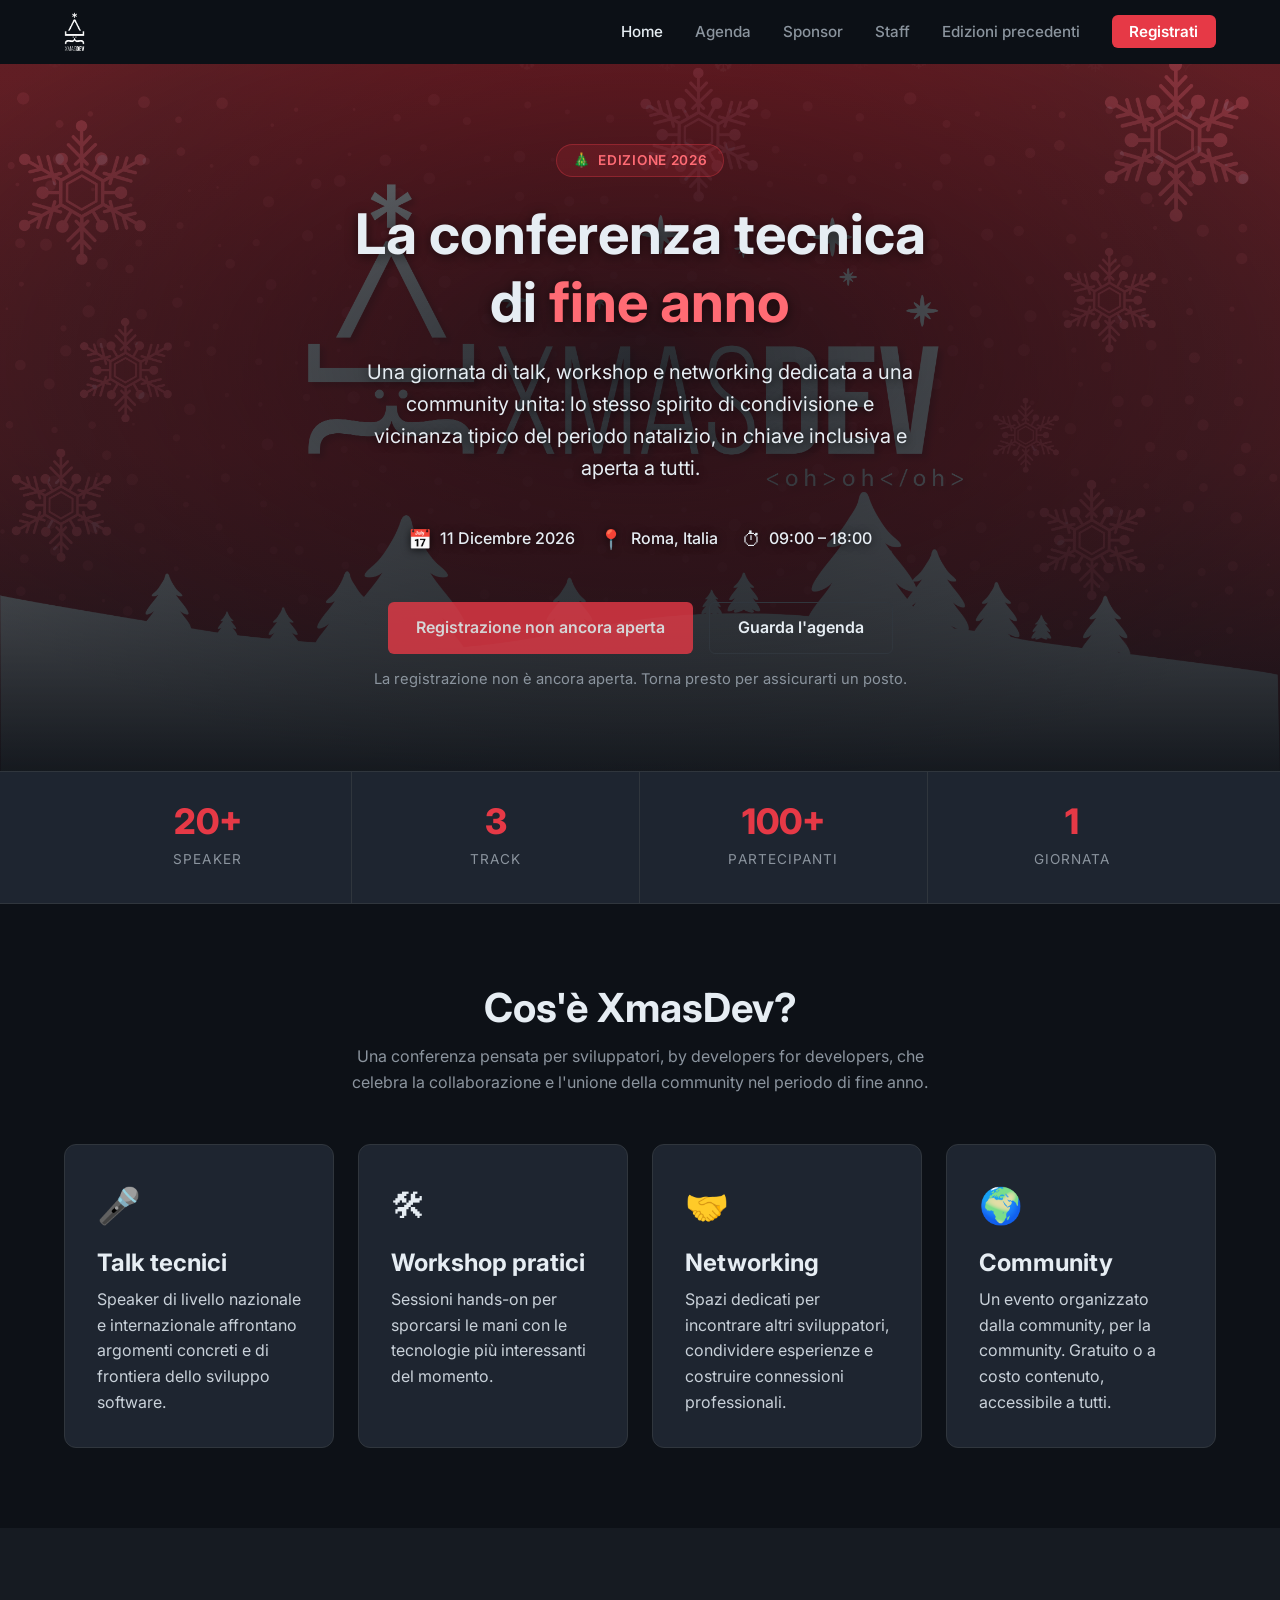
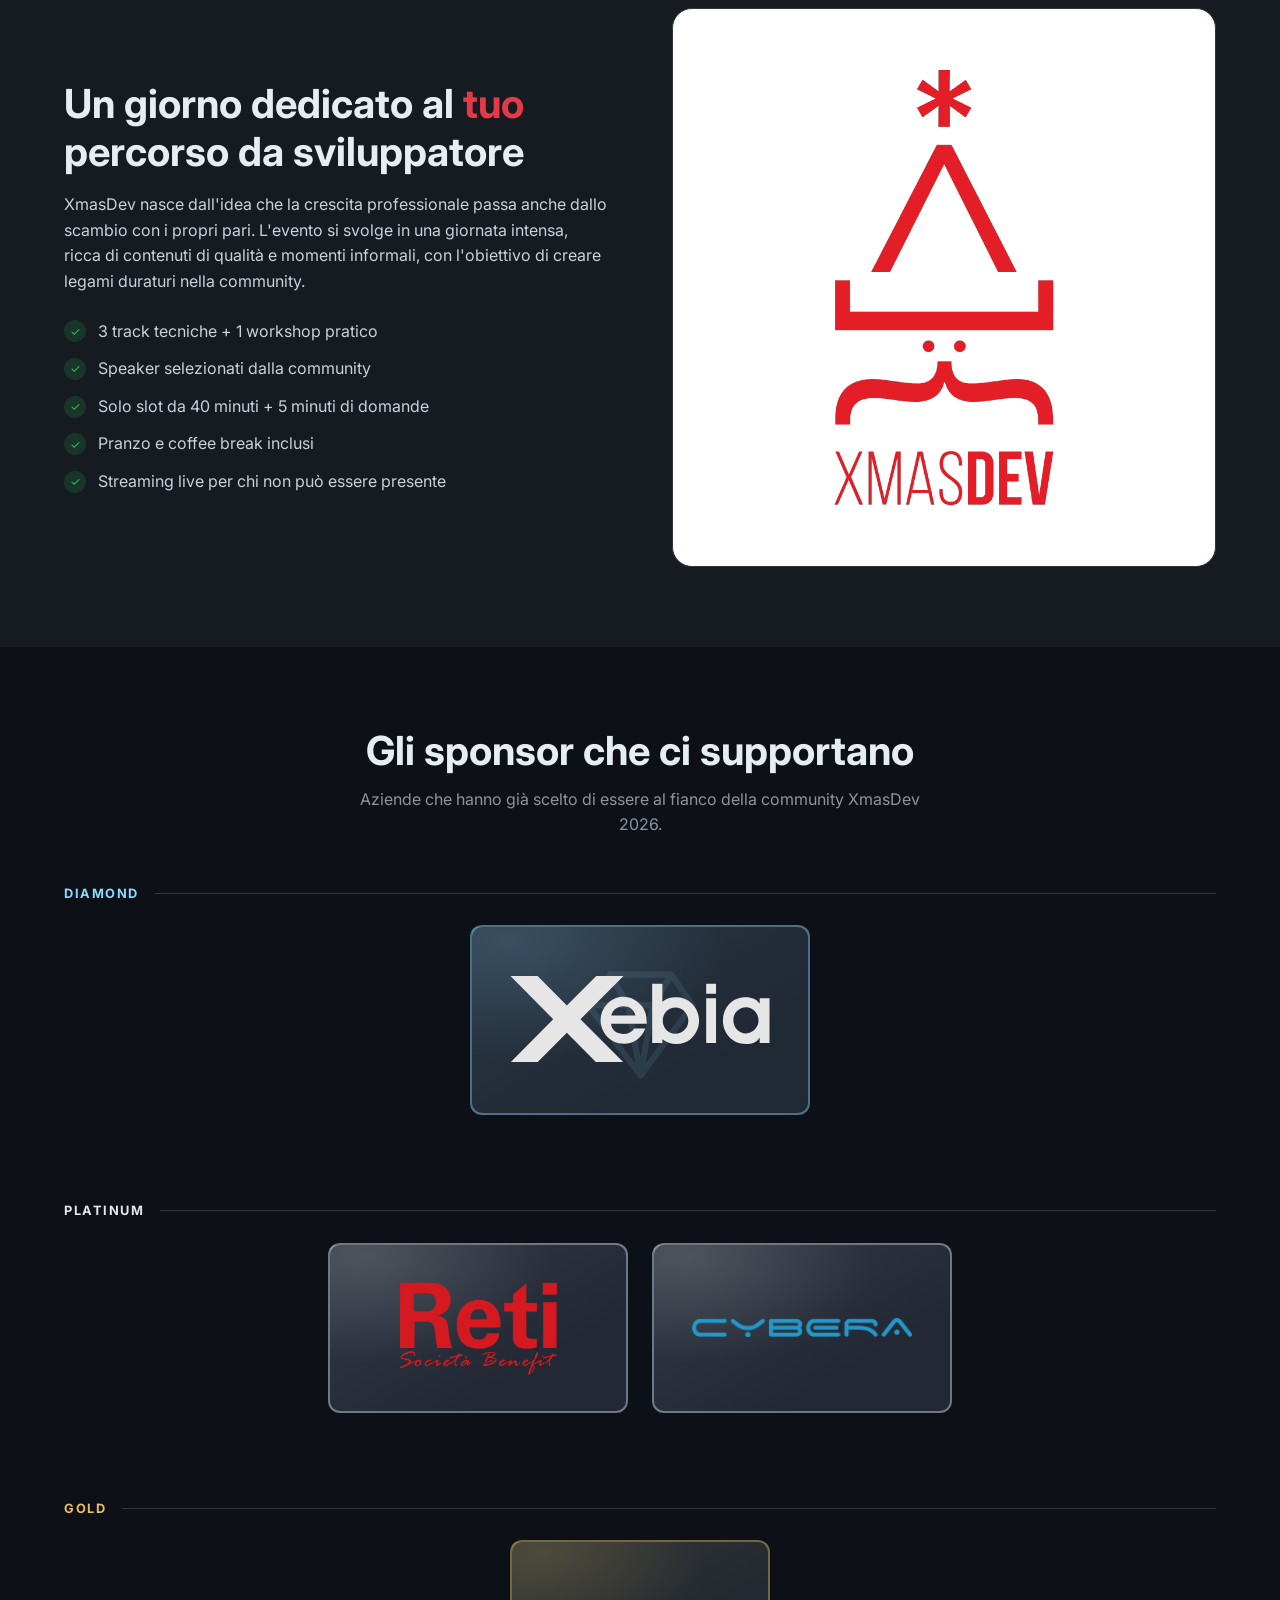
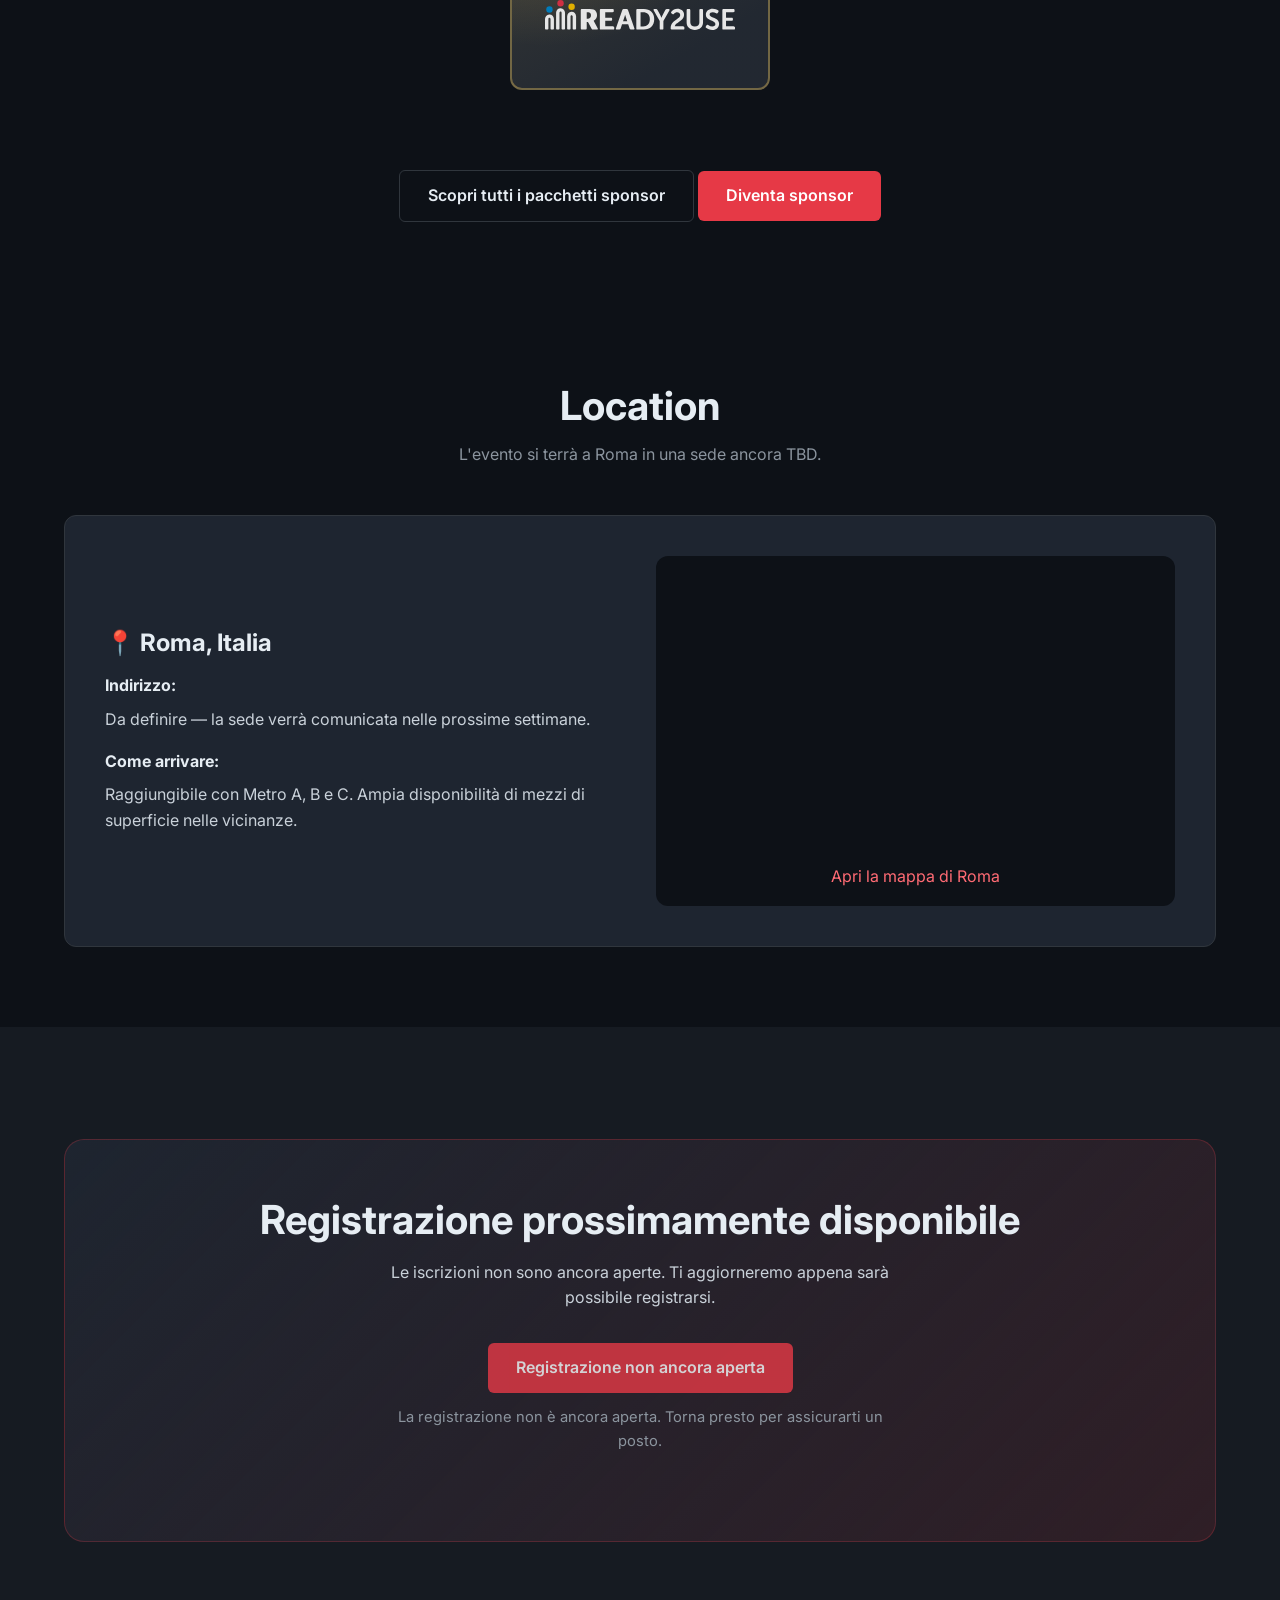
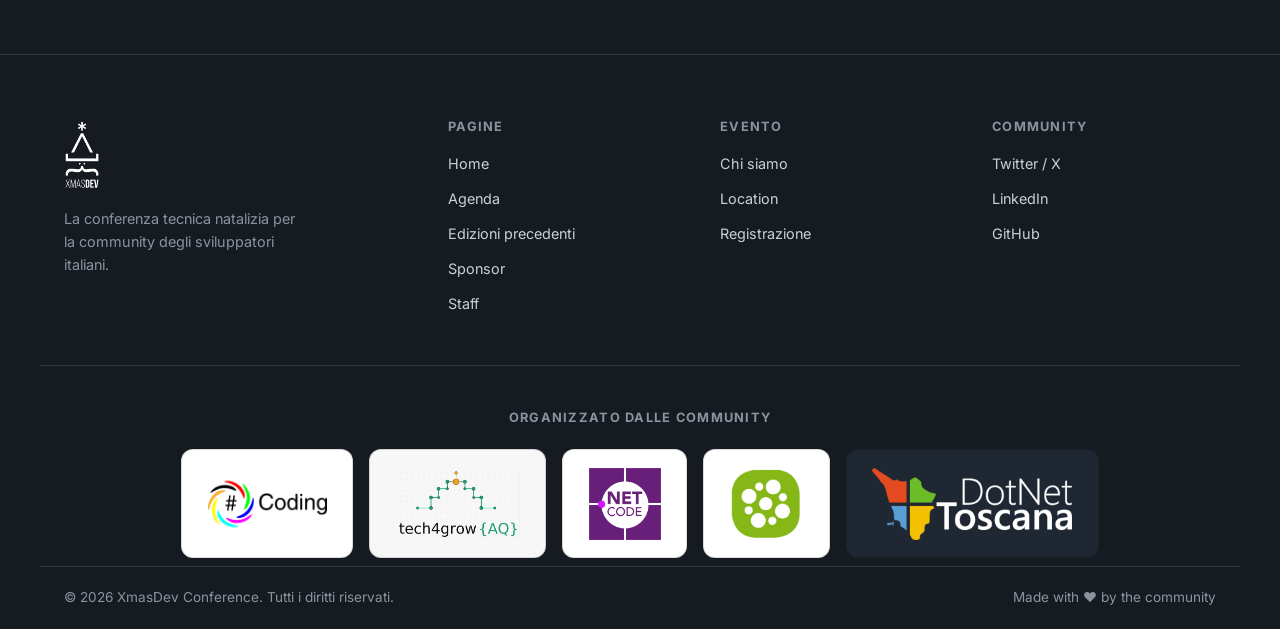
==== index.html @ 65a09128 "feat: implement accessibility improvements and add community logos for 2026 edition" ====
<!DOCTYPE html>
<html lang="it">
<head>
  <meta charset="UTF-8" />
  <meta name="viewport" content="width=device-width, initial-scale=1.0" />
  <meta name="description" content="XmasDev 2026 — la conferenza tecnica di fine anno a Roma: 3 track, workshop e community." />
  <meta property="og:title" content="XmasDev Conference" />
  <meta property="og:description" content="XmasDev 2026 a Roma: 3 track + workshop, 100+ partecipanti e spirito community." />
  <meta property="og:type" content="website" />
  <meta property="og:url" content="https://xmasdev.net" />
  <title>XmasDev — Home</title>
  <link rel="preconnect" href="https://fonts.googleapis.com" />
  <link rel="preconnect" href="https://fonts.gstatic.com" crossorigin />
  <link href="https://fonts.googleapis.com/css2?family=Inter:wght@400;500;600;700;800&family=JetBrains+Mono:wght@400;500&display=swap" rel="stylesheet" />
  <link rel="stylesheet" href="css/style.css" />
  <link rel="icon" href="assets/favicon.ico" sizes="any" />
  <link rel="icon" type="image/png" href="assets/favicon.png" />
  <link rel="apple-touch-icon" href="assets/apple-touch-icon.png" />
</head>
<body>

  <a class="skip-link" href="#main-content">Salta al contenuto principale</a>

  <!-- ========== NAVBAR ========== -->
  <nav class="navbar" aria-label="Navigazione principale">
    <div class="navbar__inner">
      <a href="index.html" class="navbar__logo" aria-label="XmasDev home">
        <img src="assets/logo/logo-xmasdev_white.png" alt="XmasDev" class="navbar__logo-img" />
      </a>

      <ul class="navbar__links" id="navbar-links" role="list">
        <li><a href="index.html" aria-current="page">Home</a></li>
        <li><a href="agenda.html">Agenda</a></li>
        <li><a href="sponsors.html">Sponsor</a></li>
        <li><a href="staff.html">Staff</a></li>
        <li><a href="edizioni-precedenti.html">Edizioni precedenti</a></li>
        <li><a href="#tickets" class="navbar__cta">Registrati</a></li>
      </ul>

      <button class="navbar__hamburger" id="navbar-hamburger" aria-label="Apri o chiudi il menu di navigazione" aria-expanded="false" aria-controls="navbar-links">
        <span></span><span></span><span></span>
      </button>
    </div>
  </nav>

  <main id="main-content" tabindex="-1">

  <!-- ========== HERO ========== -->
  <header class="hero">
    <div class="snowflakes" aria-hidden="true"></div>
    <div class="container" style="position:relative;z-index:1;">
      <div class="hero__eyebrow">
        <span>🎄</span>
        <span>Edizione 2026</span>
      </div>

      <h1>La conferenza tecnica<br>di <span class="highlight">fine anno</span></h1>

      <p class="hero__subtitle">
        Una giornata di talk, workshop e networking dedicata a una community unita: lo stesso spirito di condivisione e vicinanza tipico del periodo natalizio, in chiave inclusiva e aperta a tutti.
      </p>

      <div class="hero__meta">
        <div class="hero__meta-item">
          <span class="icon" aria-hidden="true">📅</span>
          <span>11 Dicembre 2026</span>
        </div>
        <div class="hero__meta-item">
          <span class="icon" aria-hidden="true">📍</span>
          <span>Roma, Italia</span>
        </div>
        <div class="hero__meta-item">
          <span class="icon" aria-hidden="true">⏱</span>
          <span>09:00 – 18:00</span>
        </div>
      </div>

      <div class="hero__actions">
        <a
          id="register-hero-cta"
          href="#tickets"
          class="btn btn--primary"
          data-registration-cta="true"
          data-editions-index="data/editions.json"
          data-edition="2026"
          data-registration-message-target="registration-status-hero"
        >
          <span>Registrati ora</span>
          <span aria-hidden="true">→</span>
        </a>
        <a href="agenda.html" class="btn btn--outline">
          <span>Guarda l'agenda</span>
        </a>
      </div>
      <p id="registration-status-hero" class="registration-status" hidden aria-live="polite"></p>
    </div>
  </header>

  <!-- ========== STATS ========== -->
  <section class="stats" aria-label="Statistiche della conferenza">
    <div class="stats__grid container">
      <div class="stats__item">
        <span class="stats__number">20+</span>
        <span class="stats__label">Speaker</span>
      </div>
      <div class="stats__item">
        <span class="stats__number">3</span>
        <span class="stats__label">Track</span>
      </div>
      <div class="stats__item">
        <span class="stats__number">100+</span>
        <span class="stats__label">Partecipanti</span>
      </div>
      <div class="stats__item">
        <span class="stats__number">1</span>
        <span class="stats__label">Giornata</span>
      </div>
    </div>
  </section>

  <!-- ========== ABOUT ========== -->
  <section class="section" id="about">
    <div class="container">
      <div class="section__header">
        <h2>Cos'è XmasDev?</h2>
        <p>Una conferenza pensata per sviluppatori, by developers for developers, che celebra la collaborazione e l'unione della community nel periodo di fine anno.</p>
      </div>

      <div class="about-grid">
        <div class="about-card">
          <div class="about-card__icon" aria-hidden="true">🎤</div>
          <h3>Talk tecnici</h3>
          <p>Speaker di livello nazionale e internazionale affrontano argomenti concreti e di frontiera dello sviluppo software.</p>
        </div>

        <div class="about-card">
          <div class="about-card__icon" aria-hidden="true">🛠</div>
          <h3>Workshop pratici</h3>
          <p>Sessioni hands-on per sporcarsi le mani con le tecnologie più interessanti del momento.</p>
        </div>

        <div class="about-card">
          <div class="about-card__icon" aria-hidden="true">🤝</div>
          <h3>Networking</h3>
          <p>Spazi dedicati per incontrare altri sviluppatori, condividere esperienze e costruire connessioni professionali.</p>
        </div>

        <div class="about-card">
          <div class="about-card__icon" aria-hidden="true">🌍</div>
          <h3>Community</h3>
          <p>Un evento organizzato dalla community, per la community. Gratuito o a costo contenuto, accessibile a tutti.</p>
        </div>
      </div>
    </div>
  </section>

  <!-- ========== EVENT DETAILS ========== -->
  <section class="section section--alt" id="event">
    <div class="container">
      <div class="feature">
        <div class="feature__content">
          <h2>Un giorno dedicato al <span style="color:var(--color-primary)">tuo</span> percorso da sviluppatore</h2>
          <p>XmasDev nasce dall'idea che la crescita professionale passa anche dallo scambio con i propri pari. L'evento si svolge in una giornata intensa, ricca di contenuti di qualità e momenti informali, con l'obiettivo di creare legami duraturi nella community.</p>
          <ul class="feature__list">
            <li>3 track tecniche + 1 workshop pratico</li>
            <li>Speaker selezionati dalla community</li>
            <li>Solo slot da 40 minuti + 5 minuti di domande</li>
            <li>Pranzo e coffee break inclusi</li>
            <li>Streaming live per chi non può essere presente</li>
          </ul>
        </div>
        <div class="feature__visual" aria-hidden="true">
          <img src="assets/logo/logo-xmasdev.png" alt="" class="feature__visual-img" />
        </div>
      </div>
    </div>
  </section>

  <!-- ========== CURRENT SPONSORS ========== -->
  <section
    class="section"
    id="home-sponsors"
    data-editions-index="data/editions.json"
    data-edition="2026"
    hidden
  >
    <div class="container">
      <div class="section__header">
        <h2 id="home-sponsors-title">Gli sponsor che ci supportano</h2>
        <p id="home-sponsors-description">Aziende che hanno già scelto di essere al fianco della community XmasDev 2026.</p>
      </div>

      <div id="home-sponsors-container" aria-live="polite" aria-label="Sponsor attuali in home page"></div>

      <div class="text-center mt-3">
        <a id="home-sponsors-cta" href="sponsors.html" class="btn btn--outline">Scopri tutti i pacchetti sponsor</a>
        <a href="mailto:info@xmasdev.net?subject=Candidatura%20sponsor" class="btn btn--primary">Diventa sponsor</a>
      </div>
    </div>
  </section>

  <!-- ========== CFP ========== -->
  <section
    class="section"
    id="cfp"
    hidden
    data-cfp-config="data/editions.json"
    data-edition="2026"
  >
    <div class="container">
      <div class="cta-banner cfp-banner">
        <h2 id="cfp-title">Call for Papers aperta</h2>
        <p>
          Condividi la tua esperienza con la community: stiamo cercando talk che ispirino confronto,
          collaborazione e unione tra professionisti con background diversi.
        </p>
        <p class="cfp-banner__deadline"><strong>Chiusura CFP:</strong> <span id="cfp-deadline"></span></p>
        <a id="cfp-link" href="#" class="btn btn--primary" target="_blank" rel="noopener noreferrer">
          Invia la tua proposta →
        </a>
      </div>
    </div>
  </section>

  <!-- ========== LOCATION ========== -->
  <section class="section" id="location" data-editions-index="data/editions.json" data-edition="2026">
    <div class="container">
      <div class="section__header">
        <h2 id="location-title">Location</h2>
        <p id="location-description">L'evento si terrà a Roma in una sede ancora TBD.</p>
      </div>

      <div style="background:var(--color-surface);border:1px solid var(--color-border);border-radius:var(--radius-md);padding:2.5rem;display:grid;grid-template-columns:1fr 1fr;gap:2rem;align-items:center;" role="region" aria-label="Dettagli location">
        <div>
          <h3 id="location-city" style="margin-bottom:1rem;">📍 Roma, Italia</h3>
          <p style="margin-bottom:0.5rem;"><strong id="location-address-label" style="color:var(--color-text);">Indirizzo:</strong></p>
          <p id="location-address" style="margin-bottom:1rem;">Da definire — la sede verrà comunicata nelle prossime settimane.</p>
          <p style="margin-bottom:0.5rem;"><strong id="location-transport-label" style="color:var(--color-text);">Come arrivare:</strong></p>
          <p id="location-transport">Raggiungibile con Metro A, B e C. Ampia disponibilità di mezzi di superficie nelle vicinanze.</p>
        </div>
        <div id="location-map-container" style="background:var(--color-bg);border-radius:var(--radius-md);padding:1rem;min-height:280px;display:flex;align-items:center;justify-content:center;flex-direction:column;gap:0.75rem;">
          <iframe
            id="location-map-embed"
            title="Mappa location"
            loading="lazy"
            referrerpolicy="no-referrer-when-downgrade"
            style="width:100%;height:280px;border:0;border-radius:8px;display:none;"
          ></iframe>
          <div id="location-map-fallback" style="text-align:center;font-size:4rem;line-height:1;">🗺</div>
          <a id="location-map-link" href="#" target="_blank" rel="noopener noreferrer" style="display:none;">Apri la mappa</a>
        </div>
      </div>
    </div>
  </section>

  <!-- ========== CTA / TICKETS ========== -->
  <section class="section section--alt" id="tickets">
    <div class="container">
      <div class="cta-banner">
        <h2 id="tickets-title">Prenota il tuo posto 🎁</h2>
        <p id="tickets-description">I posti sono limitati. Registrati ora per assicurarti un posto alla conferenza più cool dell'anno!</p>
        <a
          id="register-tickets-cta"
          href="#"
          class="btn btn--primary"
          aria-label="Registrati a XmasDev 2026"
          data-registration-cta="true"
          data-editions-index="data/editions.json"
          data-edition="2026"
          data-registration-message-target="registration-status-tickets"
        >
          Registrati gratuitamente →
        </a>
        <p id="registration-status-tickets" class="registration-status" hidden aria-live="polite"></p>
      </div>
    </div>
  </section>

  </main>

  <!-- ========== FOOTER ========== -->
  <footer class="footer" role="contentinfo">
    <div class="footer__inner">
      <div class="footer__brand">
        <a href="index.html" class="navbar__logo" aria-label="XmasDev home">
          <img src="assets/logo/logo-xmasdev_white.png" alt="XmasDev" class="navbar__logo-img" />
        </a>
        <p>La conferenza tecnica natalizia per la community degli sviluppatori italiani.</p>
      </div>

      <div class="footer__col">
        <h4>Pagine</h4>
        <ul>
          <li><a href="index.html">Home</a></li>
          <li><a href="agenda.html">Agenda</a></li>
          <li><a href="edizioni-precedenti.html">Edizioni precedenti</a></li>
          <li><a href="sponsors.html">Sponsor</a></li>
          <li><a href="staff.html">Staff</a></li>
        </ul>
      </div>

      <div class="footer__col">
        <h4>Evento</h4>
        <ul>
          <li><a href="#about">Chi siamo</a></li>
          <li><a href="#location">Location</a></li>
          <li><a href="#tickets">Registrazione</a></li>
        </ul>
      </div>

      <div class="footer__col">
        <h4>Community</h4>
        <ul>
          <li><a href="https://twitter.com/xmasdevconf" target="_blank" rel="noopener noreferrer">Twitter / X</a></li>
          <li><a href="https://linkedin.com/company/xmasdev" target="_blank" rel="noopener noreferrer">LinkedIn</a></li>
          <li><a href="https://github.com/xmasdev-conf" target="_blank" rel="noopener noreferrer">GitHub</a></li>
        </ul>
      </div>
    </div>

    <div class="footer__bottom">
      <p>© 2026 XmasDev Conference. Tutti i diritti riservati.</p>
      <p>Made with ❤️ by the community</p>
    </div>
  </footer>

  <script src="js/main.js"></script>
</body>
</html>
---- css/style.css ----
/* ============================================================
   XmasDev Conference — Main Stylesheet
   ============================================================ */

/* ---- CSS Custom Properties --------------------------------- */
:root {
  --color-bg: #0d1117;
  --color-bg-alt: #161b22;
  --color-surface: #1e2530;
  --color-surface-hover: #252d3a;
  --color-border: #30363d;

  --color-primary: #e63946;
  --color-primary-light: #ff6b74;
  --color-secondary: #2dc653;
  --color-accent: #f4d03f;

  --color-text: #e6edf3;
  --color-text-muted: #8b949e;
  --color-text-light: #c9d1d9;

  --font-sans: 'Inter', system-ui, -apple-system, sans-serif;
  --font-mono: 'JetBrains Mono', 'Fira Code', monospace;

  --radius-sm: 6px;
  --radius-md: 12px;
  --radius-lg: 20px;

  --shadow-sm: 0 1px 3px rgba(0, 0, 0, 0.4);
  --shadow-md: 0 4px 16px rgba(0, 0, 0, 0.5);
  --shadow-lg: 0 8px 32px rgba(0, 0, 0, 0.6);

  --transition: 0.2s ease;
  --max-width: 1200px;
}

/* ---- Reset & Base ------------------------------------------ */
*, *::before, *::after {
  box-sizing: border-box;
  margin: 0;
  padding: 0;
}

html {
  scroll-behavior: smooth;
}

body {
  font-family: var(--font-sans);
  background-color: var(--color-bg);
  color: var(--color-text);
  line-height: 1.6;
  min-height: 100vh;
  display: flex;
  flex-direction: column;
}

img {
  max-width: 100%;
  height: auto;
  display: block;
}

a {
  color: var(--color-primary-light);
  text-decoration: none;
  transition: color var(--transition);
}

a:hover {
  color: var(--color-primary);
}

ul {
  list-style: none;
}

/* ---- Accessibility ----------------------------------------- */
/* Skip link: visibile solo quando riceve il focus da tastiera */
.skip-link {
  position: absolute;
  top: -200px;
  left: 1rem;
  z-index: 2000;
  background: var(--color-primary);
  color: #fff;
  padding: 0.75rem 1.25rem;
  border-radius: var(--radius-sm);
  font-weight: 600;
  box-shadow: var(--shadow-md);
  transition: top var(--transition);
}

.skip-link:focus {
  top: 1rem;
}

/* Focus visibile per la navigazione da tastiera */
a:focus-visible,
button:focus-visible,
input:focus-visible,
select:focus-visible,
textarea:focus-visible,
iframe:focus-visible,
[tabindex]:focus-visible {
  outline: 3px solid var(--color-accent);
  outline-offset: 2px;
  border-radius: 2px;
}

/* Il contenitore principale non mostra outline quando raggiunto dallo skip link */
#main-content:focus {
  outline: none;
}

/* Rispetta la preferenza di movimento ridotto */
@media (prefers-reduced-motion: reduce) {
  html {
    scroll-behavior: auto;
  }

  *,
  *::before,
  *::after {
    animation-duration: 0.01ms !important;
    animation-iteration-count: 1 !important;
    transition-duration: 0.01ms !important;
  }
}

/* ---- Typography -------------------------------------------- */
h1, h2, h3, h4 {
  line-height: 1.2;
  font-weight: 700;
}

h1 { font-size: clamp(2rem, 5vw, 3.5rem); }
h2 { font-size: clamp(1.5rem, 3.5vw, 2.5rem); }
h3 { font-size: clamp(1.1rem, 2.5vw, 1.5rem); }
h4 { font-size: 1.1rem; }

p {
  color: var(--color-text-light);
}

/* ---- Layout helpers --------------------------------------- */
.container {
  max-width: var(--max-width);
  margin: 0 auto;
  padding: 0 1.5rem;
}

.section {
  padding: 5rem 0;
}

.section--alt {
  background-color: var(--color-bg-alt);
}

.section__header {
  text-align: center;
  margin-bottom: 3rem;
}

.section__header h2 {
  margin-bottom: 0.75rem;
}

.section__header p {
  max-width: 600px;
  margin: 0 auto;
  color: var(--color-text-muted);
}

/* ---- Navigation ------------------------------------------- */
.navbar {
  position: sticky;
  top: 0;
  z-index: 100;
  background: rgba(13, 17, 23, 0.9);
  backdrop-filter: blur(12px);
}

.navbar__inner {
  display: flex;
  align-items: center;
  justify-content: space-between;
  height: 64px;
  max-width: var(--max-width);
  margin: 0 auto;
  padding: 0 1.5rem;
}

.navbar__logo {
  display: flex;
  align-items: center;
  gap: 0.5rem;
  font-weight: 800;
  font-size: 1.3rem;
  color: var(--color-text);
  text-decoration: none;
}

.navbar__logo .logo-icon {
  font-size: 1.6rem;
}

.navbar__logo .logo-accent {
  color: var(--color-primary);
}

.navbar__logo-img {
  height: 42px;
  width: auto;
  display: block;
}

.navbar__links {
  display: flex;
  align-items: center;
  gap: 2rem;
}

.navbar__links a {
  color: var(--color-text-muted);
  font-weight: 500;
  font-size: 0.95rem;
  transition: color var(--transition);
}

.navbar__links a:hover,
.navbar__links a.active {
  color: var(--color-text);
}

.navbar__cta {
  background: var(--color-primary);
  color: #fff !important;
  padding: 0.45rem 1.1rem;
  border-radius: var(--radius-sm);
  font-weight: 600 !important;
}

.navbar__cta:hover {
  background: var(--color-primary-light);
  color: #fff !important;
}

/* Hamburger */
.navbar__hamburger {
  display: none;
  flex-direction: column;
  gap: 5px;
  cursor: pointer;
  background: none;
  border: none;
  padding: 4px;
}

.navbar__hamburger span {
  display: block;
  width: 24px;
  height: 2px;
  background: var(--color-text);
  border-radius: 2px;
  transition: var(--transition);
}

/* ---- Hero -------------------------------------------------- */
.hero {
  position: relative;
  overflow: hidden;
  padding: 5rem 0 5rem;
  text-align: center;
  background-image: url('../assets/xmasdev-hero.png');
  background-size: cover;
  background-position: center 35%;
  background-repeat: no-repeat;
}

.hero::before {
  content: '';
  position: absolute;
  inset: 0;
  background:
    radial-gradient(ellipse 65% 60% at 50% 42%,
              rgba(13, 17, 23, 0.82) 0%,
              rgba(13, 17, 23, 0.35) 100%),
    linear-gradient(180deg,
              rgba(13, 17, 23, 0.2) 0%,
              rgba(13, 17, 23, 0.45) 55%,
              rgba(13, 17, 23, 0.95) 100%);
  pointer-events: none;
}

.hero__eyebrow {
  display: inline-flex;
  align-items: center;
  gap: 0.5rem;
  background: rgba(230, 57, 70, 0.15);
  border: 1px solid rgba(230, 57, 70, 0.35);
  color: var(--color-primary-light);
  padding: 0.3rem 1rem;
  border-radius: 999px;
  font-size: 0.85rem;
  font-weight: 600;
  letter-spacing: 0.05em;
  text-transform: uppercase;
  margin-bottom: 1.5rem;
}

.hero h1 {
  margin-bottom: 1.25rem;
  text-shadow: 0 2px 12px rgba(0, 0, 0, 0.6);
}

.hero h1 .highlight {
  color: var(--color-primary-light);
}

.hero__subtitle {
  font-size: clamp(1rem, 2vw, 1.25rem);
  color: var(--color-text);
  max-width: 560px;
  margin: 0 auto 2.5rem;
  text-shadow: 0 1px 8px rgba(0, 0, 0, 0.7);
}

.hero__meta {
  display: flex;
  flex-wrap: wrap;
  justify-content: center;
  gap: 1.5rem;
  margin-bottom: 3rem;
}

.hero__meta-item {
  display: flex;
  align-items: center;
  gap: 0.5rem;
  color: var(--color-text);
  font-weight: 500;
  text-shadow: 0 1px 8px rgba(0, 0, 0, 0.7);
}

.hero__meta-item .icon {
  font-size: 1.2rem;
}

.hero__actions {
  display: flex;
  flex-wrap: wrap;
  justify-content: center;
  gap: 1rem;
}

/* ---- Buttons ----------------------------------------------- */
.btn {
  display: inline-flex;
  align-items: center;
  gap: 0.5rem;
  padding: 0.75rem 1.75rem;
  border-radius: var(--radius-sm);
  font-weight: 600;
  font-size: 1rem;
  cursor: pointer;
  transition: all var(--transition);
  border: none;
  text-decoration: none;
}

.btn--primary {
  background: var(--color-primary);
  color: #fff;
}

.btn--primary:hover {
  background: var(--color-primary-light);
  color: #fff;
  transform: translateY(-1px);
  box-shadow: 0 4px 16px rgba(230, 57, 70, 0.4);
}

.btn--outline {
  background: transparent;
  color: var(--color-text);
  border: 1px solid var(--color-border);
}

.btn--outline:hover {
  background: var(--color-surface);
  color: var(--color-text);
  border-color: var(--color-text-muted);
}

.btn[aria-disabled='true'] {
  opacity: 0.8;
}

.btn.btn--disabled,
.btn[aria-disabled='true'] {
  pointer-events: none;
  cursor: not-allowed;
}

.registration-status {
  margin-top: 0.85rem;
  color: var(--color-text-muted);
  font-size: 0.92rem;
}

/* ---- Stats bar --------------------------------------------- */
.stats {
  background: var(--color-surface);
  border-top: 1px solid var(--color-border);
  border-bottom: 1px solid var(--color-border);
}

.stats__grid {
  display: grid;
  grid-template-columns: repeat(auto-fit, minmax(140px, 1fr));
  text-align: center;
}

.stats__item {
  padding: 2rem 1rem;
  border-right: 1px solid var(--color-border);
}

.stats__item:last-child {
  border-right: none;
}

.stats__number {
  display: block;
  font-size: 2.2rem;
  font-weight: 800;
  color: var(--color-primary);
  line-height: 1;
  margin-bottom: 0.4rem;
}

.stats__label {
  font-size: 0.85rem;
  color: var(--color-text-muted);
  text-transform: uppercase;
  letter-spacing: 0.08em;
}

/* ---- About cards ------------------------------------------- */
.about-grid {
  display: grid;
  grid-template-columns: repeat(auto-fit, minmax(260px, 1fr));
  gap: 1.5rem;
}

.about-card {
  background: var(--color-surface);
  border: 1px solid var(--color-border);
  border-radius: var(--radius-md);
  padding: 2rem;
  transition: border-color var(--transition), transform var(--transition);
}

.about-card:hover {
  border-color: var(--color-primary);
  transform: translateY(-3px);
}

.about-card__icon {
  font-size: 2.2rem;
  margin-bottom: 1rem;
}

.about-card h3 {
  margin-bottom: 0.6rem;
}

/* ---- Feature section --------------------------------------- */
.feature {
  display: grid;
  grid-template-columns: 1fr 1fr;
  gap: 4rem;
  align-items: center;
}

.feature--reverse {
  direction: rtl;
}

.feature--reverse > * {
  direction: ltr;
}

.feature__content h2 {
  margin-bottom: 1rem;
}

.feature__content p {
  margin-bottom: 1.5rem;
}

.feature__list {
  display: flex;
  flex-direction: column;
  gap: 0.75rem;
}

.feature__list li {
  display: flex;
  align-items: center;
  gap: 0.75rem;
  color: var(--color-text-light);
}

.feature__list li::before {
  content: '✓';
  display: inline-flex;
  align-items: center;
  justify-content: center;
  width: 22px;
  height: 22px;
  background: rgba(45, 198, 83, 0.15);
  color: var(--color-secondary);
  border-radius: 50%;
  font-size: 0.75rem;
  flex-shrink: 0;
}

.feature__visual {
  background: #fff;
  border: 1px solid var(--color-border);
  border-radius: var(--radius-lg);
  padding: 2.5rem;
  text-align: center;
  display: flex;
  align-items: center;
  justify-content: center;
}

.feature__visual-img {
  width: 100%;
  max-width: 240px;
  height: auto;
}

/* ---- CTA banner -------------------------------------------- */
.cta-banner {
  background: linear-gradient(135deg, var(--color-surface) 0%, rgba(230, 57, 70, 0.12) 100%);
  border: 1px solid rgba(230, 57, 70, 0.25);
  border-radius: var(--radius-lg);
  padding: 3.5rem 2rem;
  text-align: center;
  margin: 2rem 0;
}

.cta-banner h2 {
  margin-bottom: 1rem;
}

.cta-banner p {
  margin-bottom: 2rem;
  max-width: 500px;
  margin-left: auto;
  margin-right: auto;
}

.cfp-banner__deadline {
  color: var(--color-text);
  margin-bottom: 1.5rem;
}

/* ---- Page hero (inner pages) ------------------------------- */
.page-hero {
  position: relative;
  overflow: hidden;
  background-image: url('../assets/xmasdev-hero.png');
  background-size: cover;
  background-position: center 40%;
  background-repeat: no-repeat;
  padding: 5rem 0 3.5rem;
  text-align: center;
}

.page-hero::before {
  content: '';
  position: absolute;
  inset: 0;
  background:
    radial-gradient(ellipse 70% 85% at 50% 45%,
              rgba(13, 17, 23, 0.78) 0%,
              rgba(13, 17, 23, 0.4) 100%),
    linear-gradient(180deg,
              rgba(13, 17, 23, 0.25) 0%,
              rgba(13, 17, 23, 0.55) 60%,
              rgba(13, 17, 23, 0.95) 100%);
  pointer-events: none;
}

.page-hero > .container {
  position: relative;
  z-index: 1;
}

.page-hero h1 {
  margin-bottom: 0.75rem;
  text-shadow: 0 2px 12px rgba(0, 0, 0, 0.6);
}

.page-hero p {
  color: var(--color-text);
  max-width: 550px;
  margin: 0 auto;
  text-shadow: 0 1px 8px rgba(0, 0, 0, 0.7);
}

/* ---- Agenda ----------------------------------------------- */
.agenda-filter {
  display: flex;
  flex-wrap: wrap;
  gap: 0.75rem;
  justify-content: center;
  margin-bottom: 2.5rem;
}

.filter-btn {
  padding: 0.4rem 1.1rem;
  border-radius: 999px;
  border: 1px solid var(--color-border);
  background: transparent;
  color: var(--color-text-muted);
  font-size: 0.9rem;
  cursor: pointer;
  transition: all var(--transition);
  font-family: var(--font-sans);
}

.filter-btn:hover,
.filter-btn.active {
  background: var(--color-primary);
  border-color: var(--color-primary);
  color: #fff;
}

.agenda-grid {
  display: flex;
  flex-direction: column;
  gap: 1rem;
}

.timeslot {
  display: grid;
  grid-template-columns: 90px 1fr;
  gap: 1rem;
  align-items: start;
}

.timeslot__time {
  padding-top: 1.2rem;
  font-family: var(--font-mono);
  font-size: 0.85rem;
  color: var(--color-text-muted);
  text-align: right;
  white-space: nowrap;
}

.timeslot__sessions {
  display: flex;
  flex-direction: column;
  gap: 0.75rem;
}

.session-card {
  background: var(--color-surface);
  border: 1px solid var(--color-border);
  border-left: 3px solid var(--color-primary);
  border-radius: var(--radius-md);
  padding: 1.25rem 1.5rem;
  transition: border-color var(--transition), box-shadow var(--transition);
}

.session-card:hover {
  border-color: var(--color-primary);
  box-shadow: var(--shadow-md);
}

.session-card--break {
  border-left-color: var(--color-text-muted);
  background: rgba(139, 148, 158, 0.05);
}

.session-card__track {
  display: inline-block;
  font-size: 0.75rem;
  font-weight: 600;
  text-transform: uppercase;
  letter-spacing: 0.08em;
  padding: 0.15rem 0.6rem;
  border-radius: 4px;
  margin-bottom: 0.5rem;
}

.session-card__title {
  font-size: 1rem;
  font-weight: 600;
  color: var(--color-text);
  margin-bottom: 0.5rem;
}

.session-card__speakers {
  display: flex;
  flex-wrap: wrap;
  gap: 0.75rem;
  margin-top: 0.75rem;
}

.session-card__speaker {
  display: flex;
  align-items: center;
  gap: 0.5rem;
  font-size: 0.85rem;
  color: var(--color-text-muted);
}

.session-card__speaker img {
  width: 28px;
  height: 28px;
  border-radius: 50%;
  object-fit: cover;
}

.session-card__description {
  margin-top: 0.5rem;
  font-size: 0.9rem;
  color: var(--color-text-muted);
  display: -webkit-box;
  -webkit-line-clamp: 2;
  -webkit-box-orient: vertical;
  overflow: hidden;
}

.agenda-tabs {
  display: flex;
  gap: 0;
  border-bottom: 1px solid var(--color-border);
  margin-bottom: 2rem;
  overflow-x: auto;
  scrollbar-width: none;
}

.agenda-tabs::-webkit-scrollbar { display: none; }

.agenda-tab {
  padding: 0.75rem 1.5rem;
  font-weight: 500;
  color: var(--color-text-muted);
  cursor: pointer;
  border-bottom: 2px solid transparent;
  white-space: nowrap;
  transition: all var(--transition);
  background: none;
  border-top: none;
  border-left: none;
  border-right: none;
  font-family: var(--font-sans);
  font-size: 0.95rem;
}

.agenda-tab:hover,
.agenda-tab.active {
  color: var(--color-text);
  border-bottom-color: var(--color-primary);
}

.agenda-tracks-header {
  margin-bottom: 0;
}

.agenda-tracks-header__cell {
  background: rgba(56, 139, 253, 0.08);
  border: 1px solid var(--color-border);
  border-radius: var(--radius-sm);
  padding: 0.65rem 0.9rem;
  font-size: 0.82rem;
  font-weight: 600;
  color: var(--color-text-muted);
  text-align: center;
}

.timeslot__sessions--tracks {
  display: grid;
  grid-template-columns: repeat(var(--tracks-count, 2), minmax(0, 1fr));
  gap: 0.75rem;
  align-items: start;
}

.timeslot--tracks-header {
  margin-bottom: 0.1rem;
}

.timeslot__time--spacer {
  padding-top: 0;
}

.timeslot__track-col {
  display: flex;
  flex-direction: column;
  gap: 0.75rem;
}

.timeslot__track-col--full {
  grid-column: 1 / -1;
}

.timeslot__track-empty {
  min-height: 76px;
  border: 1px dashed var(--color-border);
  border-radius: var(--radius-md);
  color: var(--color-text-muted);
  display: flex;
  align-items: center;
  justify-content: center;
  font-size: 0.9rem;
}

/* Loading / error states */
.state-loading,
.state-error,
.state-empty {
  text-align: center;
  padding: 4rem 2rem;
  color: var(--color-text-muted);
}

.state-loading .spinner {
  width: 40px;
  height: 40px;
  border: 3px solid var(--color-border);
  border-top-color: var(--color-primary);
  border-radius: 50%;
  animation: spin 0.8s linear infinite;
  margin: 0 auto 1rem;
}

.state-error {
  color: var(--color-primary-light);
}

@keyframes spin {
  to { transform: rotate(360deg); }
}

/* ---- Staff ------------------------------------------------- */
.staff-grid {
  display: grid;
  grid-template-columns: repeat(auto-fill, minmax(260px, 1fr));
  gap: 1.5rem;
}

.staff-card {
  background: var(--color-surface);
  border: 1px solid var(--color-border);
  border-radius: var(--radius-md);
  padding: 2rem 1.5rem;
  text-align: center;
  transition: transform var(--transition), border-color var(--transition);
}

.staff-card:hover {
  transform: translateY(-4px);
  border-color: rgba(230, 57, 70, 0.4);
}

.staff-card__photo {
  width: 100px;
  height: 100px;
  border-radius: 50%;
  object-fit: cover;
  margin: 0 auto 1rem;
  border: 3px solid var(--color-border);
}

.staff-card__name {
  font-size: 1.1rem;
  font-weight: 700;
  margin-bottom: 0.25rem;
}

.staff-card__role {
  font-size: 0.85rem;
  color: var(--color-primary-light);
  font-weight: 500;
  margin-bottom: 0.75rem;
}

.staff-card__bio {
  font-size: 0.875rem;
  color: var(--color-text-muted);
  line-height: 1.5;
  margin-bottom: 1rem;
}

.staff-card__socials {
  display: flex;
  justify-content: center;
  gap: 0.75rem;
}

.staff-card__socials a {
  display: inline-flex;
  align-items: center;
  justify-content: center;
  width: 34px;
  height: 34px;
  border-radius: 50%;
  background: var(--color-bg-alt);
  border: 1px solid var(--color-border);
  color: var(--color-text-muted);
  font-size: 0.9rem;
  transition: all var(--transition);
}

.staff-card__socials a:hover {
  background: var(--color-primary);
  border-color: var(--color-primary);
  color: #fff;
}

/* ---- Sponsors ---------------------------------------------- */
.sponsors-current__header {
  margin-top: 4rem;
}

.sponsor-pack {
  margin-bottom: 2rem;
}

.sponsor-pack__header {
  margin-bottom: 2rem;
}

.sponsor-pack__subtitle {
  color: var(--color-text);
  font-weight: 600;
  text-transform: uppercase;
  letter-spacing: 0.08em;
  font-size: 0.82rem;
  margin-bottom: 0.65rem;
}

.sponsor-pack__grid {
  display: grid;
  grid-template-columns: repeat(auto-fit, minmax(240px, 1fr));
  gap: 1rem;
}

.sponsor-pack__card {
  background: var(--color-surface);
  border: 1px solid var(--color-border);
  border-radius: var(--radius-md);
  padding: 1.4rem;
  transition: border-color var(--transition), transform var(--transition);
}

.sponsor-pack__card:hover {
  transform: translateY(-2px);
}

.sponsor-pack__price {
  color: var(--color-text);
  font-size: 1.35rem;
  font-weight: 800;
  margin-top: 0.35rem;
  margin-bottom: 0.25rem;
}

.sponsor-pack__card ul {
  list-style: disc;
  padding-left: 1rem;
  display: flex;
  flex-direction: column;
  gap: 0.45rem;
}

.sponsor-pack__card li {
  color: var(--color-text-light);
  font-size: 0.92rem;
}

.sponsor-pack__card--diamond  { --tier-accent: 141, 216, 255; }
.sponsor-pack__card--platinum { --tier-accent: 226, 232, 240; }
.sponsor-pack__card--gold     { --tier-accent: 232, 194, 96; }
.sponsor-pack__card--silver   { --tier-accent: 184, 196, 208; }

.sponsor-pack__card--diamond,
.sponsor-pack__card--platinum,
.sponsor-pack__card--gold,
.sponsor-pack__card--silver {
  border-color: rgba(var(--tier-accent), 0.4);
  background:
    radial-gradient(130% 90% at 100% 0%, rgba(var(--tier-accent), 0.10), transparent 55%),
    linear-gradient(160deg, rgba(var(--tier-accent), 0.06), rgba(var(--tier-accent), 0.015) 60%),
    var(--color-surface);
}

#home-sponsors-container {
  display: flex;
  flex-direction: column;
  gap: 2rem;
}

.home-sponsor-tier {
  margin-bottom: 0;
}

.sponsor-tier {
  margin-bottom: 3.5rem;
  --tier-card-w: 220px;
  --tier-card-h: 130px;
  --tier-logo-w: 150px;
  --tier-logo-h: 64px;
  --tier-accent: 148, 158, 170;
}

/* Colore accento per livello (le dimensioni delle card sono definite più sotto) */
.sponsor-tier--diamond  { --tier-accent: 141, 216, 255; }
.sponsor-tier--platinum { --tier-accent: 226, 232, 240; }
.sponsor-tier--gold     { --tier-accent: 232, 194, 96; }
.sponsor-tier--silver   { --tier-accent: 184, 196, 208; }

.sponsor-tier__label {
  display: flex;
  align-items: center;
  gap: 1rem;
  margin-bottom: 1.5rem;
}

.sponsor-tier__label h3 {
  white-space: nowrap;
  font-size: 0.8rem;
  text-transform: uppercase;
  letter-spacing: 0.12em;
  color: rgb(var(--tier-accent, 139, 148, 158));
}

.sponsor-tier__label::after {
  content: '';
  flex: 1;
  height: 1px;
  background: var(--color-border);
}

.sponsor-tier__grid {
  display: flex;
  flex-wrap: wrap;
  gap: 1.5rem;
  align-items: center;
  justify-content: center;
}

.sponsor-card {
  position: relative;
  background:
    radial-gradient(115% 115% at 12% 8%, rgba(var(--tier-accent, 148, 158, 170), 0.16), transparent 55%) no-repeat,
    linear-gradient(150deg, rgba(var(--tier-accent, 148, 158, 170), 0.10), rgba(var(--tier-accent, 148, 158, 170), 0.02) 72%) no-repeat,
    var(--color-surface);
  border: 2px solid rgba(var(--tier-accent, 48, 54, 61), 0.42);
  border-radius: var(--radius-md);
  box-sizing: border-box;
  width: var(--tier-card-w);
  height: var(--tier-card-h);
  max-width: 100%;
  padding: 1.25rem 1.5rem;
  display: flex;
  align-items: center;
  justify-content: center;
  text-align: center;
  transition: border-color var(--transition), transform var(--transition), box-shadow var(--transition);
}

/* Filigrana a diamante: solo per il livello Diamond */
.sponsor-tier--diamond .sponsor-card::before {
  content: '';
  position: absolute;
  inset: 0;
  background-color: rgb(var(--tier-accent, 148, 158, 170));
  -webkit-mask: url("data:image/svg+xml,%3Csvg xmlns='http://www.w3.org/2000/svg' viewBox='0 0 100 100'%3E%3Cg fill='none' stroke='%23fff' stroke-width='4' stroke-linejoin='round' stroke-linecap='round'%3E%3Cpath d='M30 20 H70 L84 40 L50 86 L16 40 Z'/%3E%3Cpath d='M16 40 H84'/%3E%3Cpath d='M30 20 L42 40 L50 86 M70 20 L58 40 L50 86 M42 40 H58'/%3E%3C/g%3E%3C/svg%3E") no-repeat center / auto 82%;
          mask: url("data:image/svg+xml,%3Csvg xmlns='http://www.w3.org/2000/svg' viewBox='0 0 100 100'%3E%3Cg fill='none' stroke='%23fff' stroke-width='4' stroke-linejoin='round' stroke-linecap='round'%3E%3Cpath d='M30 20 H70 L84 40 L50 86 L16 40 Z'/%3E%3Cpath d='M16 40 H84'/%3E%3Cpath d='M30 20 L42 40 L50 86 M70 20 L58 40 L50 86 M42 40 H58'/%3E%3C/g%3E%3C/svg%3E") no-repeat center / auto 82%;
  opacity: 0.1;
  pointer-events: none;
}

.sponsor-card:hover {
  border-color: rgba(var(--tier-accent, 244, 208, 63), 0.85);
  box-shadow: 0 10px 26px rgba(var(--tier-accent, 0, 0, 0), 0.22);
  transform: translateY(-3px);
}

.sponsor-card img {
  position: relative;
  z-index: 1;
  width: 100%;
  height: 100%;
  max-width: var(--tier-logo-w);
  max-height: var(--tier-logo-h);
  object-fit: contain;
  filter: brightness(0.9);
  transition: filter var(--transition);
}

.sponsor-card:hover img {
  filter: brightness(1);
}

.sponsor-card__name {
  position: relative;
  z-index: 1;
  font-weight: 600;
  color: var(--color-text);
}

.sponsor-card__desc {
  position: relative;
  z-index: 1;
  font-size: 0.85rem;
  color: var(--color-text-muted);
}

/* Staircase sizing by tier: Diamond > Platinum > Gold > Silver.
   Every card in a tier is an identical fixed box, and every logo is
   fit into it via object-fit: contain (no distortion). Logos with an
   unusually wide/flat native aspect ratio (e.g. a flat wordmark) will
   naturally occupy less of the box height than a squarer logo — that
   is an intrinsic property of the source file's shape, not something
   CSS sizing can equalize without stretching the logo. */
.sponsor-tier--diamond {
  --tier-card-w: 340px;
  --tier-card-h: 190px;
  --tier-logo-w: 260px;
  --tier-logo-h: 110px;
}

.sponsor-tier--platinum {
  --tier-card-w: 300px;
  --tier-card-h: 170px;
  --tier-logo-w: 220px;
  --tier-logo-h: 94px;
}

.sponsor-tier--gold {
  --tier-card-w: 260px;
  --tier-card-h: 150px;
  --tier-logo-w: 190px;
  --tier-logo-h: 80px;
}

.sponsor-tier--silver {
  --tier-card-w: 220px;
  --tier-card-h: 130px;
  --tier-logo-w: 150px;
  --tier-logo-h: 64px;
}

.become-sponsor {
  background: var(--color-surface);
  border: 2px dashed var(--color-border);
  border-radius: var(--radius-lg);
  padding: 3rem 2rem;
  text-align: center;
}

.become-sponsor h3 {
  margin-bottom: 0.75rem;
}

.become-sponsor p {
  margin-bottom: 1.5rem;
  max-width: 480px;
  margin-left: auto;
  margin-right: auto;
  color: var(--color-text-muted);
}

/* ---- Footer ------------------------------------------------ */
.footer {
  margin-top: auto;
  background: var(--color-bg-alt);
  border-top: 1px solid var(--color-border);
}

.footer__inner {
  display: grid;
  grid-template-columns: 1.5fr repeat(3, 1fr);
  gap: 3rem;
  padding: 4rem 1.5rem 3rem;
  max-width: var(--max-width);
  margin: 0 auto;
}

.footer__brand .navbar__logo {
  margin-bottom: 1rem;
}

.footer__brand .navbar__logo-img {
  height: 72px;
}

.footer__brand p {
  font-size: 0.9rem;
  color: var(--color-text-muted);
  max-width: 240px;
}

.footer__col h4 {
  font-size: 0.8rem;
  text-transform: uppercase;
  letter-spacing: 0.1em;
  color: var(--color-text-muted);
  margin-bottom: 1rem;
}

.footer__col ul {
  display: flex;
  flex-direction: column;
  gap: 0.6rem;
}

.footer__col ul li a {
  color: var(--color-text-light);
  font-size: 0.9rem;
  transition: color var(--transition);
}

.footer__col ul li a:hover {
  color: var(--color-text);
}

.footer__bottom {
  border-top: 1px solid var(--color-border);
  padding: 1.25rem 1.5rem;
  max-width: var(--max-width);
  margin: 0 auto;
  display: flex;
  justify-content: space-between;
  align-items: center;
  flex-wrap: wrap;
  gap: 0.5rem;
}

.footer__bottom p {
  font-size: 0.85rem;
  color: var(--color-text-muted);
}

/* ---- Footer communities ------------------------------------ */
.footer__communities {
  max-width: var(--max-width);
  margin: 0 auto;
  padding: 2.75rem 1.5rem 0.5rem;
  border-top: 1px solid var(--color-border);
}

.footer__communities h4 {
  font-size: 0.8rem;
  text-transform: uppercase;
  letter-spacing: 0.1em;
  color: var(--color-text-muted);
  margin-bottom: 1.5rem;
  text-align: center;
}

.footer__communities-list {
  display: flex;
  flex-wrap: wrap;
  justify-content: center;
  align-items: center;
  gap: 1rem;
}

.footer__community {
  display: inline-flex;
  align-items: center;
  justify-content: center;
  padding: 1.1rem 1.6rem;
  background: #c4c4cc;
  border: 1px solid rgba(0, 0, 0, 0.15);
  border-radius: var(--radius-md);
  transition: transform var(--transition), box-shadow var(--transition);
}

.footer__community:hover {
  transform: translateY(-2px);
  box-shadow: 0 6px 16px rgba(0, 0, 0, 0.25);
}

.footer__community img {
  height: 72px;
  width: auto;
  max-width: 220px;
  object-fit: contain;
}

.footer__community-name {
  font-size: 0.85rem;
  color: var(--color-bg);
}


/* ---- Snowflakes decoration --------------------------------- */
.snowflakes {
  position: absolute;
  top: 0;
  left: 0;
  width: 100%;
  height: 100%;
  pointer-events: none;
  overflow: hidden;
  z-index: 0;
}

.snowflake {
  position: absolute;
  top: -20px;
  color: rgba(255, 255, 255, 0.15);
  font-size: 1.2rem;
  animation: snowfall linear infinite;
  user-select: none;
}

@keyframes snowfall {
  0%   { transform: translateY(0) rotate(0deg);   opacity: 0.8; }
  100% { transform: translateY(110vh) rotate(360deg); opacity: 0; }
}

/* ---- Utilities --------------------------------------------- */
.text-center { text-align: center; }
.mt-1 { margin-top: 0.5rem; }
.mt-2 { margin-top: 1rem; }
.mt-3 { margin-top: 1.5rem; }
.mb-1 { margin-bottom: 0.5rem; }
.mb-2 { margin-bottom: 1rem; }
.mb-3 { margin-bottom: 1.5rem; }

.badge {
  display: inline-flex;
  align-items: center;
  padding: 0.2rem 0.7rem;
  border-radius: 999px;
  font-size: 0.75rem;
  font-weight: 600;
}

.badge--red    { background: rgba(230, 57, 70, 0.15); color: var(--color-primary-light); }
.badge--green  { background: rgba(45, 198, 83, 0.15); color: var(--color-secondary); }
.badge--yellow { background: rgba(244, 208, 63, 0.15); color: var(--color-accent); }
.badge--blue   { background: rgba(56, 139, 253, 0.15); color: #79c0ff; }

/* ---- Responsive -------------------------------------------- */
@media (max-width: 900px) {
  .feature {
    grid-template-columns: 1fr;
    gap: 2rem;
  }

  .feature--reverse { direction: ltr; }

  .footer__inner {
    grid-template-columns: 1fr 1fr;
    gap: 2rem;
  }
}

@media (max-width: 640px) {
  .navbar__links {
    display: none;
    flex-direction: column;
    position: absolute;
    top: 64px;
    left: 0;
    right: 0;
    background: var(--color-bg);
    border-bottom: 1px solid var(--color-border);
    padding: 1.5rem;
    gap: 1.25rem;
  }

  .navbar__links.open {
    display: flex;
  }

  .navbar__hamburger {
    display: flex;
  }

  .navbar {
    position: sticky;
  }

  .timeslot {
    grid-template-columns: 70px 1fr;
  }

  .footer__inner {
    grid-template-columns: 1fr;
    gap: 2rem;
  }

  .stats__grid {
    grid-template-columns: 1fr 1fr;
  }

  .stats__item:nth-child(2) {
    border-right: none;
  }

  .hero__actions {
    flex-direction: column;
    align-items: center;
  }
}

@media (max-width: 480px) {
  .section { padding: 3rem 0; }
  .hero { padding: 4rem 0 3rem; }

  .timeslot {
    grid-template-columns: 1fr;
  }

  .timeslot__time {
    text-align: left;
    padding-top: 0;
    padding-bottom: 0.25rem;
    font-size: 0.8rem;
  }

  .agenda-tracks-header {
    display: none;
  }

  .sponsor-tier--diamond,
  .sponsor-tier--platinum {
    --tier-card-w: 260px;
    --tier-card-h: 150px;
    --tier-logo-w: 190px;
    --tier-logo-h: 80px;
  }
}
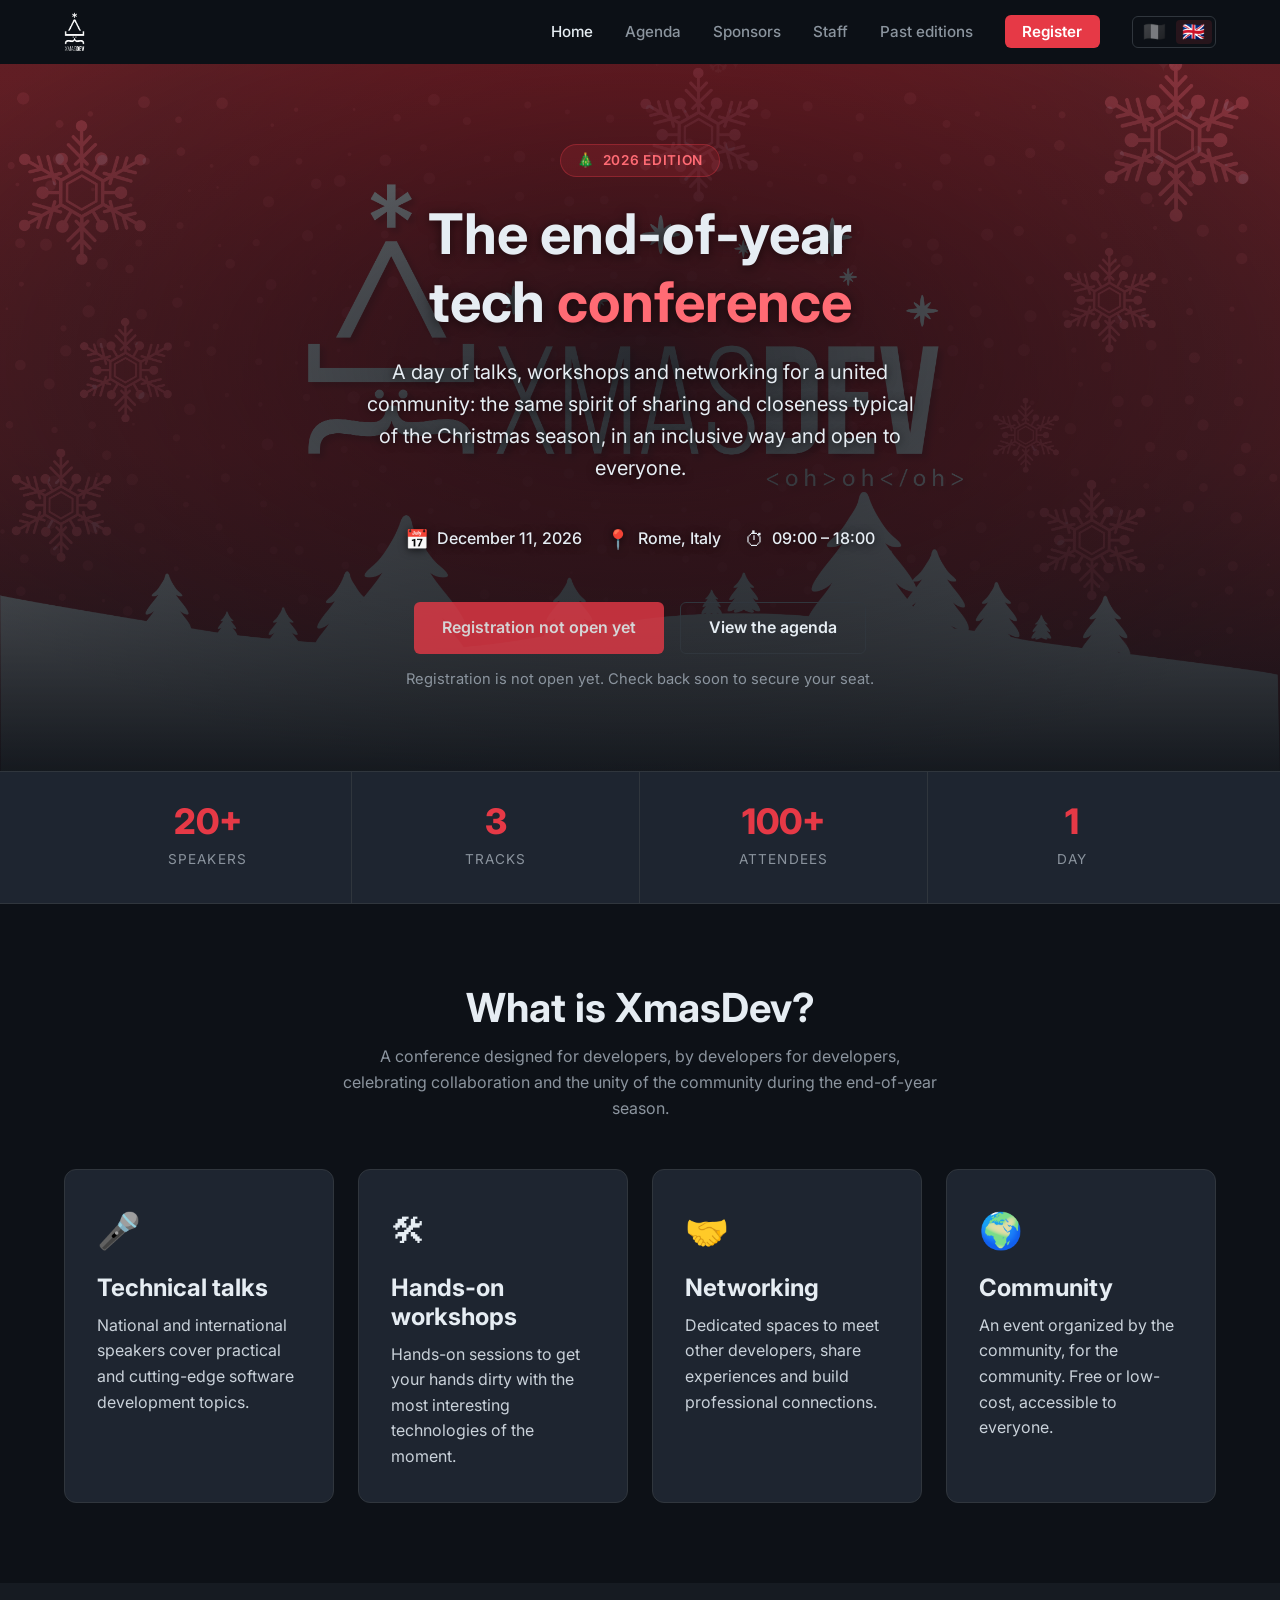
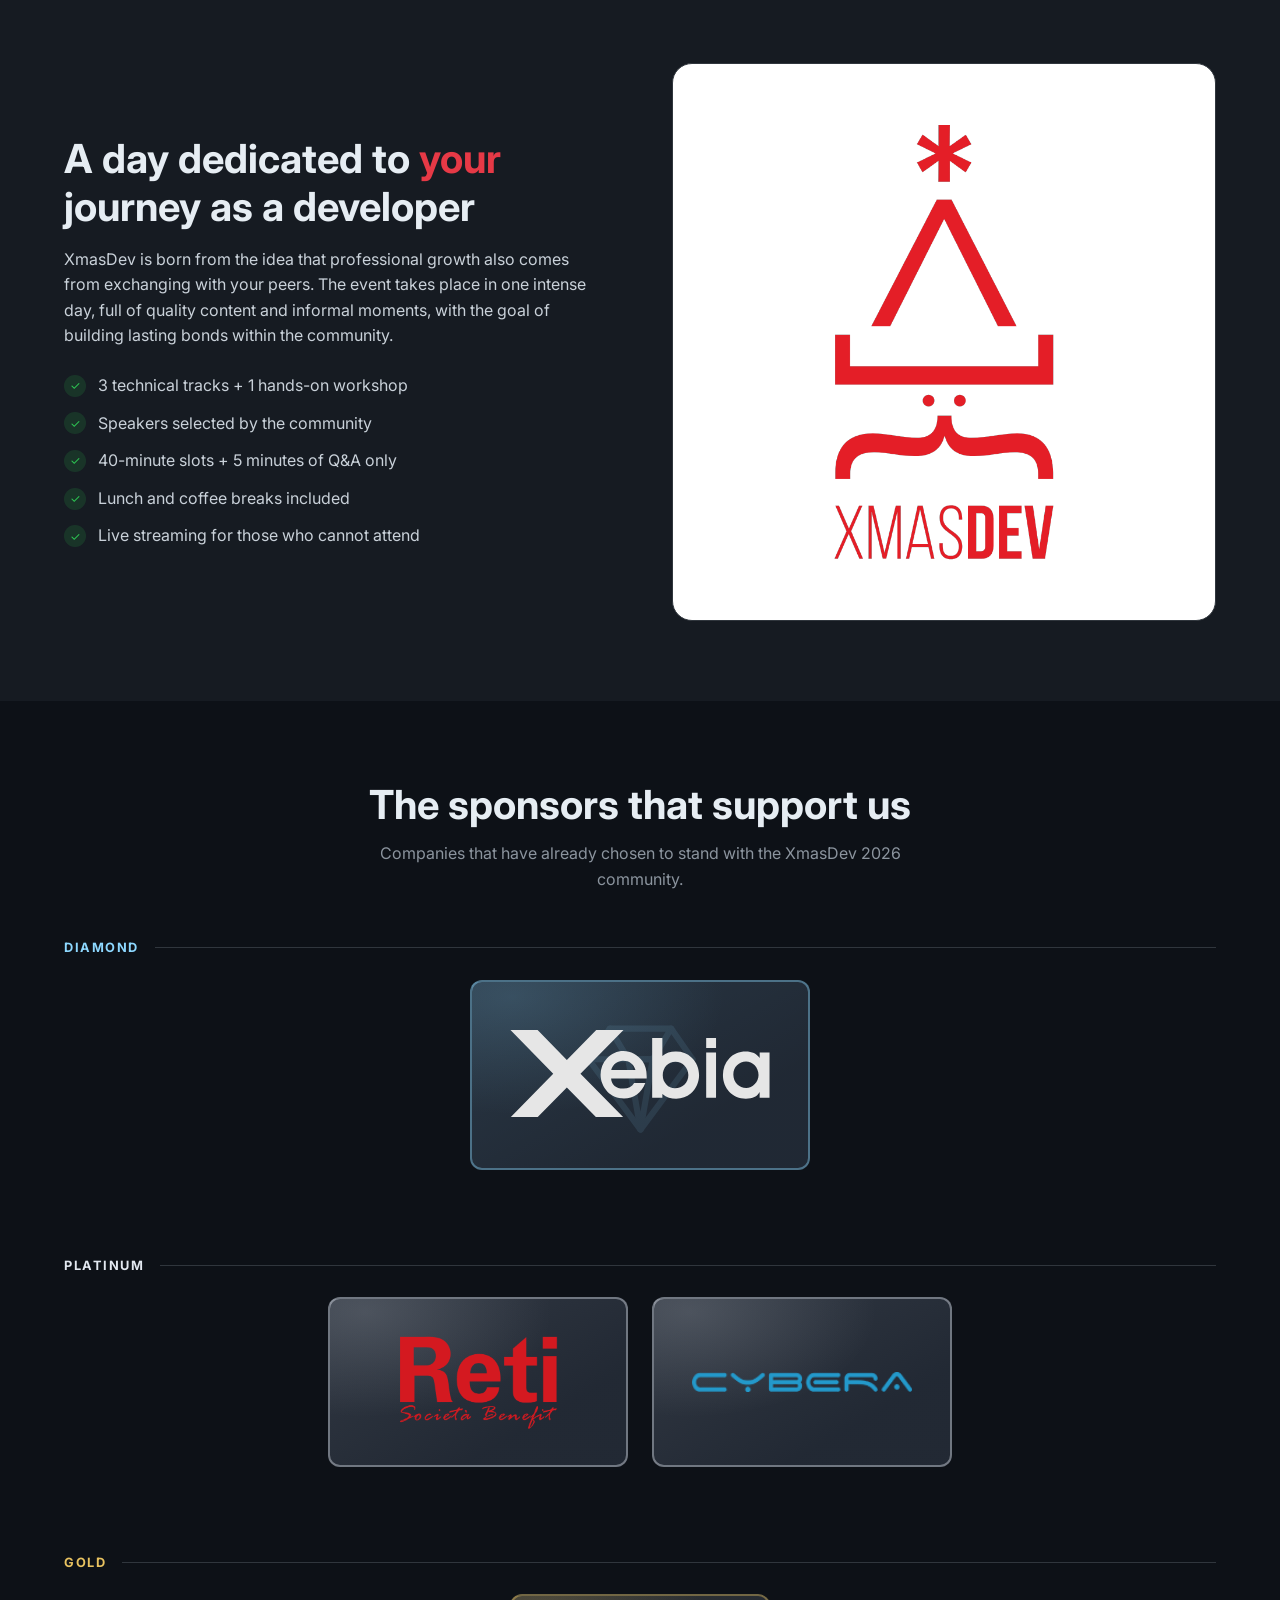
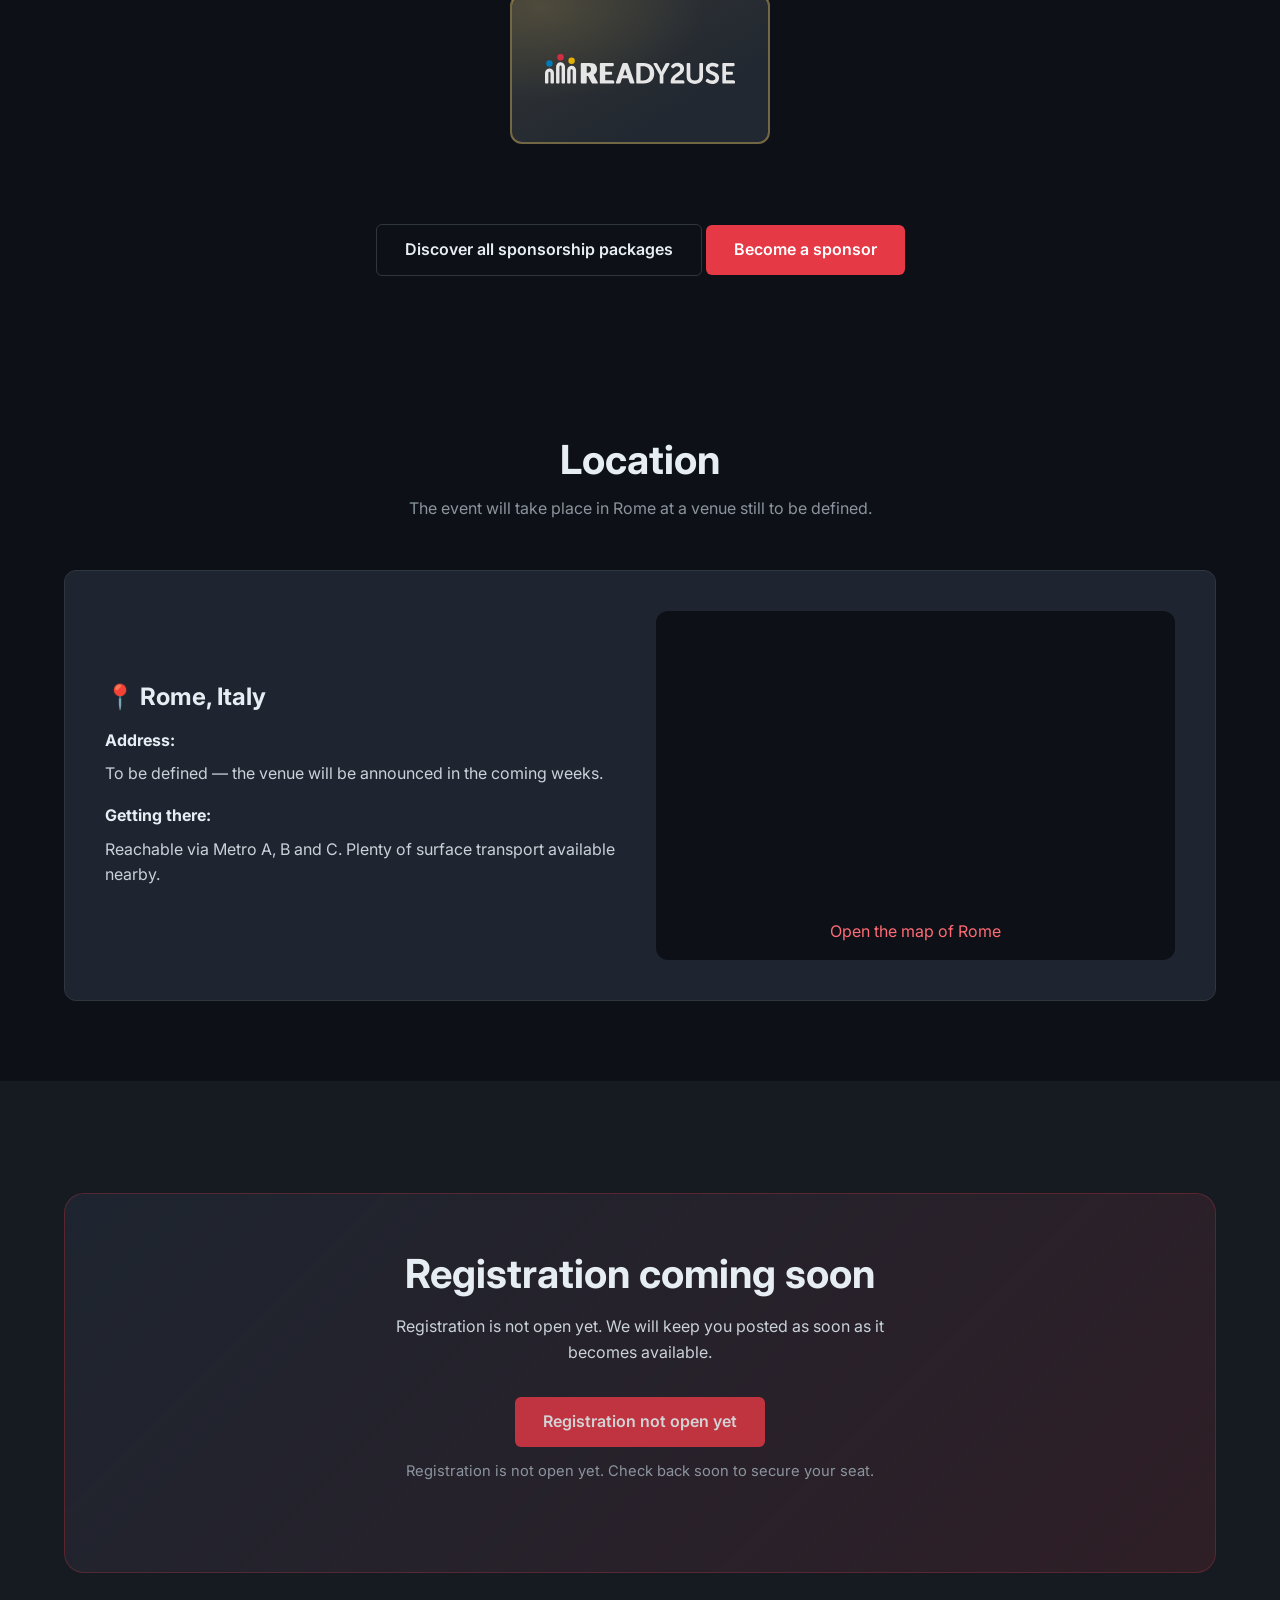
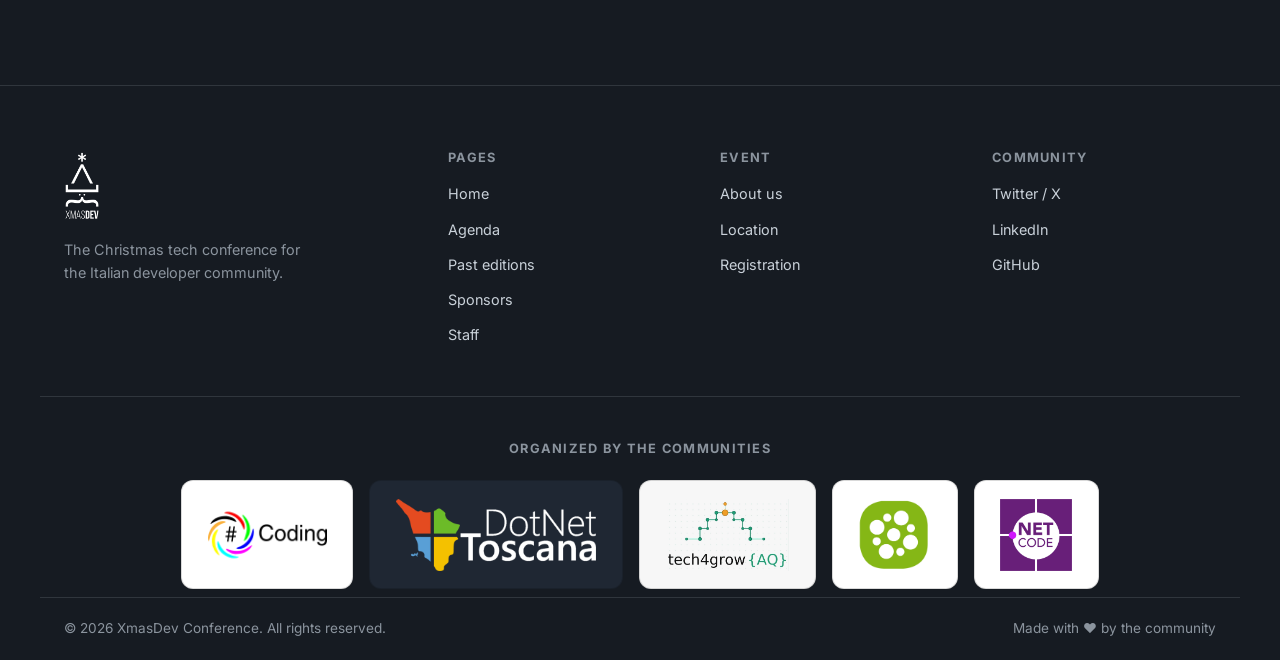
==== commit 884c57e1: "feat(i18n): implement internationalization support across main, sponsors, and staff pages - Added i1" ====
--- a/index.html
+++ b/index.html
@@ -9,6 +9,7 @@
   <meta property="og:type" content="website" />
   <meta property="og:url" content="https://xmasdev.net" />
   <title>XmasDev — Home</title>
+  <script src="js/i18n.js"></script>
   <link rel="preconnect" href="https://fonts.googleapis.com" />
   <link rel="preconnect" href="https://fonts.gstatic.com" crossorigin />
   <link href="https://fonts.googleapis.com/css2?family=Inter:wght@400;500;600;700;800&family=JetBrains+Mono:wght@400;500&display=swap" rel="stylesheet" />
@@ -17,27 +18,27 @@
   <link rel="icon" type="image/png" href="assets/favicon.png" />
   <link rel="apple-touch-icon" href="assets/apple-touch-icon.png" />
 </head>
-<body>
-
-  <a class="skip-link" href="#main-content">Salta al contenuto principale</a>
+<body data-page-title-key="meta.homeTitle">
+
+  <a class="skip-link" href="#main-content" data-i18n="skip">Salta al contenuto principale</a>
 
   <!-- ========== NAVBAR ========== -->
-  <nav class="navbar" aria-label="Navigazione principale">
+  <nav class="navbar" data-i18n-attr="aria-label:nav.aria" aria-label="Navigazione principale">
     <div class="navbar__inner">
       <a href="index.html" class="navbar__logo" aria-label="XmasDev home">
         <img src="assets/logo/logo-xmasdev_white.png" alt="XmasDev" class="navbar__logo-img" />
       </a>
 
       <ul class="navbar__links" id="navbar-links" role="list">
-        <li><a href="index.html" aria-current="page">Home</a></li>
-        <li><a href="agenda.html">Agenda</a></li>
-        <li><a href="sponsors.html">Sponsor</a></li>
-        <li><a href="staff.html">Staff</a></li>
-        <li><a href="edizioni-precedenti.html">Edizioni precedenti</a></li>
-        <li><a href="#tickets" class="navbar__cta">Registrati</a></li>
+        <li><a href="index.html" aria-current="page" data-i18n="nav.home">Home</a></li>
+        <li><a href="agenda.html" data-i18n="nav.agenda">Agenda</a></li>
+        <li><a href="sponsors.html" data-i18n="nav.sponsors">Sponsor</a></li>
+        <li><a href="staff.html" data-i18n="nav.staff">Staff</a></li>
+        <li><a href="edizioni-precedenti.html" data-i18n="nav.editions">Edizioni precedenti</a></li>
+        <li><a href="#tickets" class="navbar__cta" data-i18n="nav.register">Registrati</a></li>
       </ul>
 
-      <button class="navbar__hamburger" id="navbar-hamburger" aria-label="Apri o chiudi il menu di navigazione" aria-expanded="false" aria-controls="navbar-links">
+      <button class="navbar__hamburger" id="navbar-hamburger" data-i18n-attr="aria-label:nav.menuToggle" aria-label="Apri o chiudi il menu di navigazione" aria-expanded="false" aria-controls="navbar-links">
         <span></span><span></span><span></span>
       </button>
     </div>
@@ -51,27 +52,27 @@
     <div class="container" style="position:relative;z-index:1;">
       <div class="hero__eyebrow">
         <span>🎄</span>
-        <span>Edizione 2026</span>
-      </div>
-
-      <h1>La conferenza tecnica<br>di <span class="highlight">fine anno</span></h1>
-
-      <p class="hero__subtitle">
+        <span data-i18n="hero.eyebrow">Edizione 2026</span>
+      </div>
+
+      <h1 data-i18n-html="hero.title">La conferenza tecnica<br>di <span class="highlight">fine anno</span></h1>
+
+      <p class="hero__subtitle" data-i18n="hero.subtitle">
         Una giornata di talk, workshop e networking dedicata a una community unita: lo stesso spirito di condivisione e vicinanza tipico del periodo natalizio, in chiave inclusiva e aperta a tutti.
       </p>
 
       <div class="hero__meta">
         <div class="hero__meta-item">
           <span class="icon" aria-hidden="true">📅</span>
-          <span>11 Dicembre 2026</span>
+          <span data-i18n="hero.date">11 Dicembre 2026</span>
         </div>
         <div class="hero__meta-item">
           <span class="icon" aria-hidden="true">📍</span>
-          <span>Roma, Italia</span>
+          <span data-i18n="hero.place">Roma, Italia</span>
         </div>
         <div class="hero__meta-item">
           <span class="icon" aria-hidden="true">⏱</span>
-          <span>09:00 – 18:00</span>
+          <span data-i18n="hero.time">09:00 – 18:00</span>
         </div>
       </div>
 
@@ -85,11 +86,11 @@
           data-edition="2026"
           data-registration-message-target="registration-status-hero"
         >
-          <span>Registrati ora</span>
+          <span data-i18n="hero.registerNow">Registrati ora</span>
           <span aria-hidden="true">→</span>
         </a>
         <a href="agenda.html" class="btn btn--outline">
-          <span>Guarda l'agenda</span>
+          <span data-i18n="hero.viewAgenda">Guarda l'agenda</span>
         </a>
       </div>
       <p id="registration-status-hero" class="registration-status" hidden aria-live="polite"></p>
@@ -101,19 +102,19 @@
     <div class="stats__grid container">
       <div class="stats__item">
         <span class="stats__number">20+</span>
-        <span class="stats__label">Speaker</span>
+        <span class="stats__label" data-i18n="stats.speakers">Speaker</span>
       </div>
       <div class="stats__item">
         <span class="stats__number">3</span>
-        <span class="stats__label">Track</span>
+        <span class="stats__label" data-i18n="stats.tracks">Track</span>
       </div>
       <div class="stats__item">
         <span class="stats__number">100+</span>
-        <span class="stats__label">Partecipanti</span>
+        <span class="stats__label" data-i18n="stats.participants">Partecipanti</span>
       </div>
       <div class="stats__item">
         <span class="stats__number">1</span>
-        <span class="stats__label">Giornata</span>
+        <span class="stats__label" data-i18n="stats.day">Giornata</span>
       </div>
     </div>
   </section>
@@ -122,33 +123,33 @@
   <section class="section" id="about">
     <div class="container">
       <div class="section__header">
-        <h2>Cos'è XmasDev?</h2>
-        <p>Una conferenza pensata per sviluppatori, by developers for developers, che celebra la collaborazione e l'unione della community nel periodo di fine anno.</p>
+        <h2 data-i18n="about.title">Cos'è XmasDev?</h2>
+        <p data-i18n="about.desc">Una conferenza pensata per sviluppatori, by developers for developers, che celebra la collaborazione e l'unione della community nel periodo di fine anno.</p>
       </div>
 
       <div class="about-grid">
         <div class="about-card">
           <div class="about-card__icon" aria-hidden="true">🎤</div>
-          <h3>Talk tecnici</h3>
-          <p>Speaker di livello nazionale e internazionale affrontano argomenti concreti e di frontiera dello sviluppo software.</p>
+          <h3 data-i18n="about.talksTitle">Talk tecnici</h3>
+          <p data-i18n="about.talksDesc">Speaker di livello nazionale e internazionale affrontano argomenti concreti e di frontiera dello sviluppo software.</p>
         </div>
 
         <div class="about-card">
           <div class="about-card__icon" aria-hidden="true">🛠</div>
-          <h3>Workshop pratici</h3>
-          <p>Sessioni hands-on per sporcarsi le mani con le tecnologie più interessanti del momento.</p>
+          <h3 data-i18n="about.workshopTitle">Workshop pratici</h3>
+          <p data-i18n="about.workshopDesc">Sessioni hands-on per sporcarsi le mani con le tecnologie più interessanti del momento.</p>
         </div>
 
         <div class="about-card">
           <div class="about-card__icon" aria-hidden="true">🤝</div>
-          <h3>Networking</h3>
-          <p>Spazi dedicati per incontrare altri sviluppatori, condividere esperienze e costruire connessioni professionali.</p>
+          <h3 data-i18n="about.networkingTitle">Networking</h3>
+          <p data-i18n="about.networkingDesc">Spazi dedicati per incontrare altri sviluppatori, condividere esperienze e costruire connessioni professionali.</p>
         </div>
 
         <div class="about-card">
           <div class="about-card__icon" aria-hidden="true">🌍</div>
-          <h3>Community</h3>
-          <p>Un evento organizzato dalla community, per la community. Gratuito o a costo contenuto, accessibile a tutti.</p>
+          <h3 data-i18n="about.communityTitle">Community</h3>
+          <p data-i18n="about.communityDesc">Un evento organizzato dalla community, per la community. Gratuito o a costo contenuto, accessibile a tutti.</p>
         </div>
       </div>
     </div>
@@ -159,14 +160,14 @@
     <div class="container">
       <div class="feature">
         <div class="feature__content">
-          <h2>Un giorno dedicato al <span style="color:var(--color-primary)">tuo</span> percorso da sviluppatore</h2>
-          <p>XmasDev nasce dall'idea che la crescita professionale passa anche dallo scambio con i propri pari. L'evento si svolge in una giornata intensa, ricca di contenuti di qualità e momenti informali, con l'obiettivo di creare legami duraturi nella community.</p>
+          <h2 data-i18n-html="event.title">Un giorno dedicato al <span style="color:var(--color-primary)">tuo</span> percorso da sviluppatore</h2>
+          <p data-i18n="event.desc">XmasDev nasce dall'idea che la crescita professionale passa anche dallo scambio con i propri pari. L'evento si svolge in una giornata intensa, ricca di contenuti di qualità e momenti informali, con l'obiettivo di creare legami duraturi nella community.</p>
           <ul class="feature__list">
-            <li>3 track tecniche + 1 workshop pratico</li>
-            <li>Speaker selezionati dalla community</li>
-            <li>Solo slot da 40 minuti + 5 minuti di domande</li>
-            <li>Pranzo e coffee break inclusi</li>
-            <li>Streaming live per chi non può essere presente</li>
+            <li data-i18n="event.li1">3 track tecniche + 1 workshop pratico</li>
+            <li data-i18n="event.li2">Speaker selezionati dalla community</li>
+            <li data-i18n="event.li3">Solo slot da 40 minuti + 5 minuti di domande</li>
+            <li data-i18n="event.li4">Pranzo e coffee break inclusi</li>
+            <li data-i18n="event.li5">Streaming live per chi non può essere presente</li>
           </ul>
         </div>
         <div class="feature__visual" aria-hidden="true">
@@ -194,7 +195,7 @@
 
       <div class="text-center mt-3">
         <a id="home-sponsors-cta" href="sponsors.html" class="btn btn--outline">Scopri tutti i pacchetti sponsor</a>
-        <a href="mailto:info@xmasdev.net?subject=Candidatura%20sponsor" class="btn btn--primary">Diventa sponsor</a>
+        <a href="mailto:info@xmasdev.net?subject=Candidatura%20sponsor" class="btn btn--primary" data-i18n="homeSponsors.becomeSponsor">Diventa sponsor</a>
       </div>
     </div>
   </section>
@@ -210,12 +211,12 @@
     <div class="container">
       <div class="cta-banner cfp-banner">
         <h2 id="cfp-title">Call for Papers aperta</h2>
-        <p>
+        <p data-i18n="cfp.body">
           Condividi la tua esperienza con la community: stiamo cercando talk che ispirino confronto,
           collaborazione e unione tra professionisti con background diversi.
         </p>
-        <p class="cfp-banner__deadline"><strong>Chiusura CFP:</strong> <span id="cfp-deadline"></span></p>
-        <a id="cfp-link" href="#" class="btn btn--primary" target="_blank" rel="noopener noreferrer">
+        <p class="cfp-banner__deadline"><strong data-i18n="cfp.deadlineLabel">Chiusura CFP:</strong> <span id="cfp-deadline"></span></p>
+        <a id="cfp-link" href="#" class="btn btn--primary" target="_blank" rel="noopener noreferrer" data-i18n="cfp.submit">
           Invia la tua proposta →
         </a>
       </div>
@@ -285,31 +286,31 @@
         <a href="index.html" class="navbar__logo" aria-label="XmasDev home">
           <img src="assets/logo/logo-xmasdev_white.png" alt="XmasDev" class="navbar__logo-img" />
         </a>
-        <p>La conferenza tecnica natalizia per la community degli sviluppatori italiani.</p>
+        <p data-i18n="footer.brandDesc">La conferenza tecnica natalizia per la community degli sviluppatori italiani.</p>
       </div>
 
       <div class="footer__col">
-        <h4>Pagine</h4>
+        <h4 data-i18n="footer.pages">Pagine</h4>
         <ul>
-          <li><a href="index.html">Home</a></li>
-          <li><a href="agenda.html">Agenda</a></li>
-          <li><a href="edizioni-precedenti.html">Edizioni precedenti</a></li>
-          <li><a href="sponsors.html">Sponsor</a></li>
-          <li><a href="staff.html">Staff</a></li>
+          <li><a href="index.html" data-i18n="nav.home">Home</a></li>
+          <li><a href="agenda.html" data-i18n="nav.agenda">Agenda</a></li>
+          <li><a href="edizioni-precedenti.html" data-i18n="nav.editions">Edizioni precedenti</a></li>
+          <li><a href="sponsors.html" data-i18n="nav.sponsors">Sponsor</a></li>
+          <li><a href="staff.html" data-i18n="nav.staff">Staff</a></li>
         </ul>
       </div>
 
       <div class="footer__col">
-        <h4>Evento</h4>
+        <h4 data-i18n="footer.event">Evento</h4>
         <ul>
-          <li><a href="#about">Chi siamo</a></li>
-          <li><a href="#location">Location</a></li>
-          <li><a href="#tickets">Registrazione</a></li>
+          <li><a href="#about" data-i18n="footer.about">Chi siamo</a></li>
+          <li><a href="#location" data-i18n="footer.location">Location</a></li>
+          <li><a href="#tickets" data-i18n="footer.registration">Registrazione</a></li>
         </ul>
       </div>
 
       <div class="footer__col">
-        <h4>Community</h4>
+        <h4 data-i18n="footer.community">Community</h4>
         <ul>
           <li><a href="https://twitter.com/xmasdevconf" target="_blank" rel="noopener noreferrer">Twitter / X</a></li>
           <li><a href="https://linkedin.com/company/xmasdev" target="_blank" rel="noopener noreferrer">LinkedIn</a></li>
@@ -319,8 +320,8 @@
     </div>
 
     <div class="footer__bottom">
-      <p>© 2026 XmasDev Conference. Tutti i diritti riservati.</p>
-      <p>Made with ❤️ by the community</p>
+      <p data-i18n="footer.rights">© 2026 XmasDev Conference. Tutti i diritti riservati.</p>
+      <p data-i18n="footer.madeWith">Made with ❤️ by the community</p>
     </div>
   </footer>
 
--- a/css/style.css
+++ b/css/style.css
@@ -247,6 +247,46 @@
   color: #fff !important;
 }
 
+/* Language toggle */
+.navbar__lang {
+  display: flex;
+  align-items: center;
+}
+
+.navbar__lang-group {
+  display: inline-flex;
+  align-items: center;
+  gap: 0.25rem;
+  padding: 0.2rem;
+  border: 1px solid var(--color-border);
+  border-radius: var(--radius-sm);
+}
+
+.navbar__lang-flag {
+  background: transparent;
+  border: none;
+  border-radius: calc(var(--radius-sm) - 2px);
+  padding: 0.15rem 0.4rem;
+  font-size: 1.15rem;
+  line-height: 1;
+  cursor: pointer;
+  opacity: 0.45;
+  filter: grayscale(1);
+  transition: opacity var(--transition), filter var(--transition), background var(--transition);
+}
+
+.navbar__lang-flag:hover,
+.navbar__lang-flag:focus-visible {
+  opacity: 0.85;
+  filter: grayscale(0);
+}
+
+.navbar__lang-flag.is-active {
+  opacity: 1;
+  filter: grayscale(0);
+  background: rgba(230, 57, 70, 0.12);
+}
+
 /* Hamburger */
 .navbar__hamburger {
   display: none;
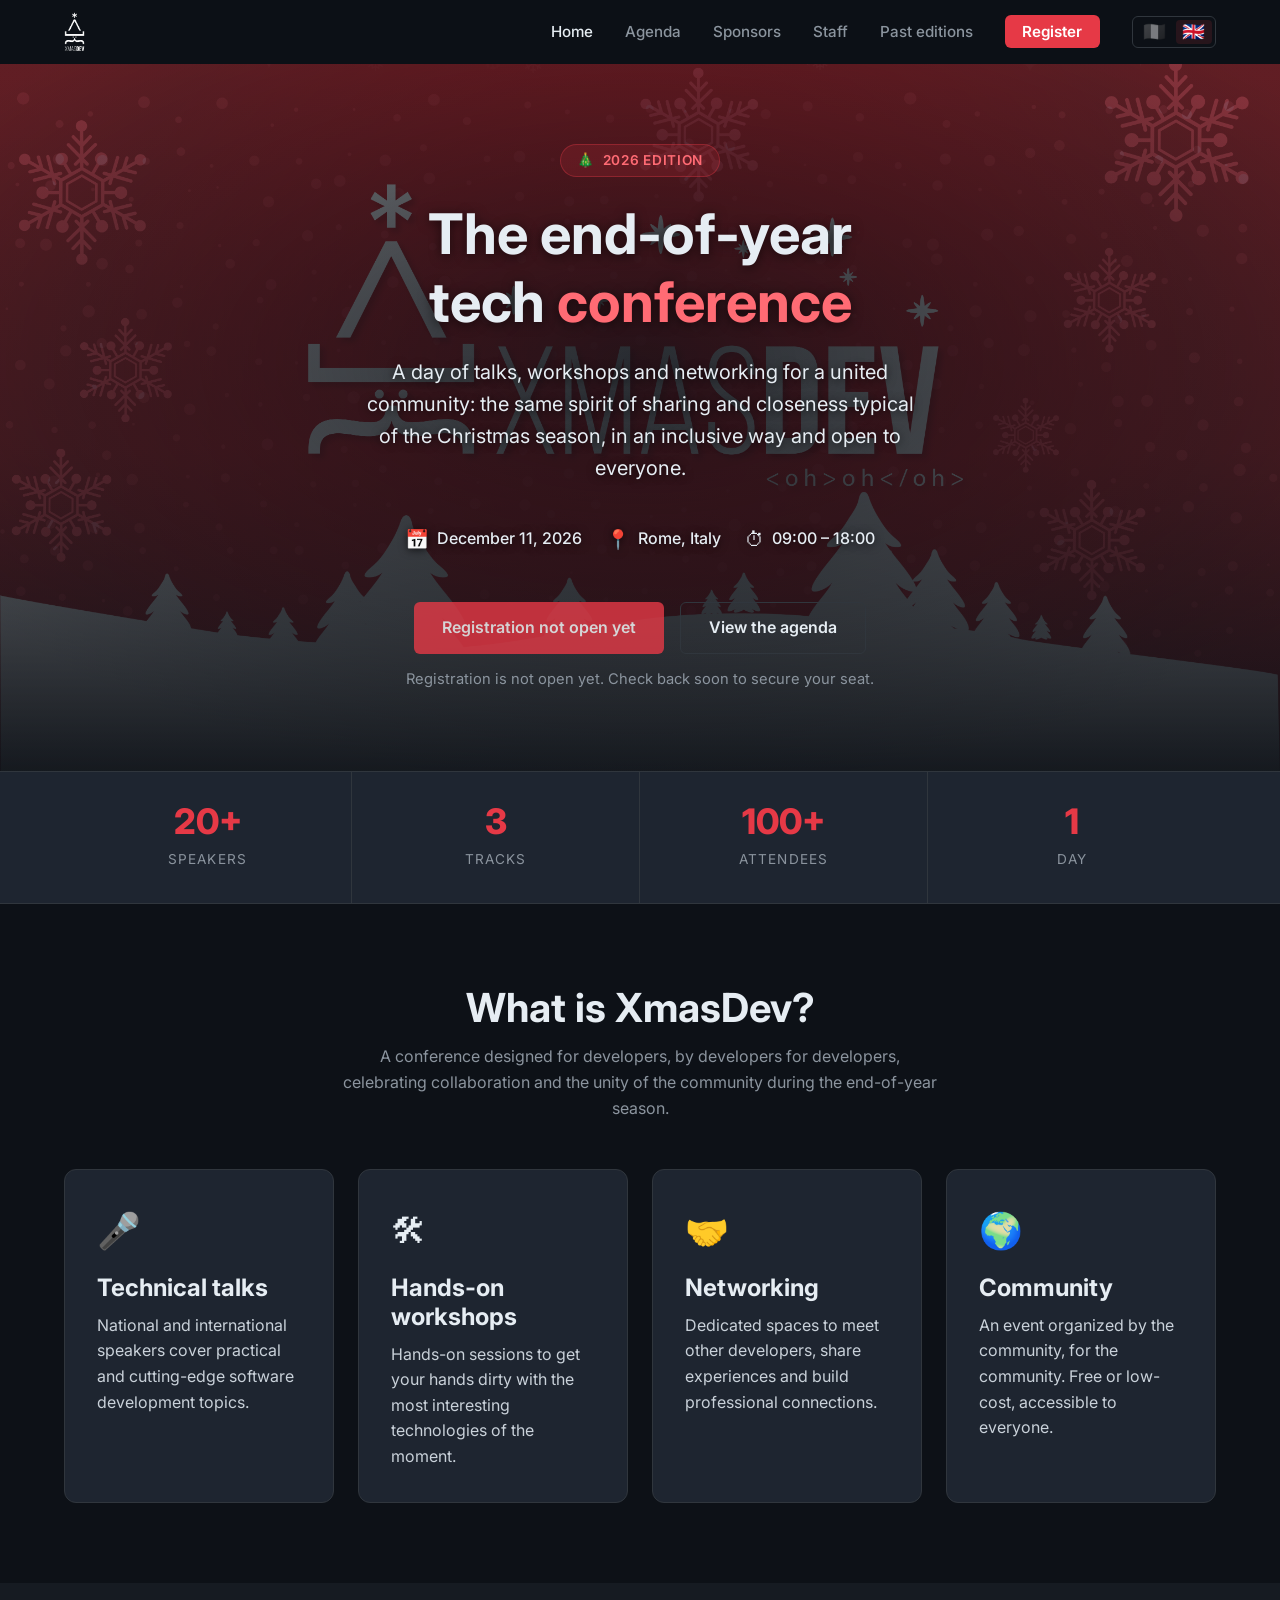
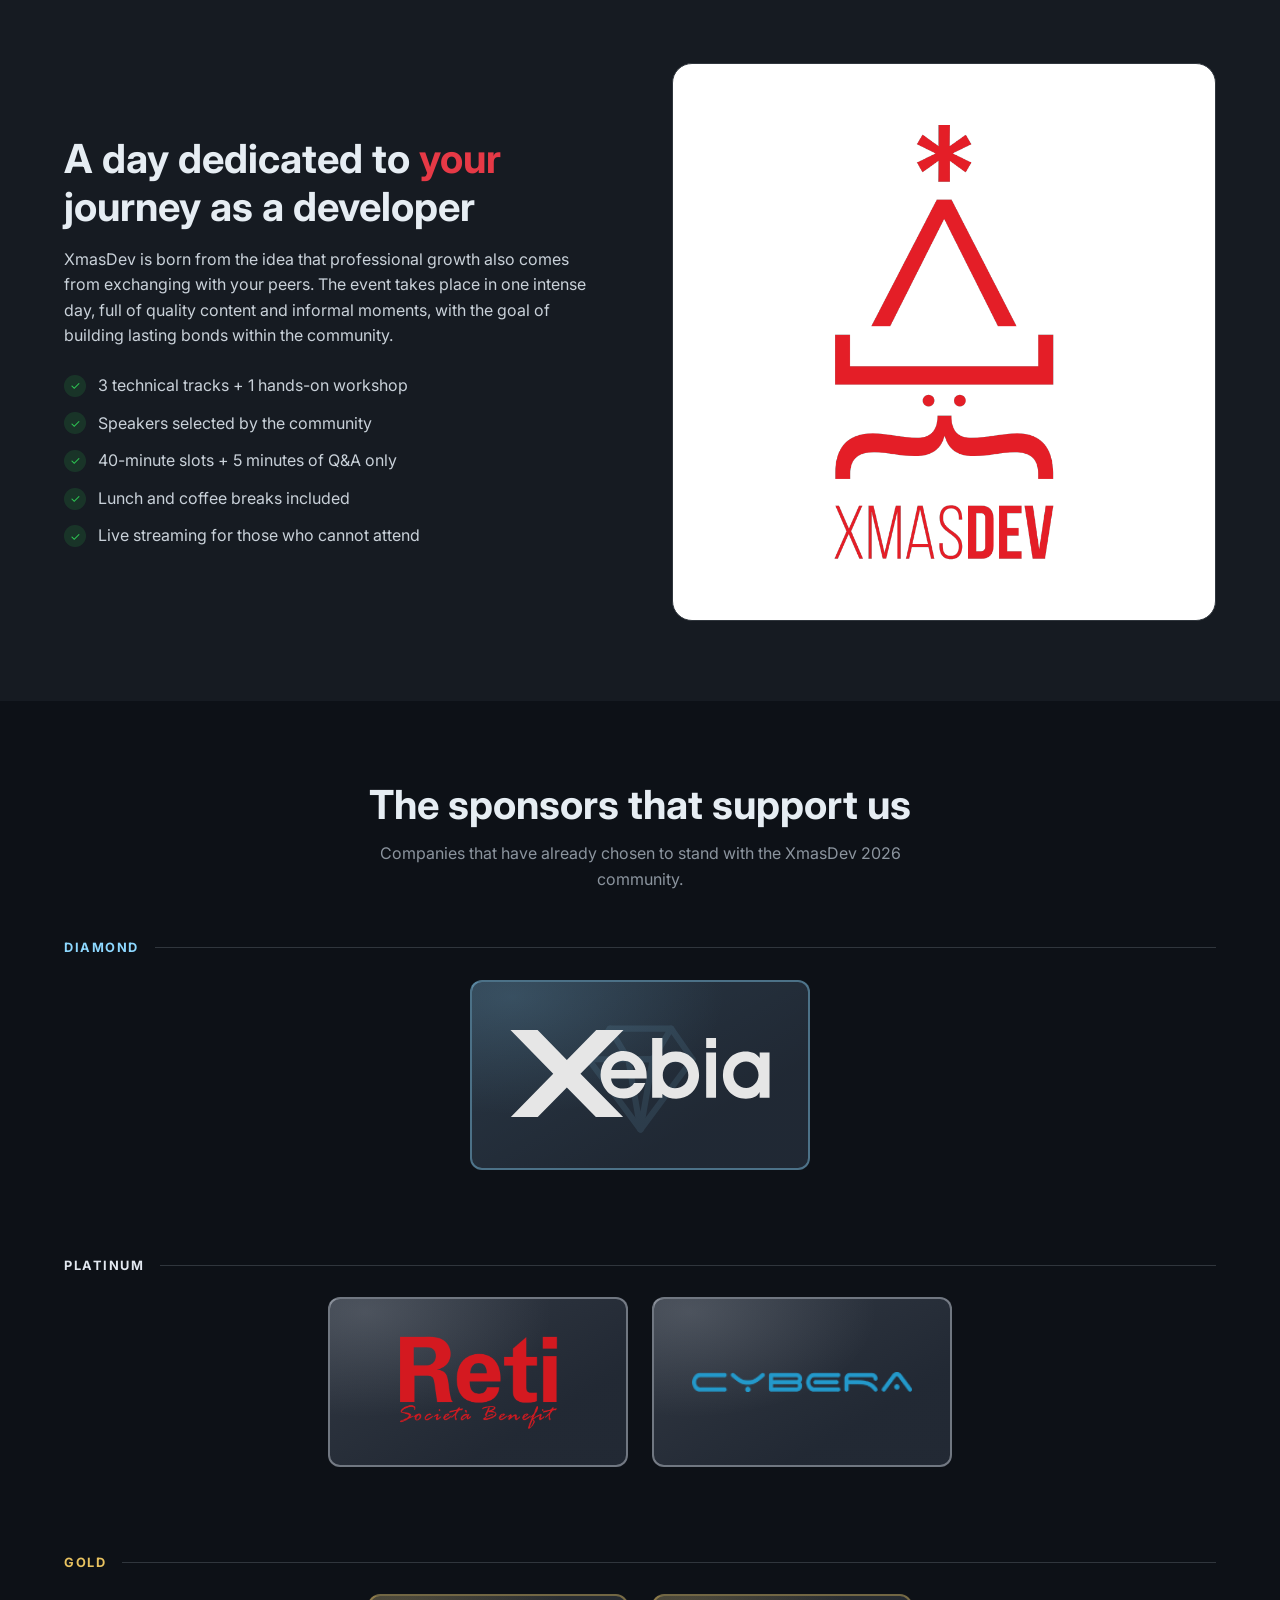
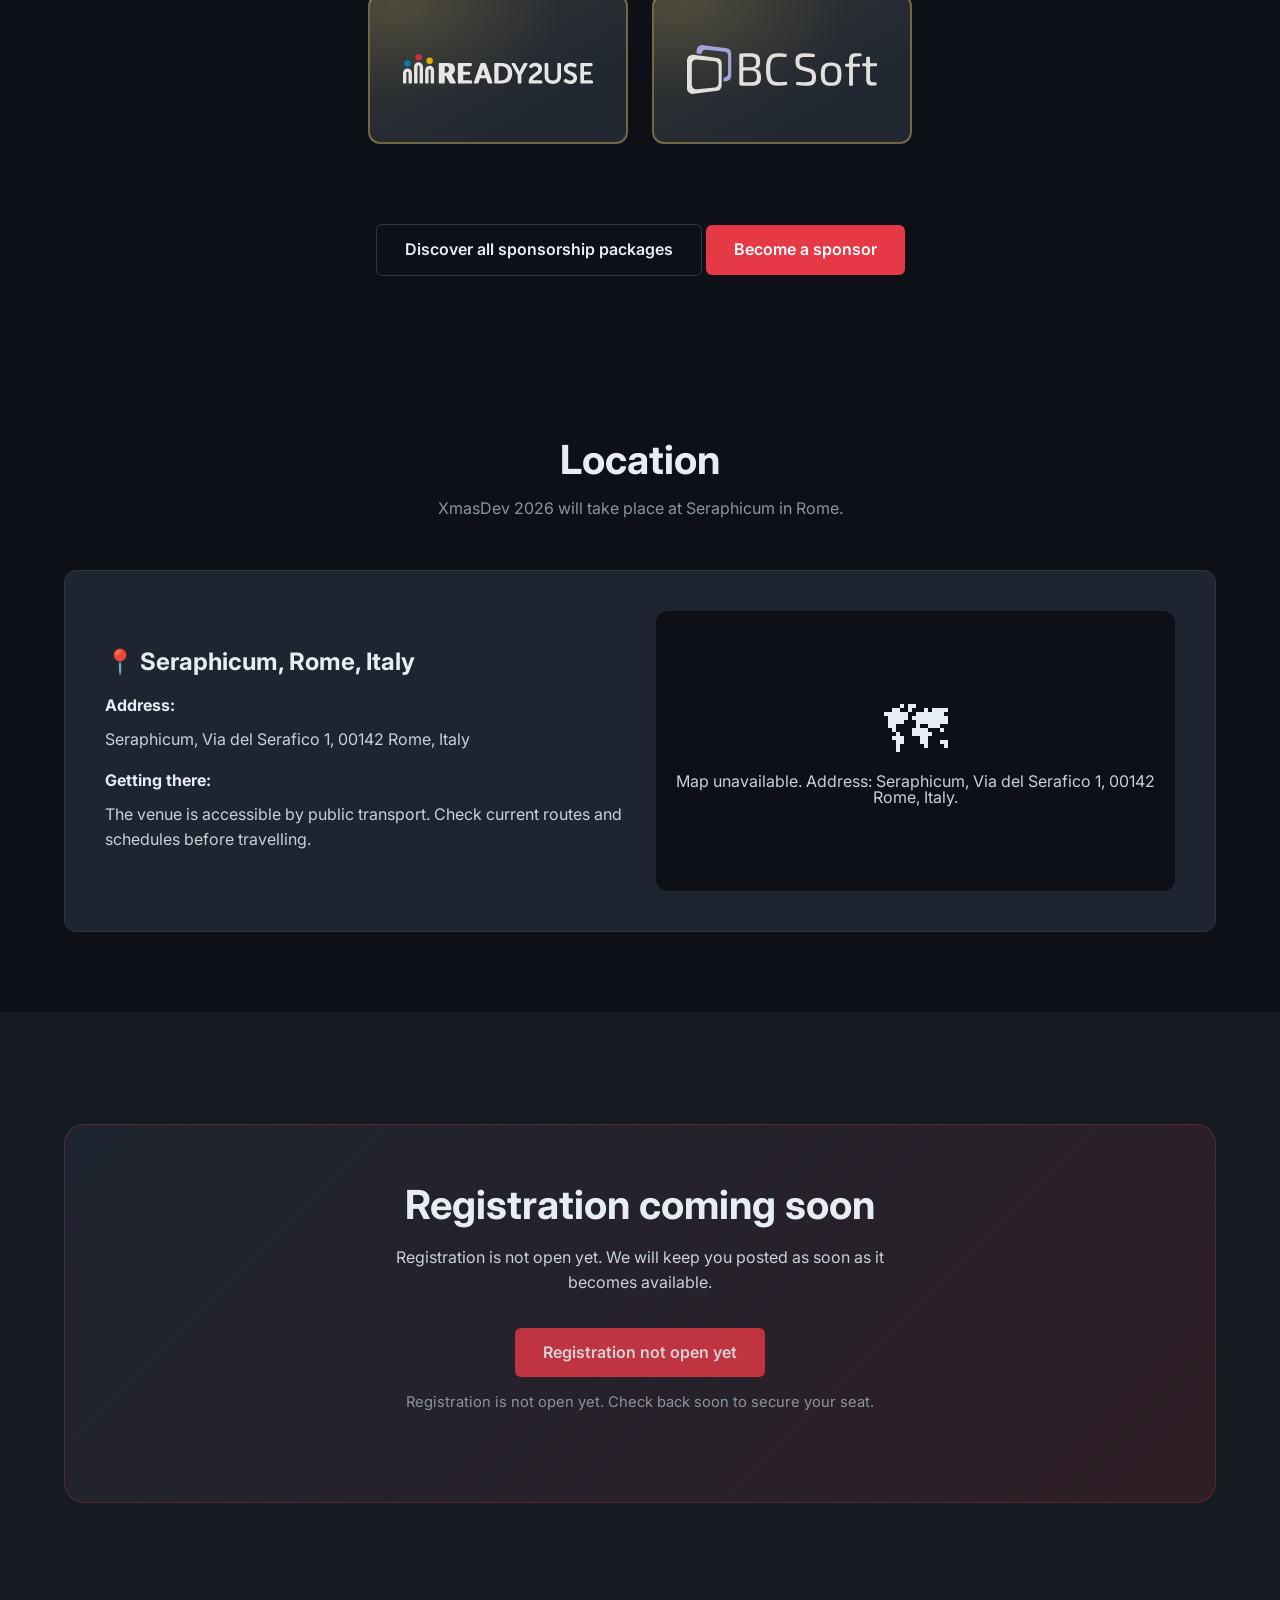
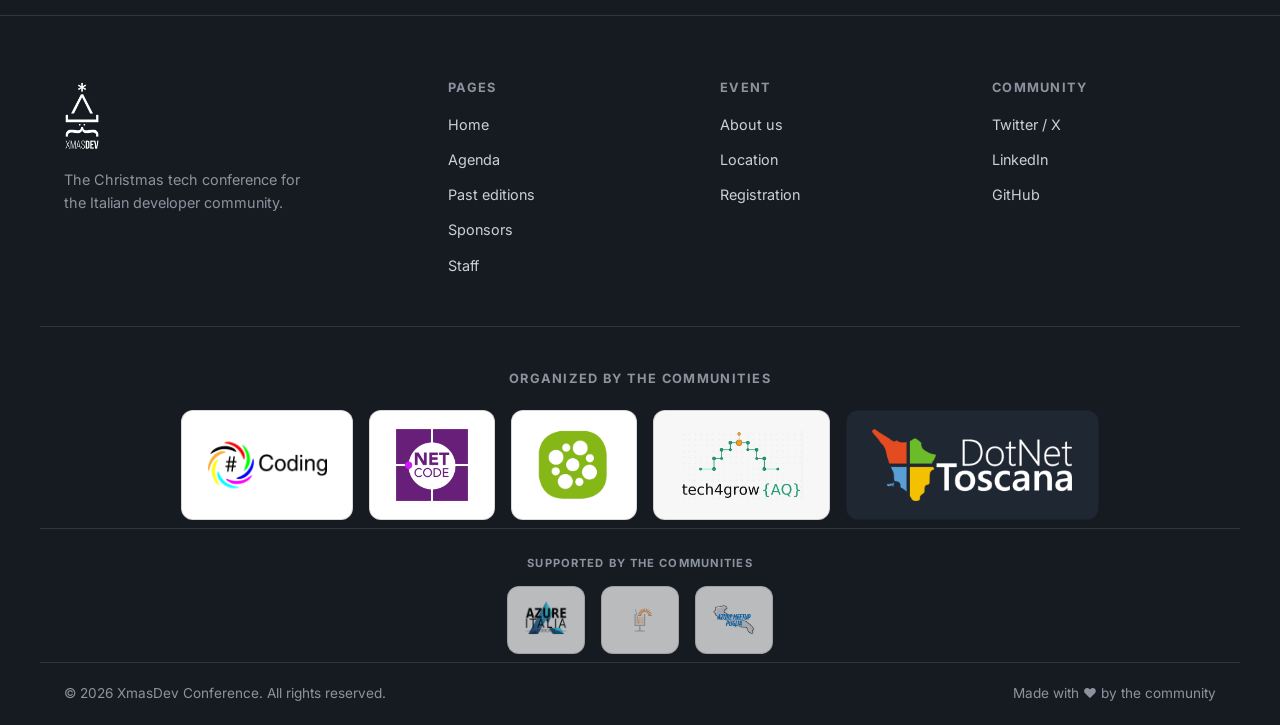
==== commit d34314be: "Implement Azure Maps location Co-authored-by: dpcons <1767160+dpcons@users.noreply.github.com>" ====
--- a/index.html
+++ b/index.html
@@ -14,6 +14,7 @@
   <link rel="preconnect" href="https://fonts.gstatic.com" crossorigin />
   <link href="https://fonts.googleapis.com/css2?family=Inter:wght@400;500;600;700;800&family=JetBrains+Mono:wght@400;500&display=swap" rel="stylesheet" />
   <link rel="stylesheet" href="css/style.css" />
+  <link rel="stylesheet" href="https://atlas.microsoft.com/sdk/javascript/mapcontrol/3/atlas.min.css" />
   <link rel="icon" href="assets/favicon.ico" sizes="any" />
   <link rel="icon" type="image/png" href="assets/favicon.png" />
   <link rel="apple-touch-icon" href="assets/apple-touch-icon.png" />
@@ -240,14 +241,11 @@
           <p id="location-transport">Raggiungibile con Metro A, B e C. Ampia disponibilità di mezzi di superficie nelle vicinanze.</p>
         </div>
         <div id="location-map-container" style="background:var(--color-bg);border-radius:var(--radius-md);padding:1rem;min-height:280px;display:flex;align-items:center;justify-content:center;flex-direction:column;gap:0.75rem;">
-          <iframe
-            id="location-map-embed"
-            title="Mappa location"
-            loading="lazy"
-            referrerpolicy="no-referrer-when-downgrade"
-            style="width:100%;height:280px;border:0;border-radius:8px;display:none;"
-          ></iframe>
-          <div id="location-map-fallback" style="text-align:center;font-size:4rem;line-height:1;">🗺</div>
+          <div id="location-map-embed" role="application" aria-label="Mappa location" style="width:100%;height:280px;border:0;border-radius:8px;display:none;"></div>
+          <div id="location-map-fallback" style="text-align:center;line-height:1;">
+            <div aria-hidden="true" style="font-size:4rem;">🗺</div>
+            <p id="location-map-fallback-text" style="margin:0.75rem 0 0;">Mappa non disponibile. Consulta l'indirizzo della sede.</p>
+          </div>
           <a id="location-map-link" href="#" target="_blank" rel="noopener noreferrer" style="display:none;">Apri la mappa</a>
         </div>
       </div>
@@ -325,6 +323,7 @@
     </div>
   </footer>
 
+  <script src="https://atlas.microsoft.com/sdk/javascript/mapcontrol/3/atlas.min.js"></script>
   <script src="js/main.js"></script>
 </body>
 </html>
--- a/css/style.css
+++ b/css/style.css
@@ -1346,6 +1346,31 @@
   color: var(--color-bg);
 }
 
+/* Supporting communities: less prominent than organizers */
+.footer__communities--supporting {
+  padding-top: 1.75rem;
+}
+
+.footer__communities--supporting h4 {
+  font-size: 0.7rem;
+  margin-bottom: 1rem;
+}
+
+.footer__communities--supporting .footer__community {
+  padding: 0.7rem 1rem;
+  opacity: 0.7;
+  transition: transform var(--transition), box-shadow var(--transition), opacity var(--transition);
+}
+
+.footer__communities--supporting .footer__community:hover {
+  opacity: 1;
+}
+
+.footer__communities--supporting .footer__community img {
+  height: 44px;
+  max-width: 140px;
+}
+
 
 /* ---- Snowflakes decoration --------------------------------- */
 .snowflakes {
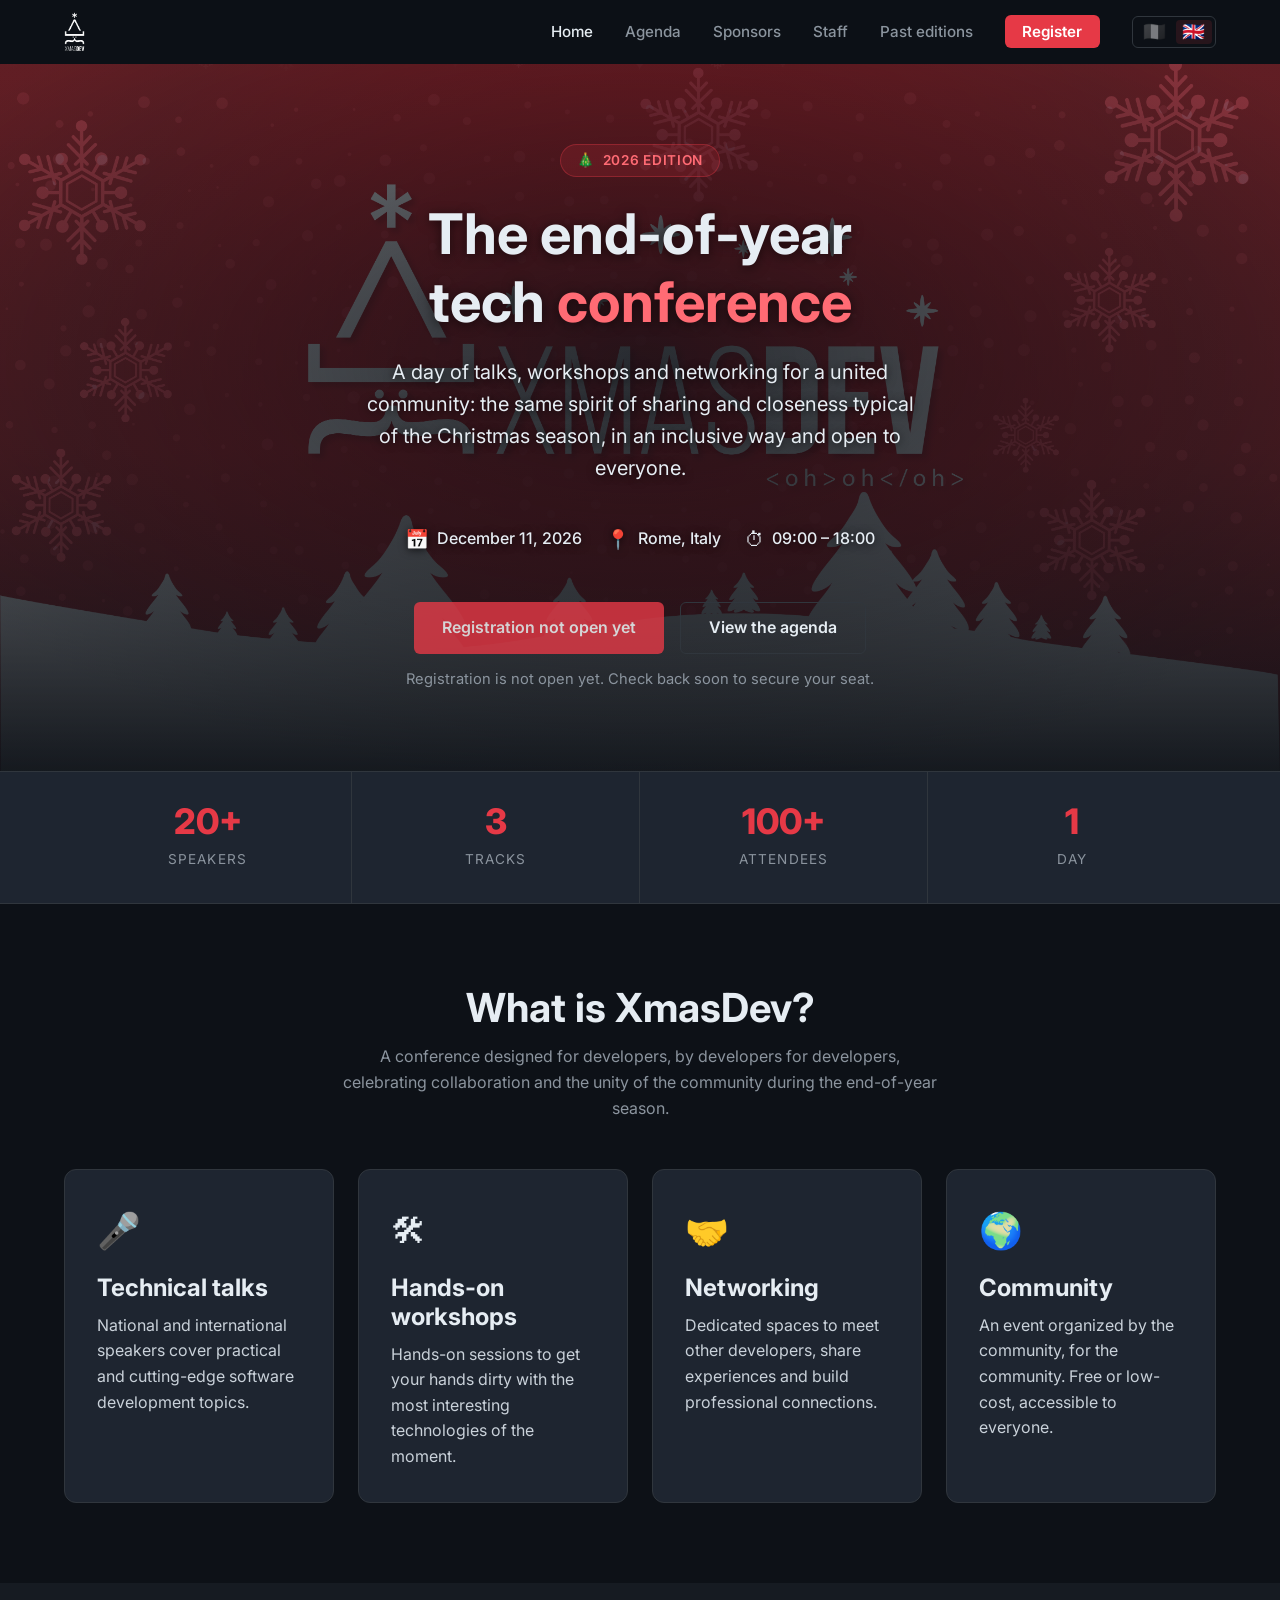
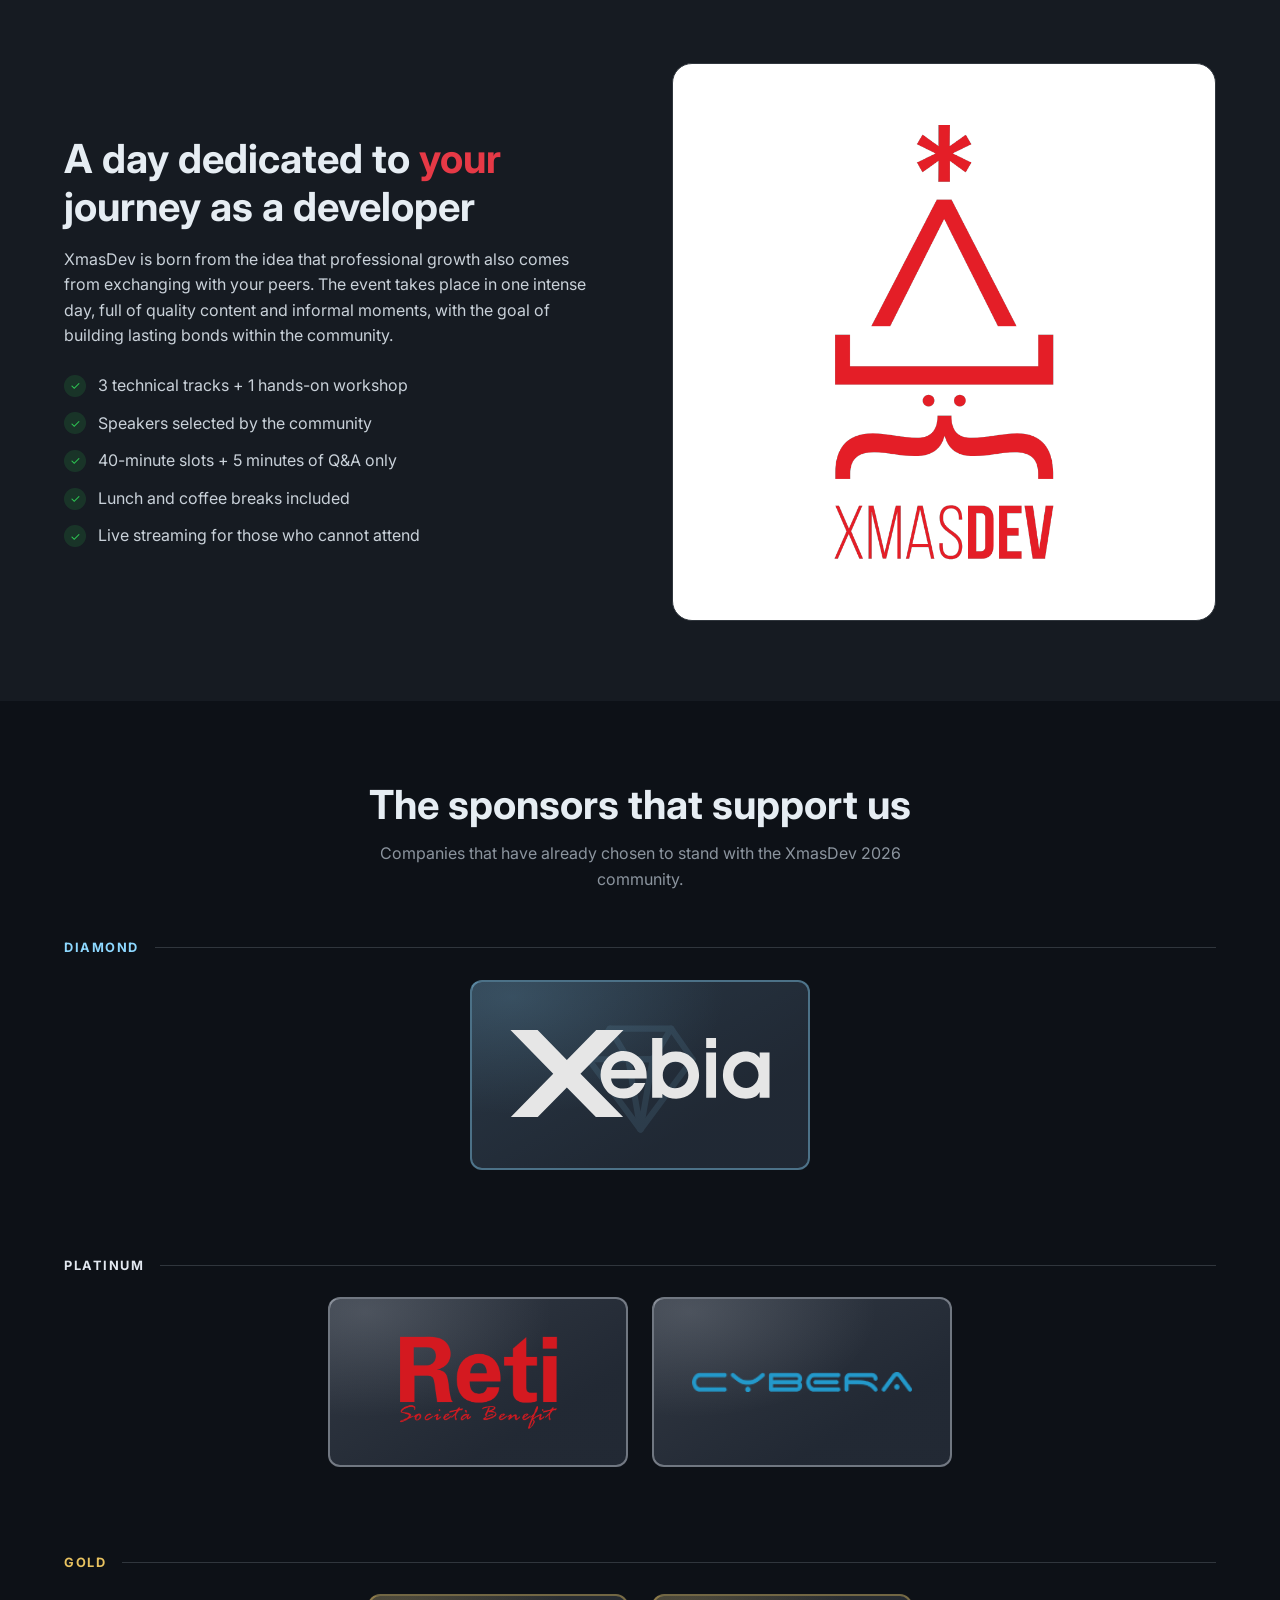
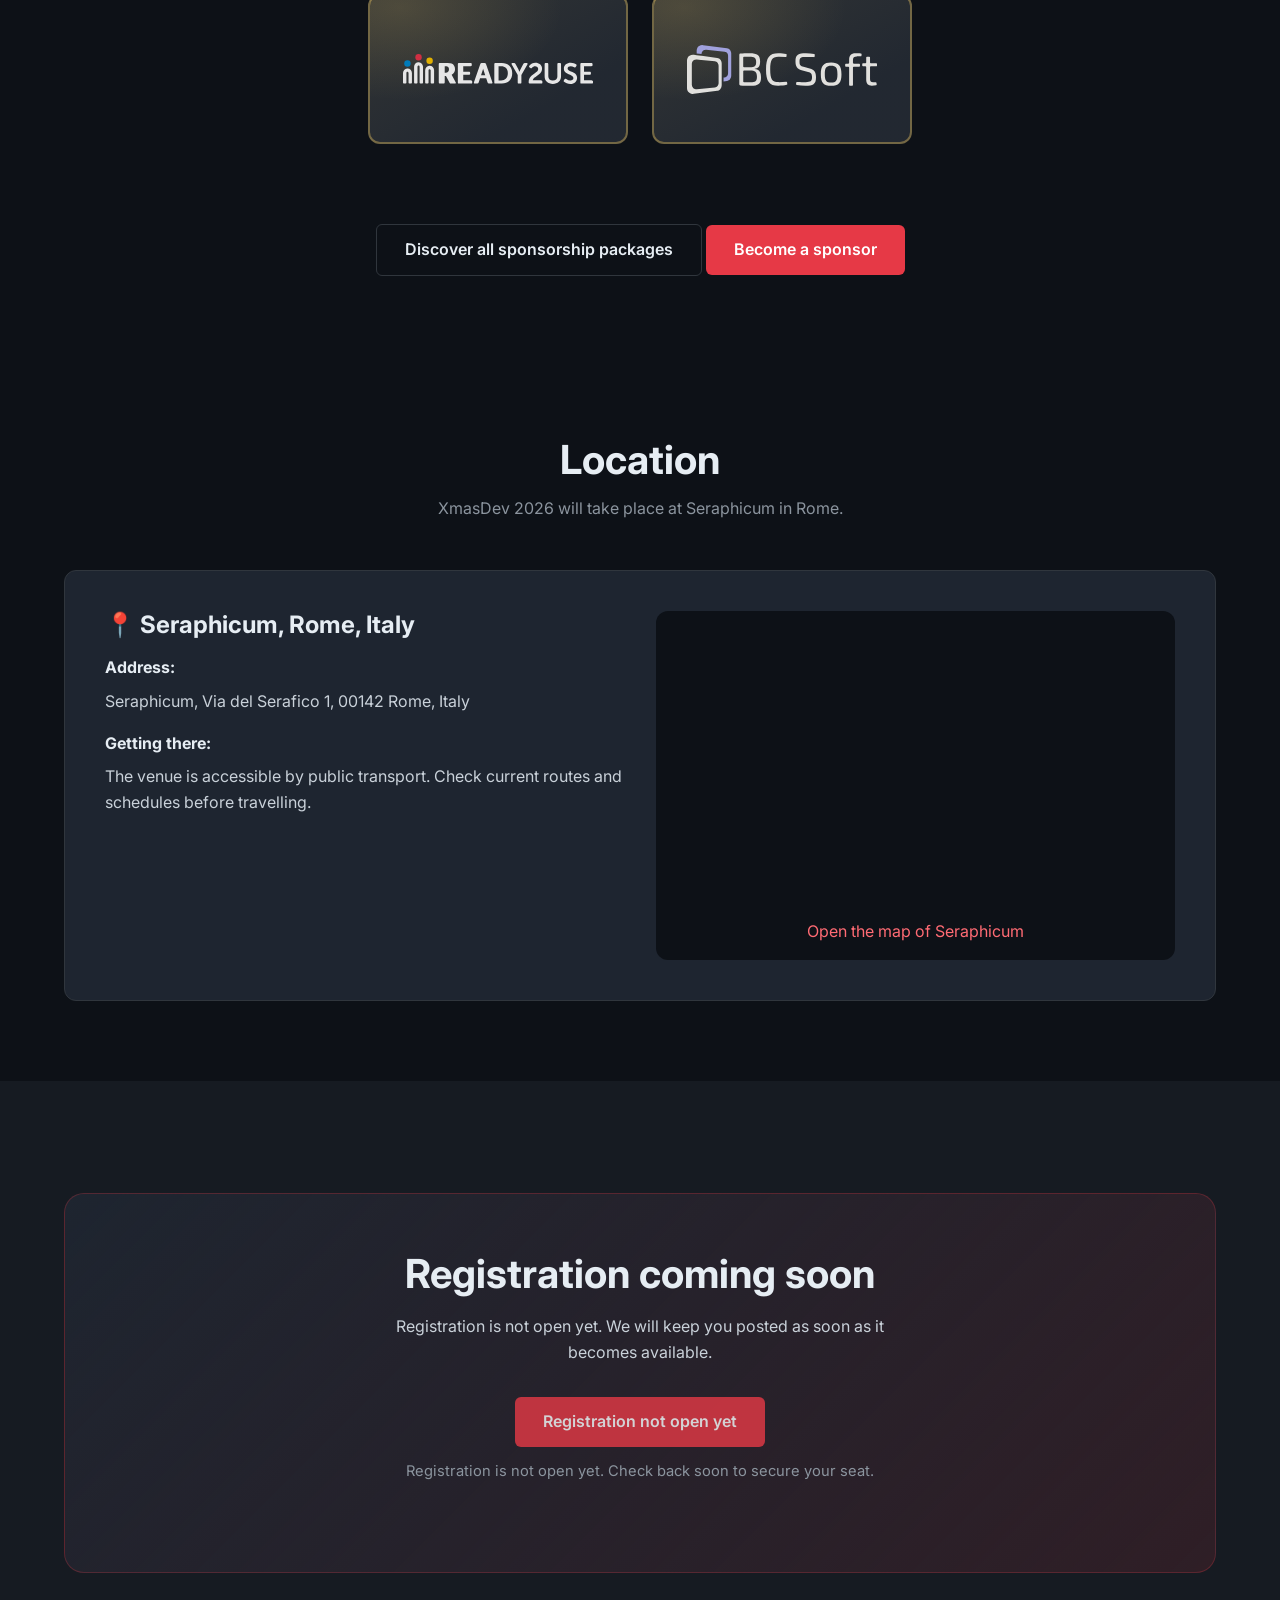
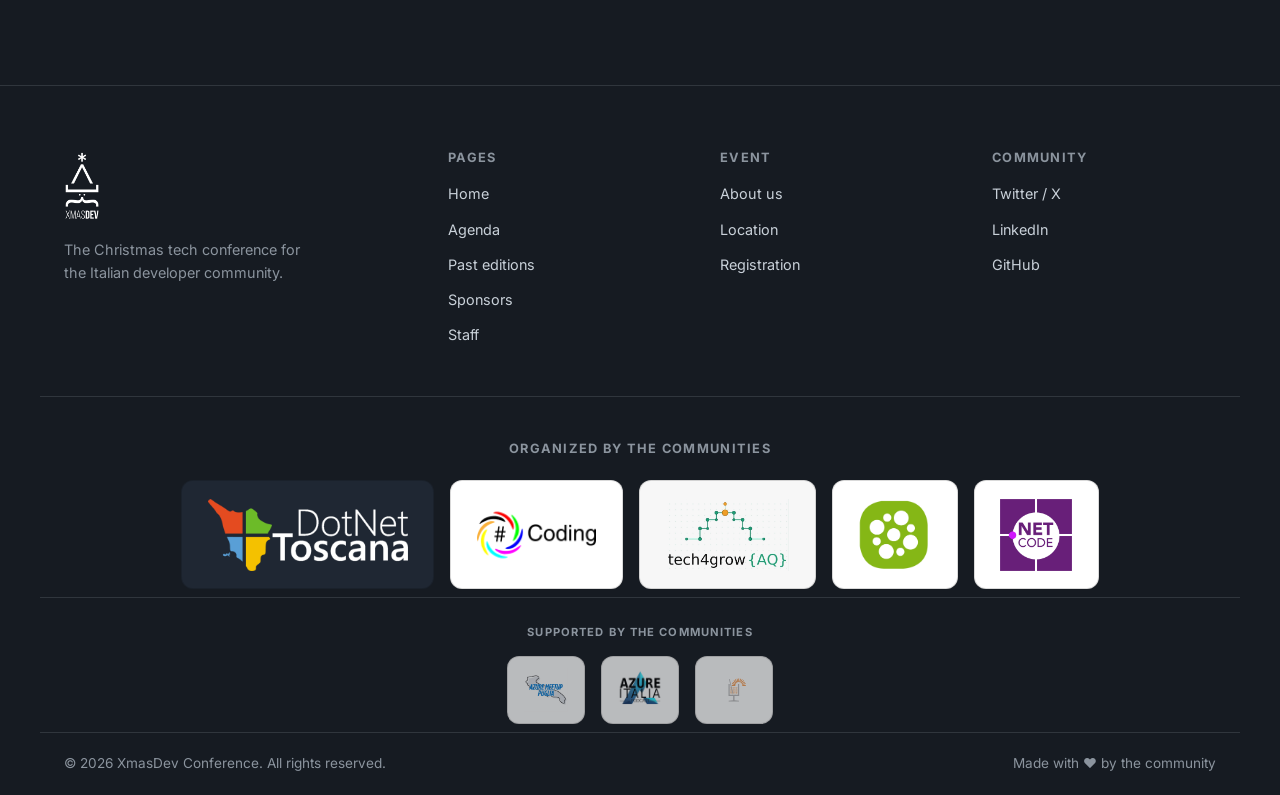
==== commit 846e7314: "Replace Azure Maps with OpenStreetMap embed and remove API-key requirements from event location." ====
--- a/index.html
+++ b/index.html
@@ -14,7 +14,6 @@
   <link rel="preconnect" href="https://fonts.gstatic.com" crossorigin />
   <link href="https://fonts.googleapis.com/css2?family=Inter:wght@400;500;600;700;800&family=JetBrains+Mono:wght@400;500&display=swap" rel="stylesheet" />
   <link rel="stylesheet" href="css/style.css" />
-  <link rel="stylesheet" href="https://atlas.microsoft.com/sdk/javascript/mapcontrol/3/atlas.min.css" />
   <link rel="icon" href="assets/favicon.ico" sizes="any" />
   <link rel="icon" type="image/png" href="assets/favicon.png" />
   <link rel="apple-touch-icon" href="assets/apple-touch-icon.png" />
@@ -162,7 +161,7 @@
       <div class="feature">
         <div class="feature__content">
           <h2 data-i18n-html="event.title">Un giorno dedicato al <span style="color:var(--color-primary)">tuo</span> percorso da sviluppatore</h2>
-          <p data-i18n="event.desc">XmasDev nasce dall'idea che la crescita professionale passa anche dallo scambio con i propri pari. L'evento si svolge in una giornata intensa, ricca di contenuti di qualità e momenti informali, con l'obiettivo di creare legami duraturi nella community.</p>
+          <p data-i18n="event.desc">XmasDev nasce dall'idea che la crescita professionale passa anche dallo scambio con i propri pari. L'evento si svolge in una giornata intensa, ricca di contenuti e momenti di confronto.</p>
           <ul class="feature__list">
             <li data-i18n="event.li1">3 track tecniche + 1 workshop pratico</li>
             <li data-i18n="event.li2">Speaker selezionati dalla community</li>
@@ -232,7 +231,7 @@
         <p id="location-description">L'evento si terrà a Roma in una sede ancora TBD.</p>
       </div>
 
-      <div style="background:var(--color-surface);border:1px solid var(--color-border);border-radius:var(--radius-md);padding:2.5rem;display:grid;grid-template-columns:1fr 1fr;gap:2rem;align-items:center;" role="region" aria-label="Dettagli location">
+      <div style="background:var(--color-surface);border:1px solid var(--color-border);border-radius:var(--radius-md);padding:2.5rem;display:grid;grid-template-columns:1fr 1fr;gap:2rem;align-items:stretch;">
         <div>
           <h3 id="location-city" style="margin-bottom:1rem;">📍 Roma, Italia</h3>
           <p style="margin-bottom:0.5rem;"><strong id="location-address-label" style="color:var(--color-text);">Indirizzo:</strong></p>
@@ -241,8 +240,14 @@
           <p id="location-transport">Raggiungibile con Metro A, B e C. Ampia disponibilità di mezzi di superficie nelle vicinanze.</p>
         </div>
         <div id="location-map-container" style="background:var(--color-bg);border-radius:var(--radius-md);padding:1rem;min-height:280px;display:flex;align-items:center;justify-content:center;flex-direction:column;gap:0.75rem;">
-          <div id="location-map-embed" role="application" aria-label="Mappa location" style="width:100%;height:280px;border:0;border-radius:8px;display:none;"></div>
-          <div id="location-map-fallback" style="text-align:center;line-height:1;">
+          <iframe
+            id="location-map-embed"
+            title="Mappa location"
+            loading="lazy"
+            referrerpolicy="no-referrer-when-downgrade"
+            style="width:100%;height:280px;border:0;border-radius:8px;display:none;"
+          ></iframe>
+          <div id="location-map-fallback" style="text-align:center;line-height:1;display:block;">
             <div aria-hidden="true" style="font-size:4rem;">🗺</div>
             <p id="location-map-fallback-text" style="margin:0.75rem 0 0;">Mappa non disponibile. Consulta l'indirizzo della sede.</p>
           </div>
@@ -323,7 +328,6 @@
     </div>
   </footer>
 
-  <script src="https://atlas.microsoft.com/sdk/javascript/mapcontrol/3/atlas.min.js"></script>
   <script src="js/main.js"></script>
 </body>
 </html>
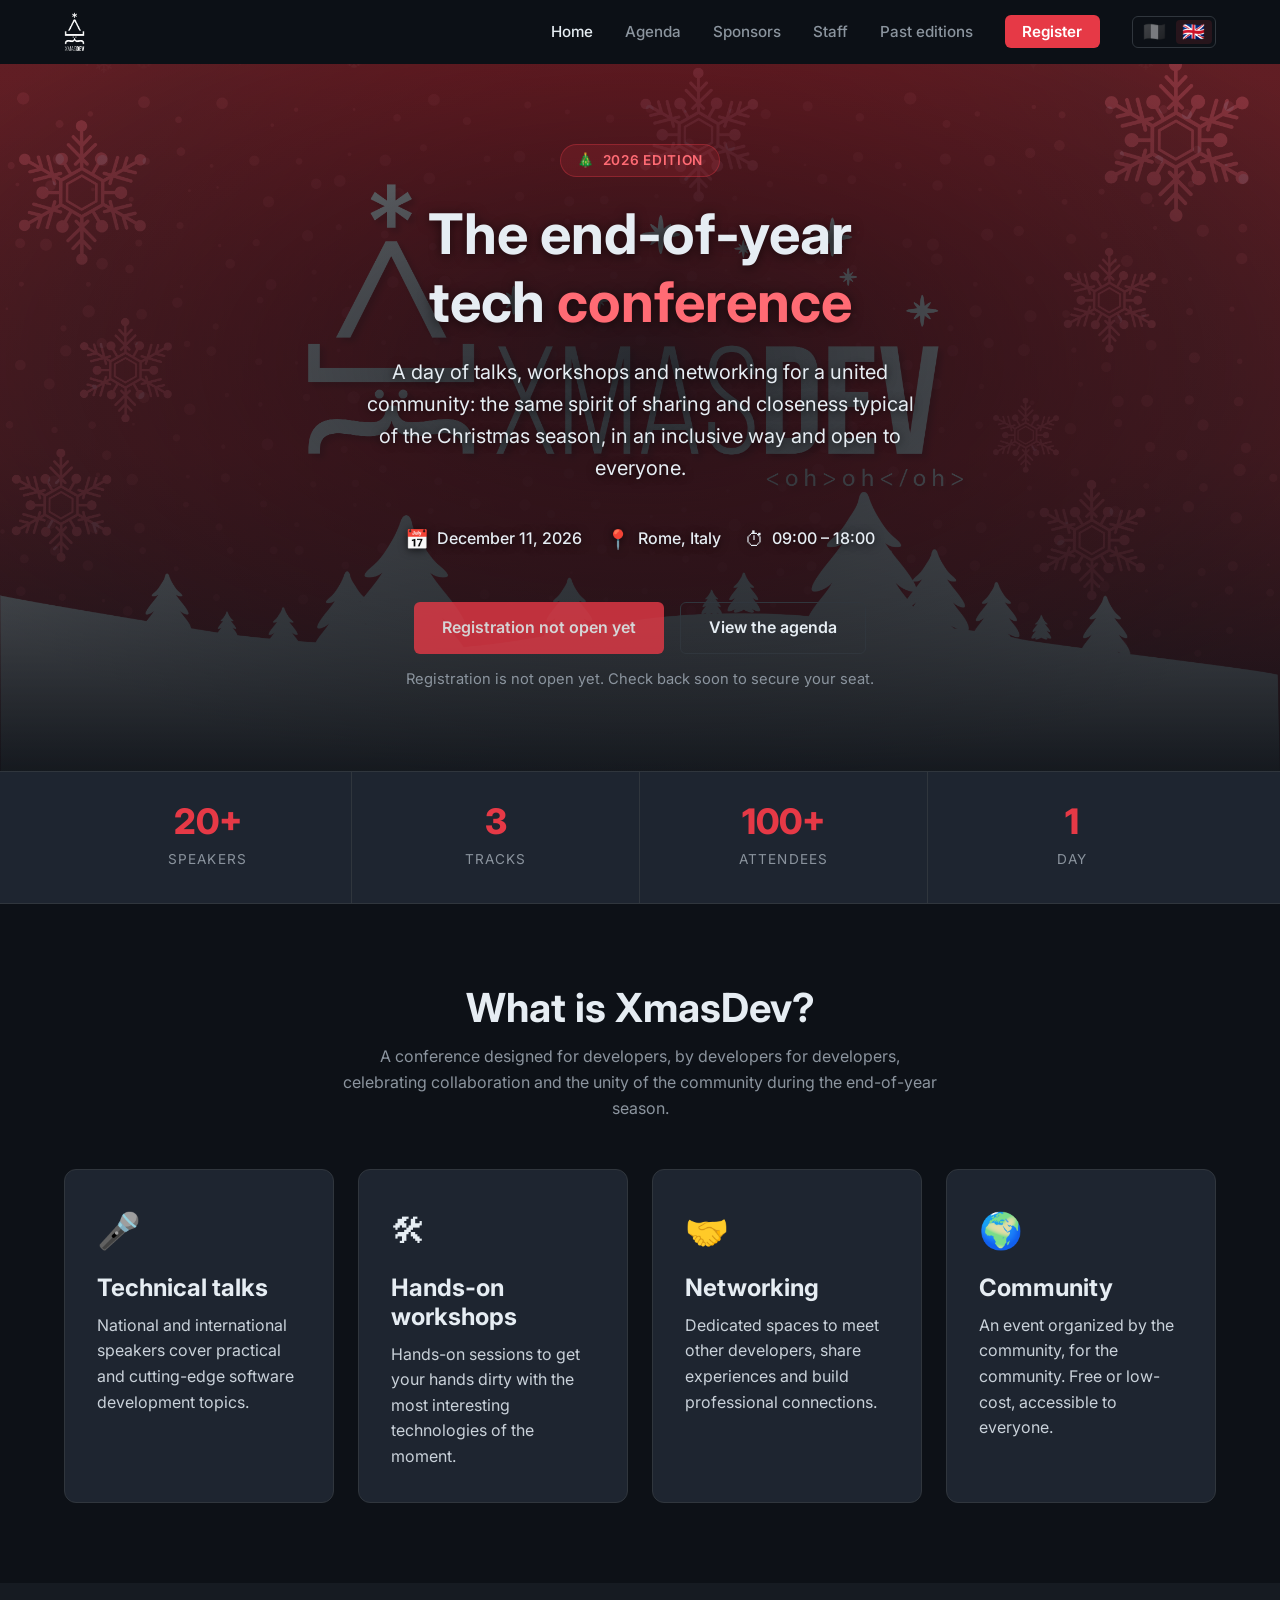
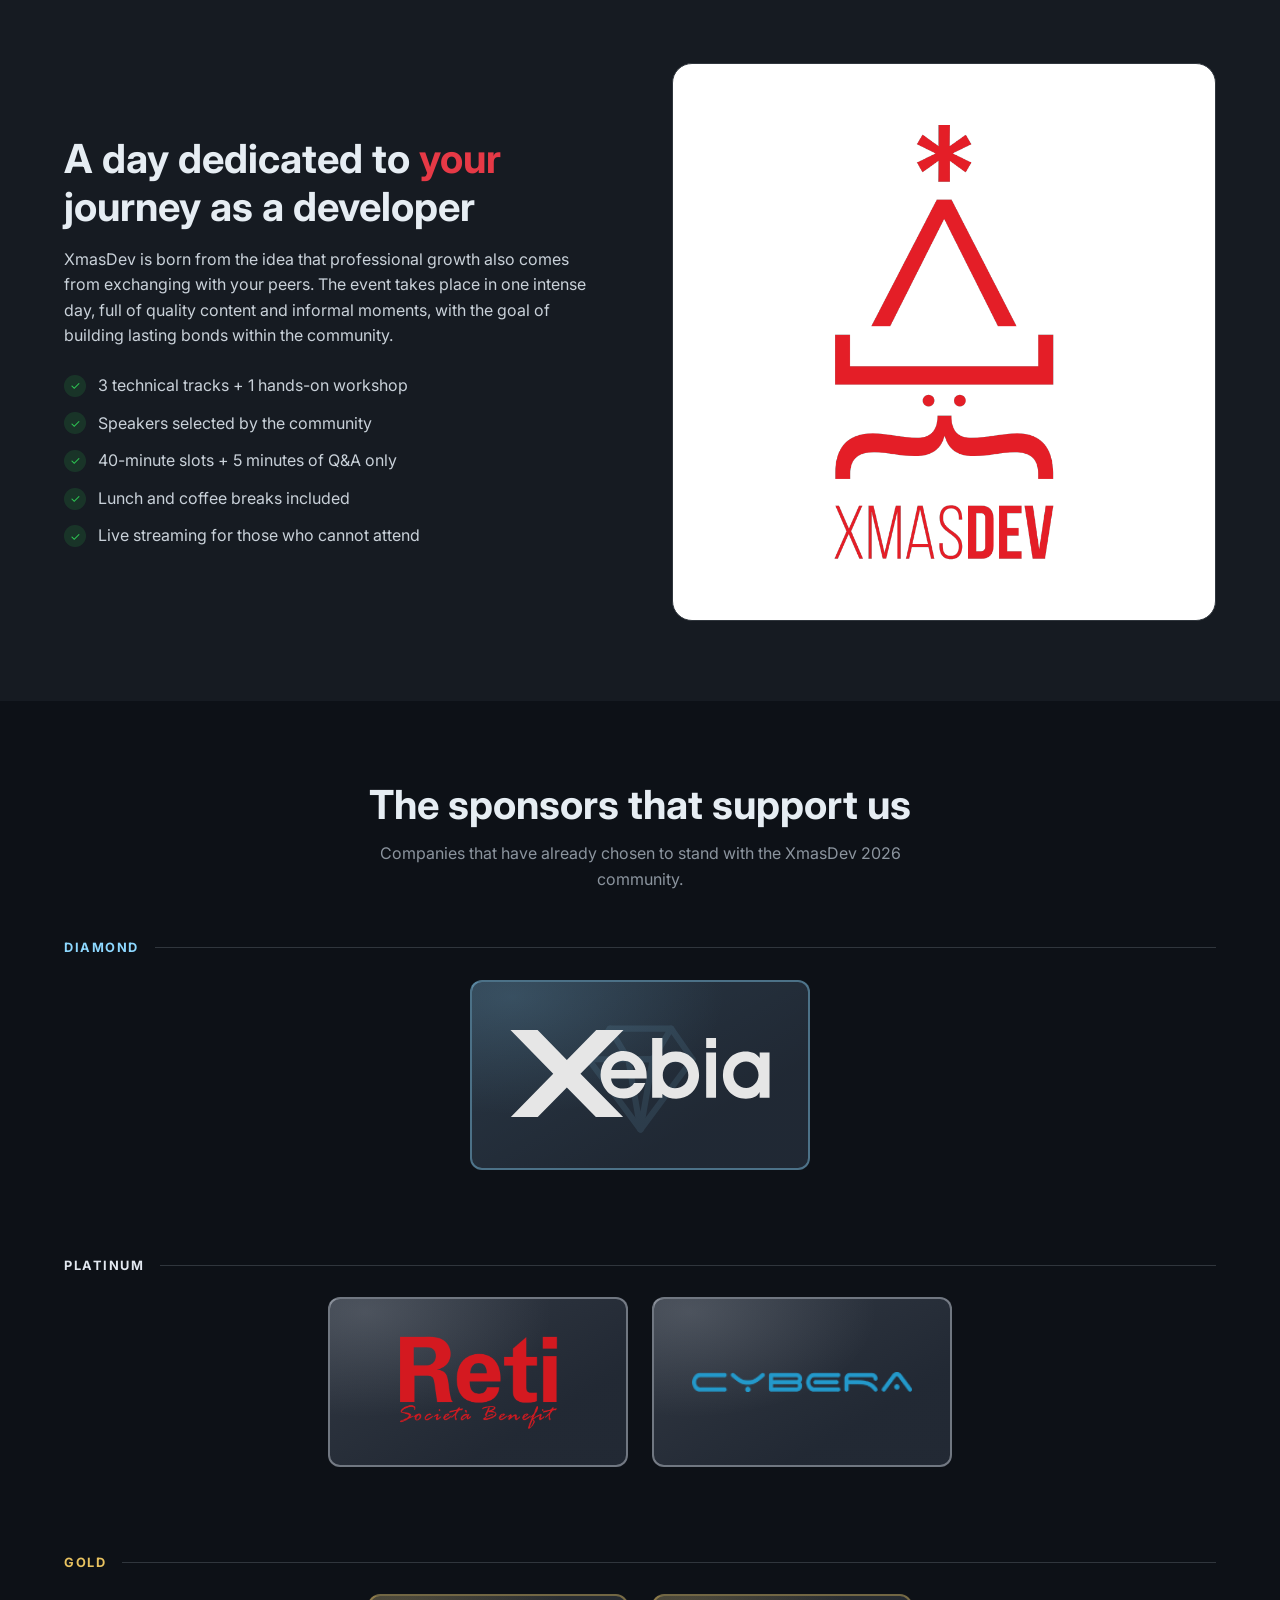
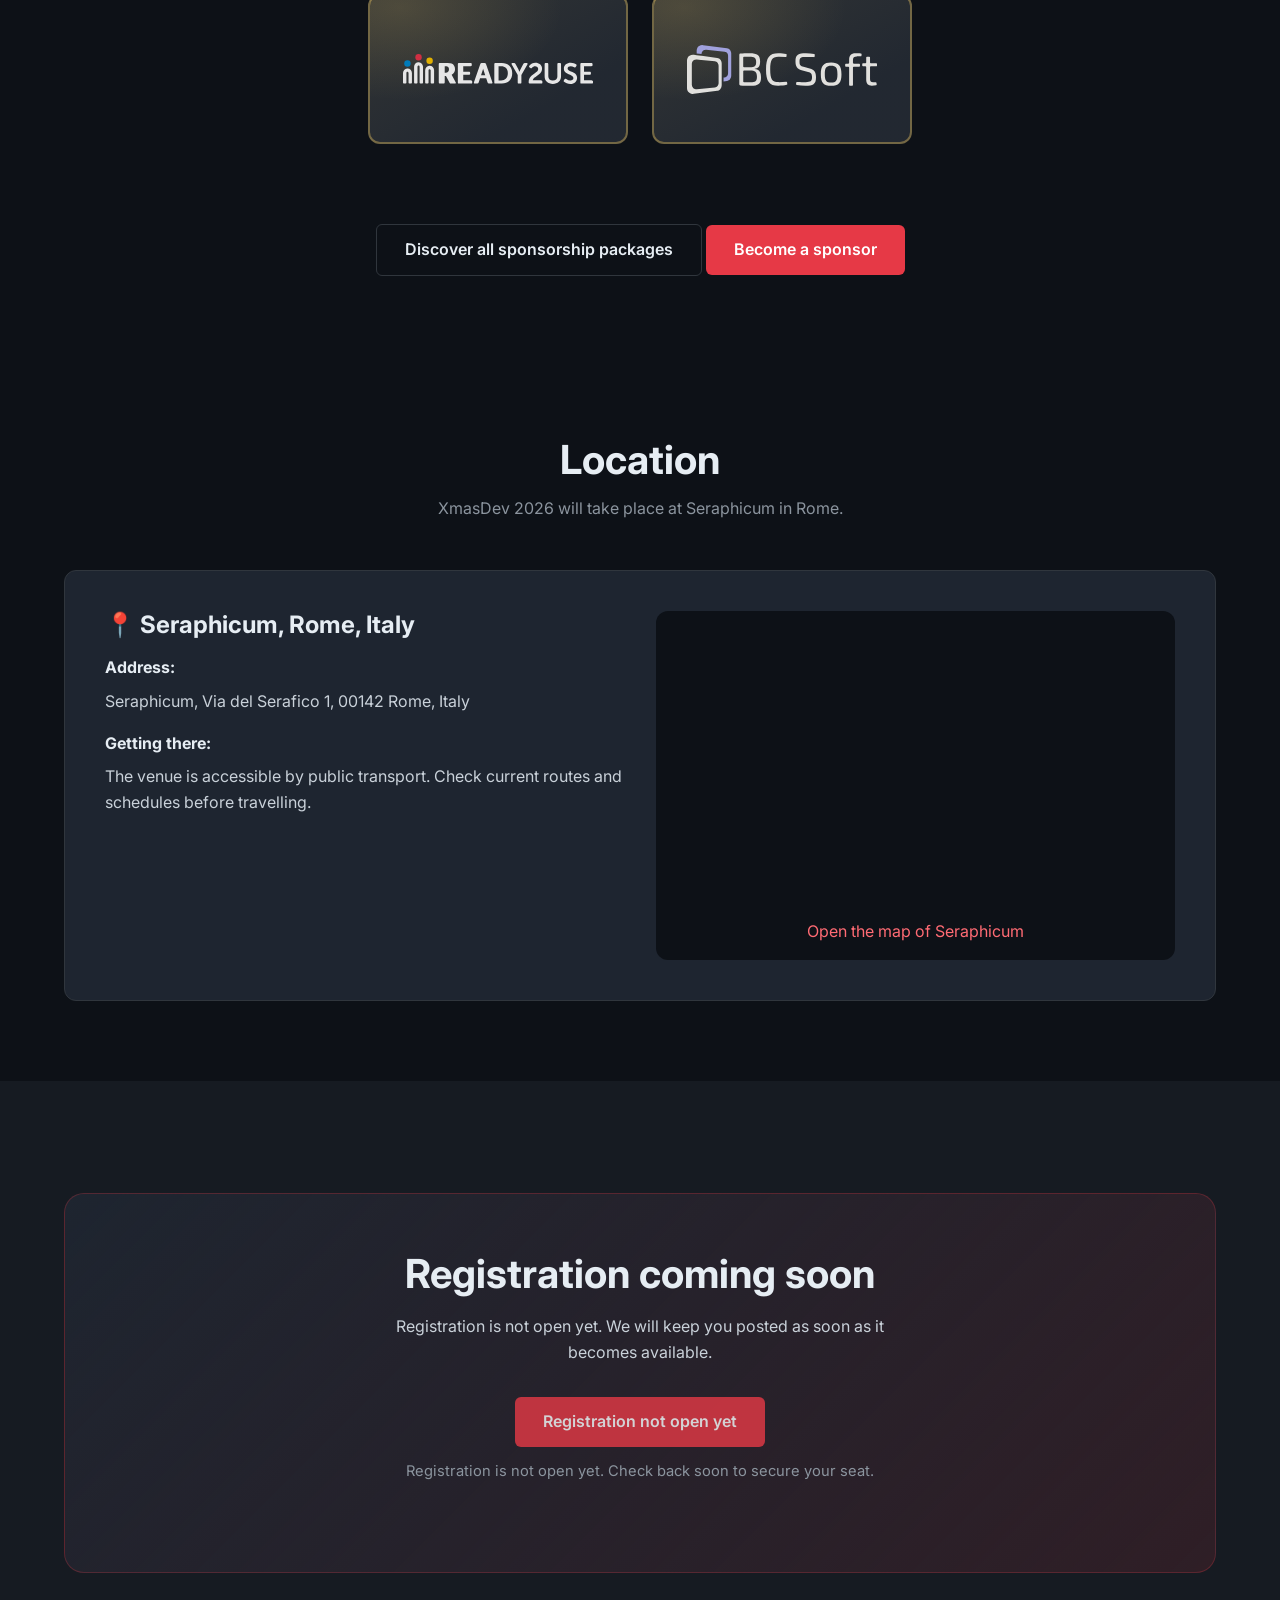
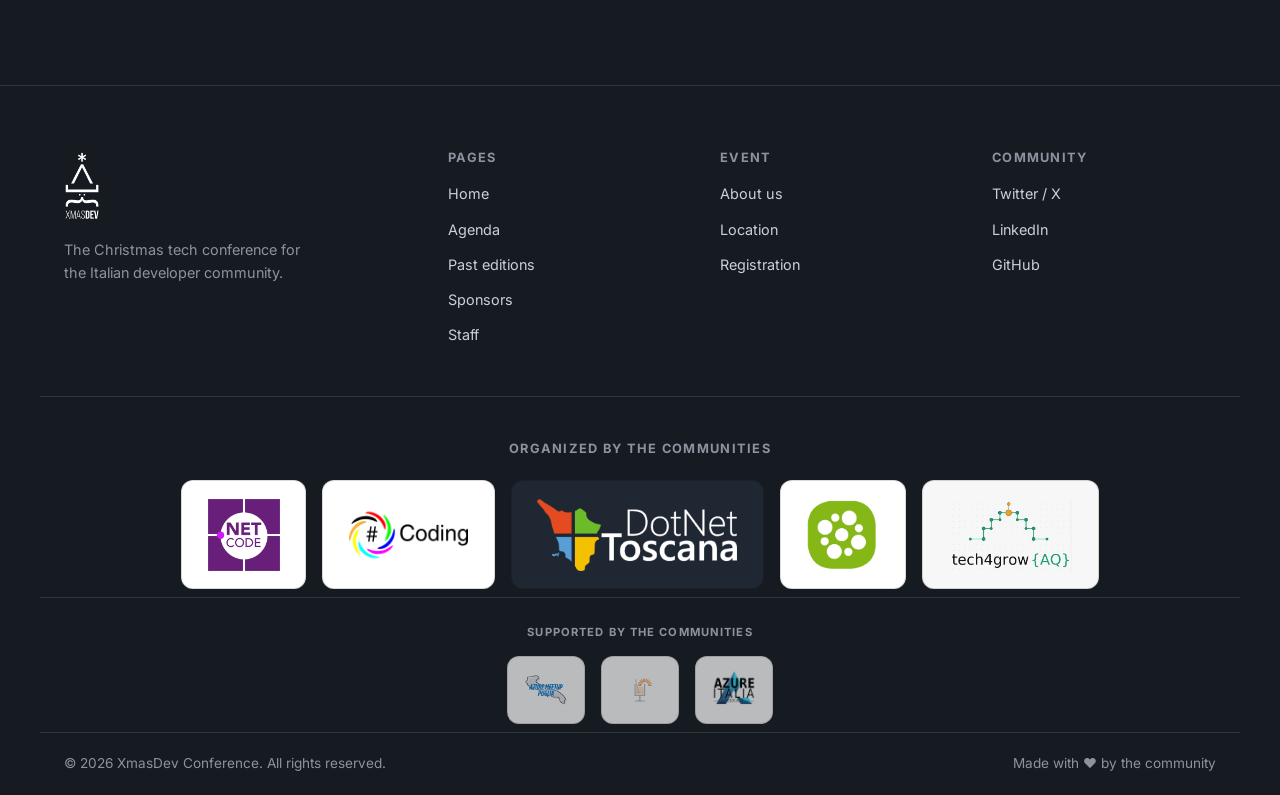
==== commit 273fe4cb: "Generate keyless OpenStreetMap map from venue coordinates and make location card responsive Co-autho" ====
--- a/index.html
+++ b/index.html
@@ -231,7 +231,7 @@
         <p id="location-description">L'evento si terrà a Roma in una sede ancora TBD.</p>
       </div>
 
-      <div style="background:var(--color-surface);border:1px solid var(--color-border);border-radius:var(--radius-md);padding:2.5rem;display:grid;grid-template-columns:1fr 1fr;gap:2rem;align-items:stretch;">
+      <div class="location-card">
         <div>
           <h3 id="location-city" style="margin-bottom:1rem;">📍 Roma, Italia</h3>
           <p style="margin-bottom:0.5rem;"><strong id="location-address-label" style="color:var(--color-text);">Indirizzo:</strong></p>
--- a/css/style.css
+++ b/css/style.css
@@ -1421,8 +1421,27 @@
 .badge--yellow { background: rgba(244, 208, 63, 0.15); color: var(--color-accent); }
 .badge--blue   { background: rgba(56, 139, 253, 0.15); color: #79c0ff; }
 
+/* ---- Location ---------------------------------------------- */
+.location-card {
+  background: var(--color-surface);
+  border: 1px solid var(--color-border);
+  border-radius: var(--radius-md);
+  padding: 2.5rem;
+  display: grid;
+  grid-template-columns: 1fr 1fr;
+  gap: 2rem;
+  align-items: stretch;
+}
+
+.location-card > * { min-width: 0; }
+
 /* ---- Responsive -------------------------------------------- */
 @media (max-width: 900px) {
+  .location-card {
+    grid-template-columns: 1fr;
+    padding: 1.5rem;
+  }
+
   .feature {
     grid-template-columns: 1fr;
     gap: 2rem;
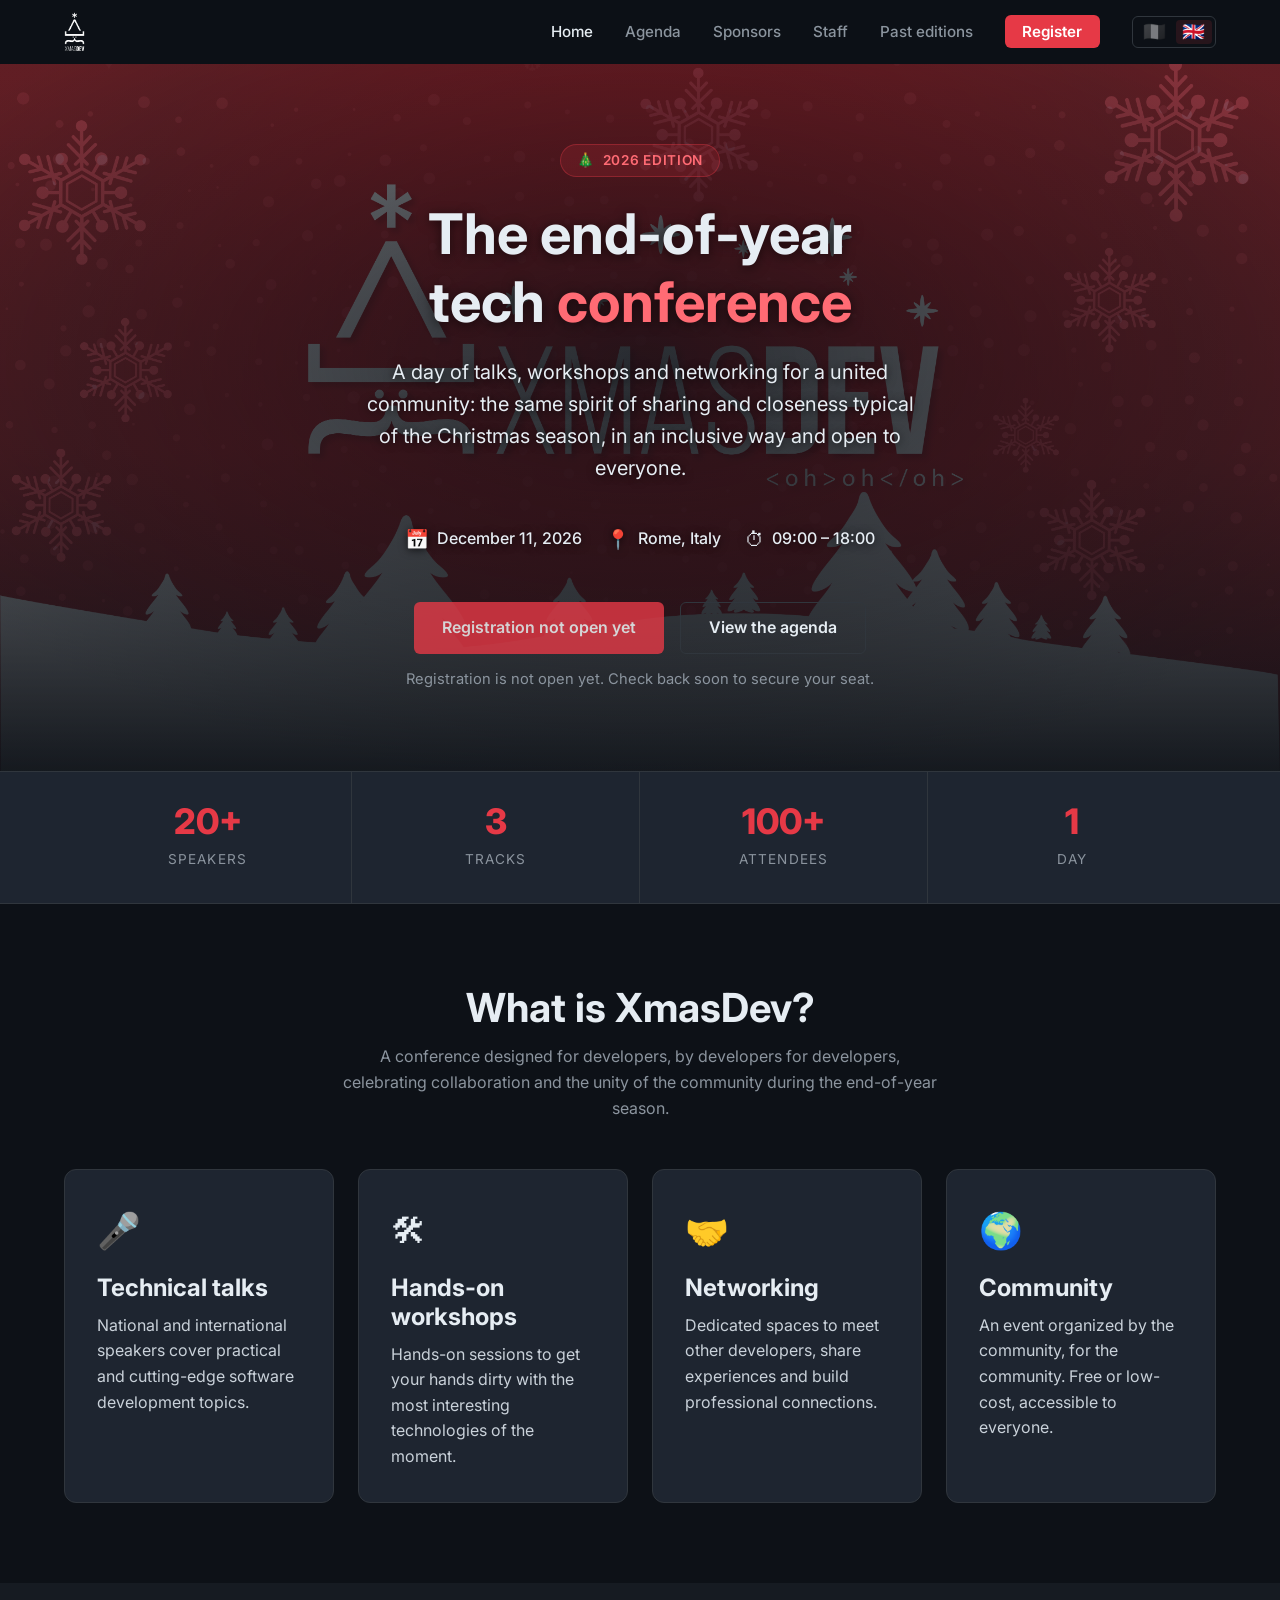
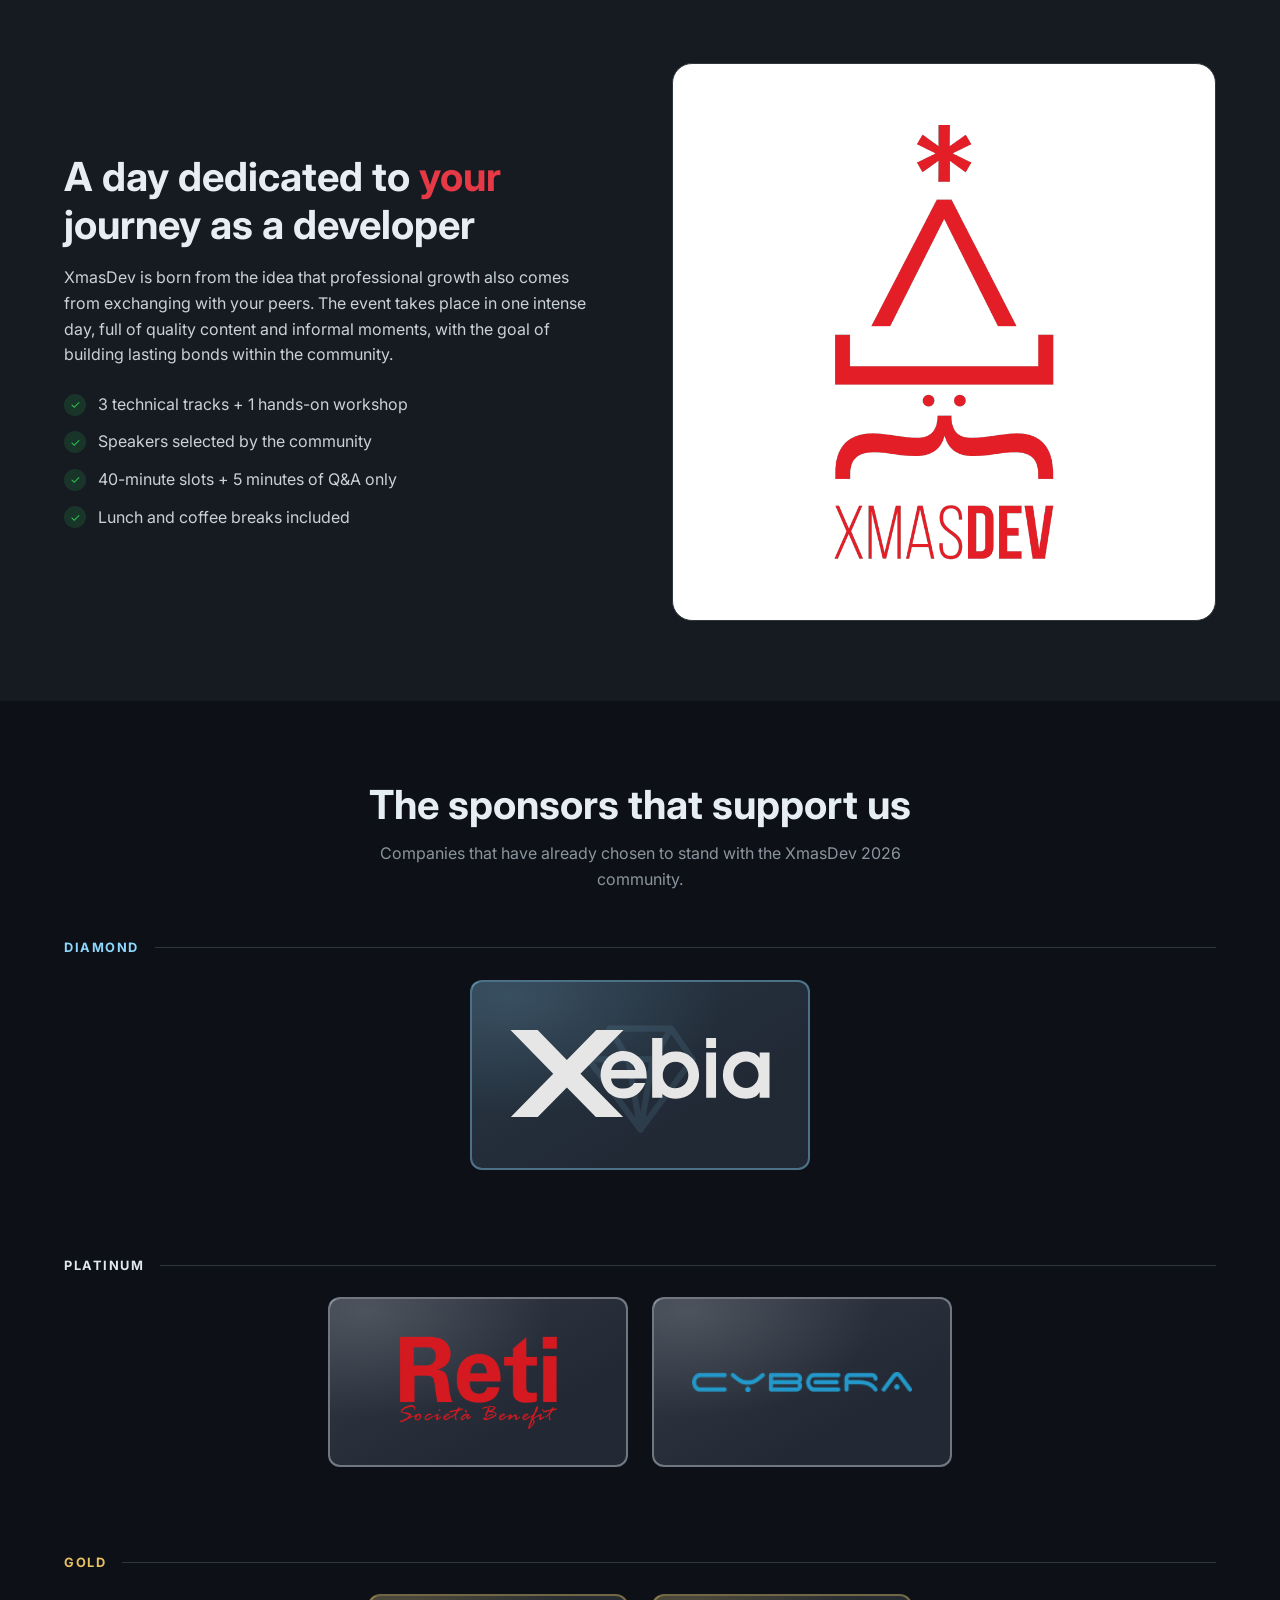
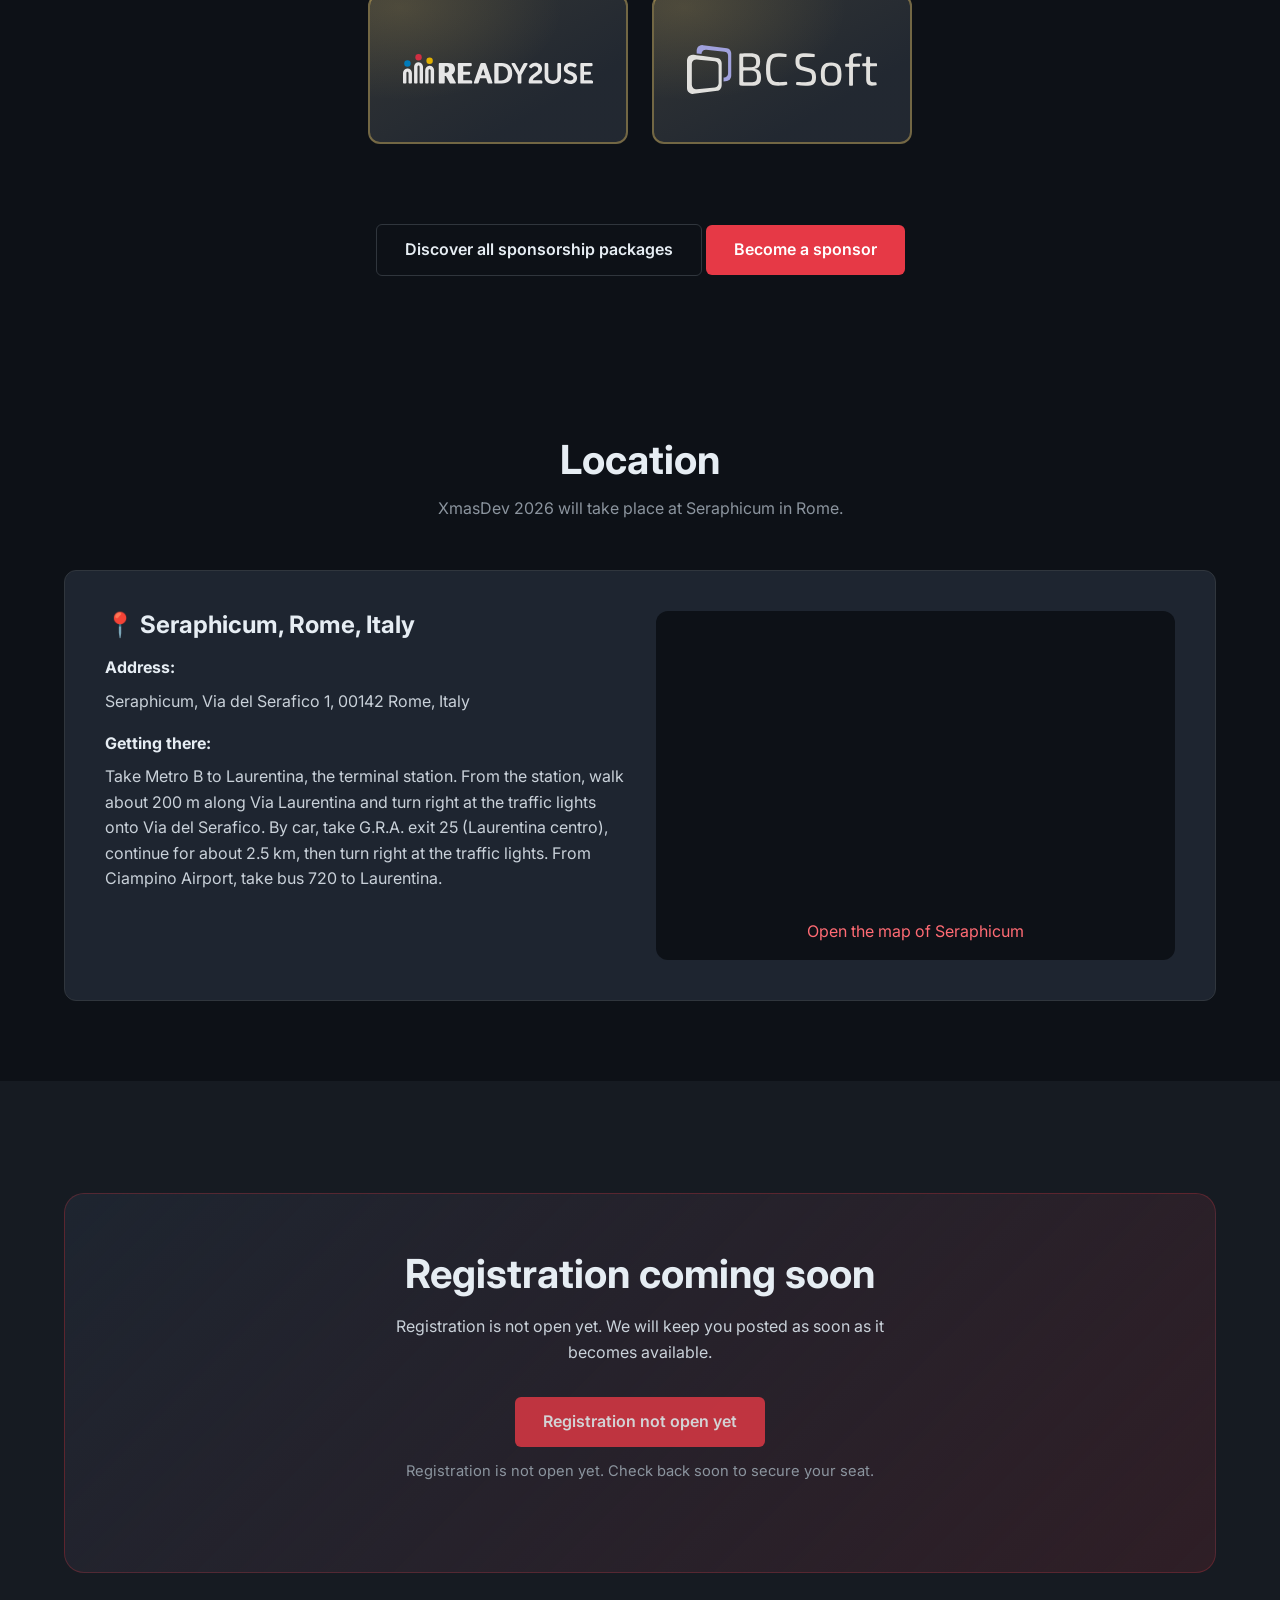
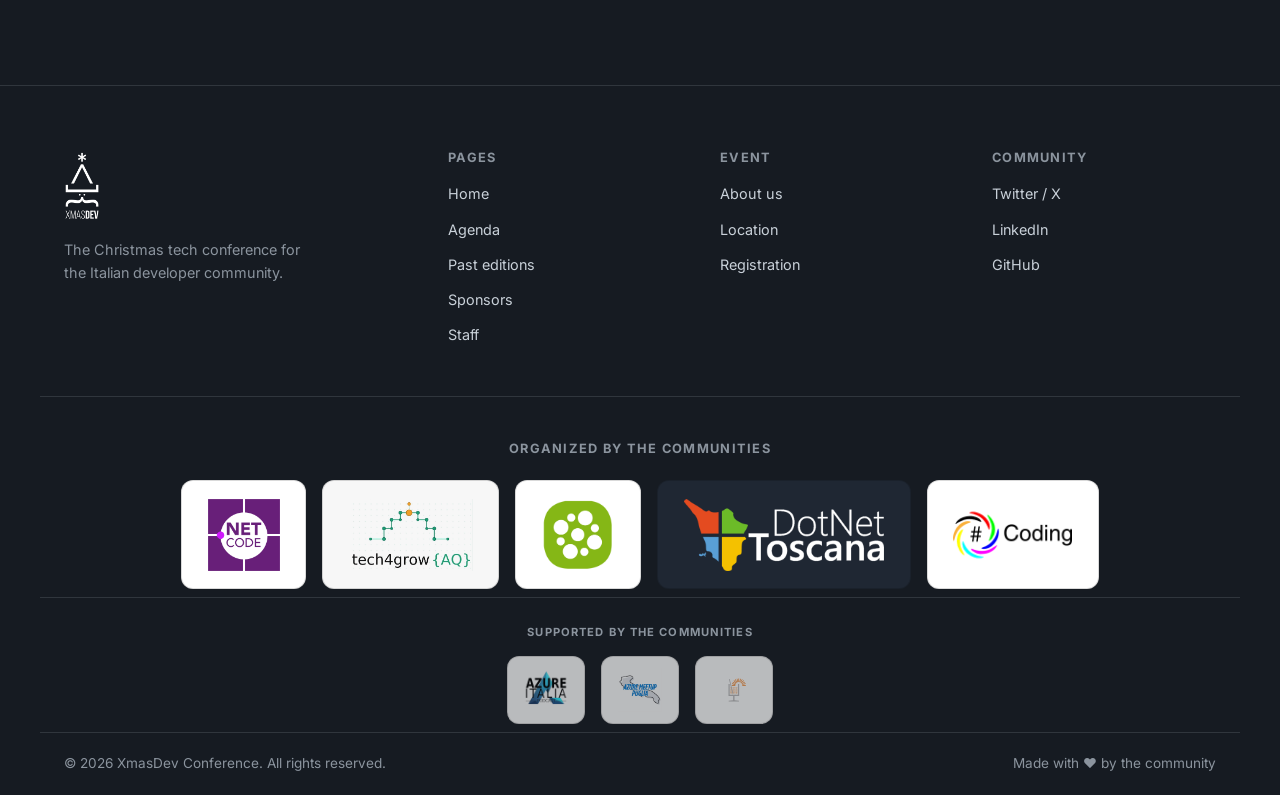
==== commit 6966a6cb: "Remove live streaming mention and update visibility description for sponsors" ====
--- a/index.html
+++ b/index.html
@@ -167,7 +167,6 @@
             <li data-i18n="event.li2">Speaker selezionati dalla community</li>
             <li data-i18n="event.li3">Solo slot da 40 minuti + 5 minuti di domande</li>
             <li data-i18n="event.li4">Pranzo e coffee break inclusi</li>
-            <li data-i18n="event.li5">Streaming live per chi non può essere presente</li>
           </ul>
         </div>
         <div class="feature__visual" aria-hidden="true">
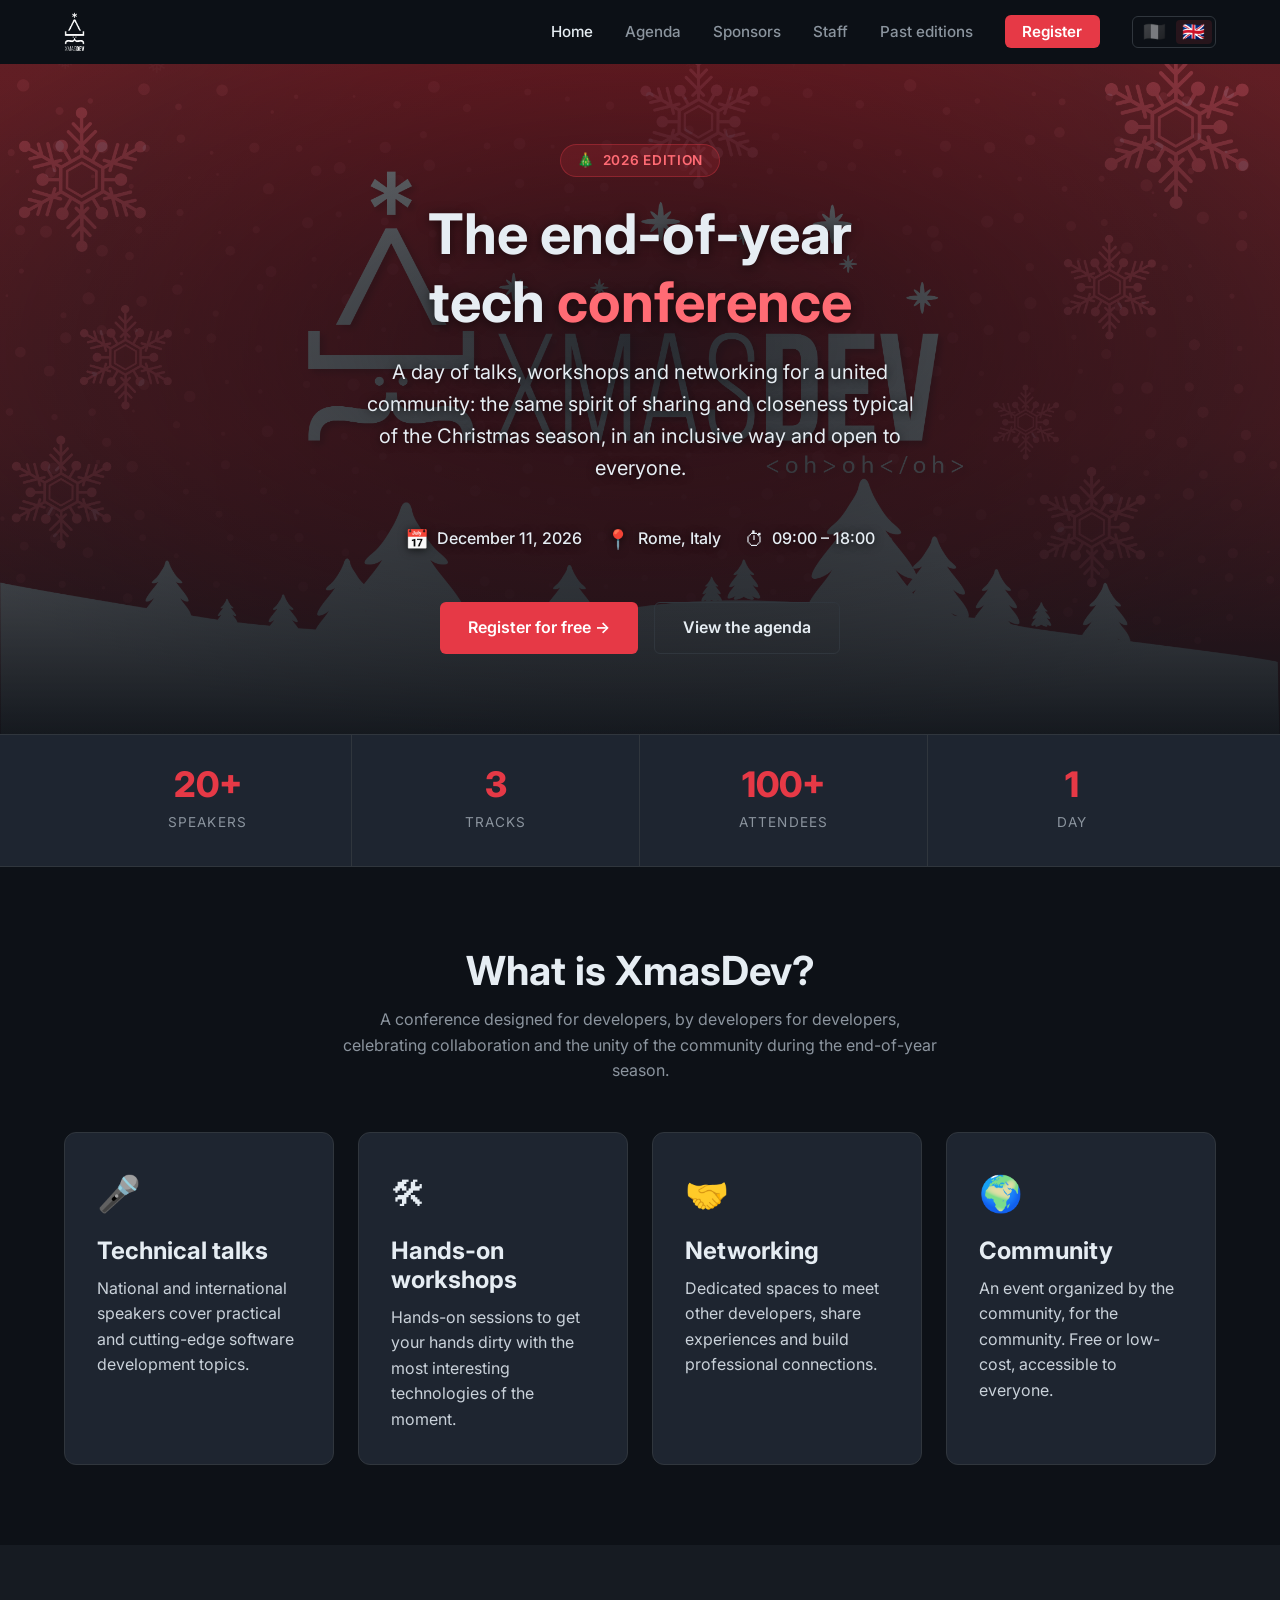
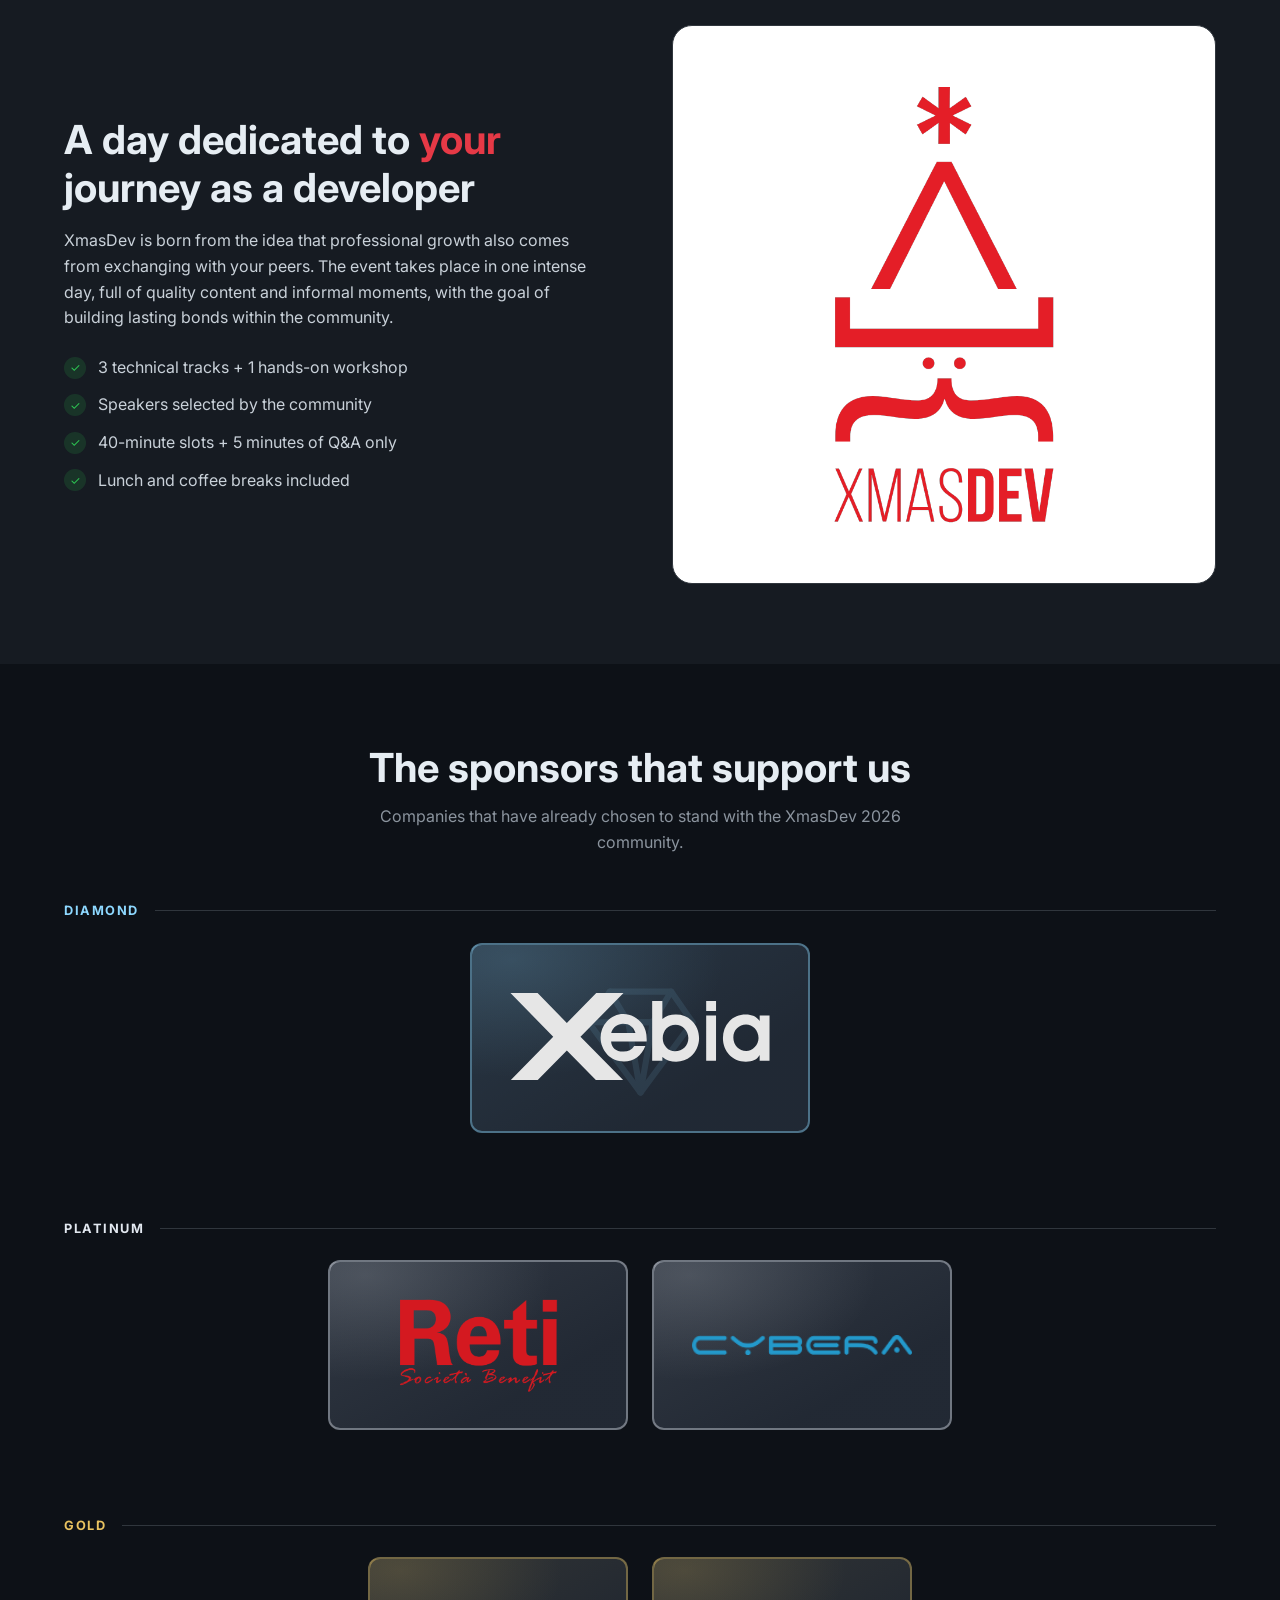
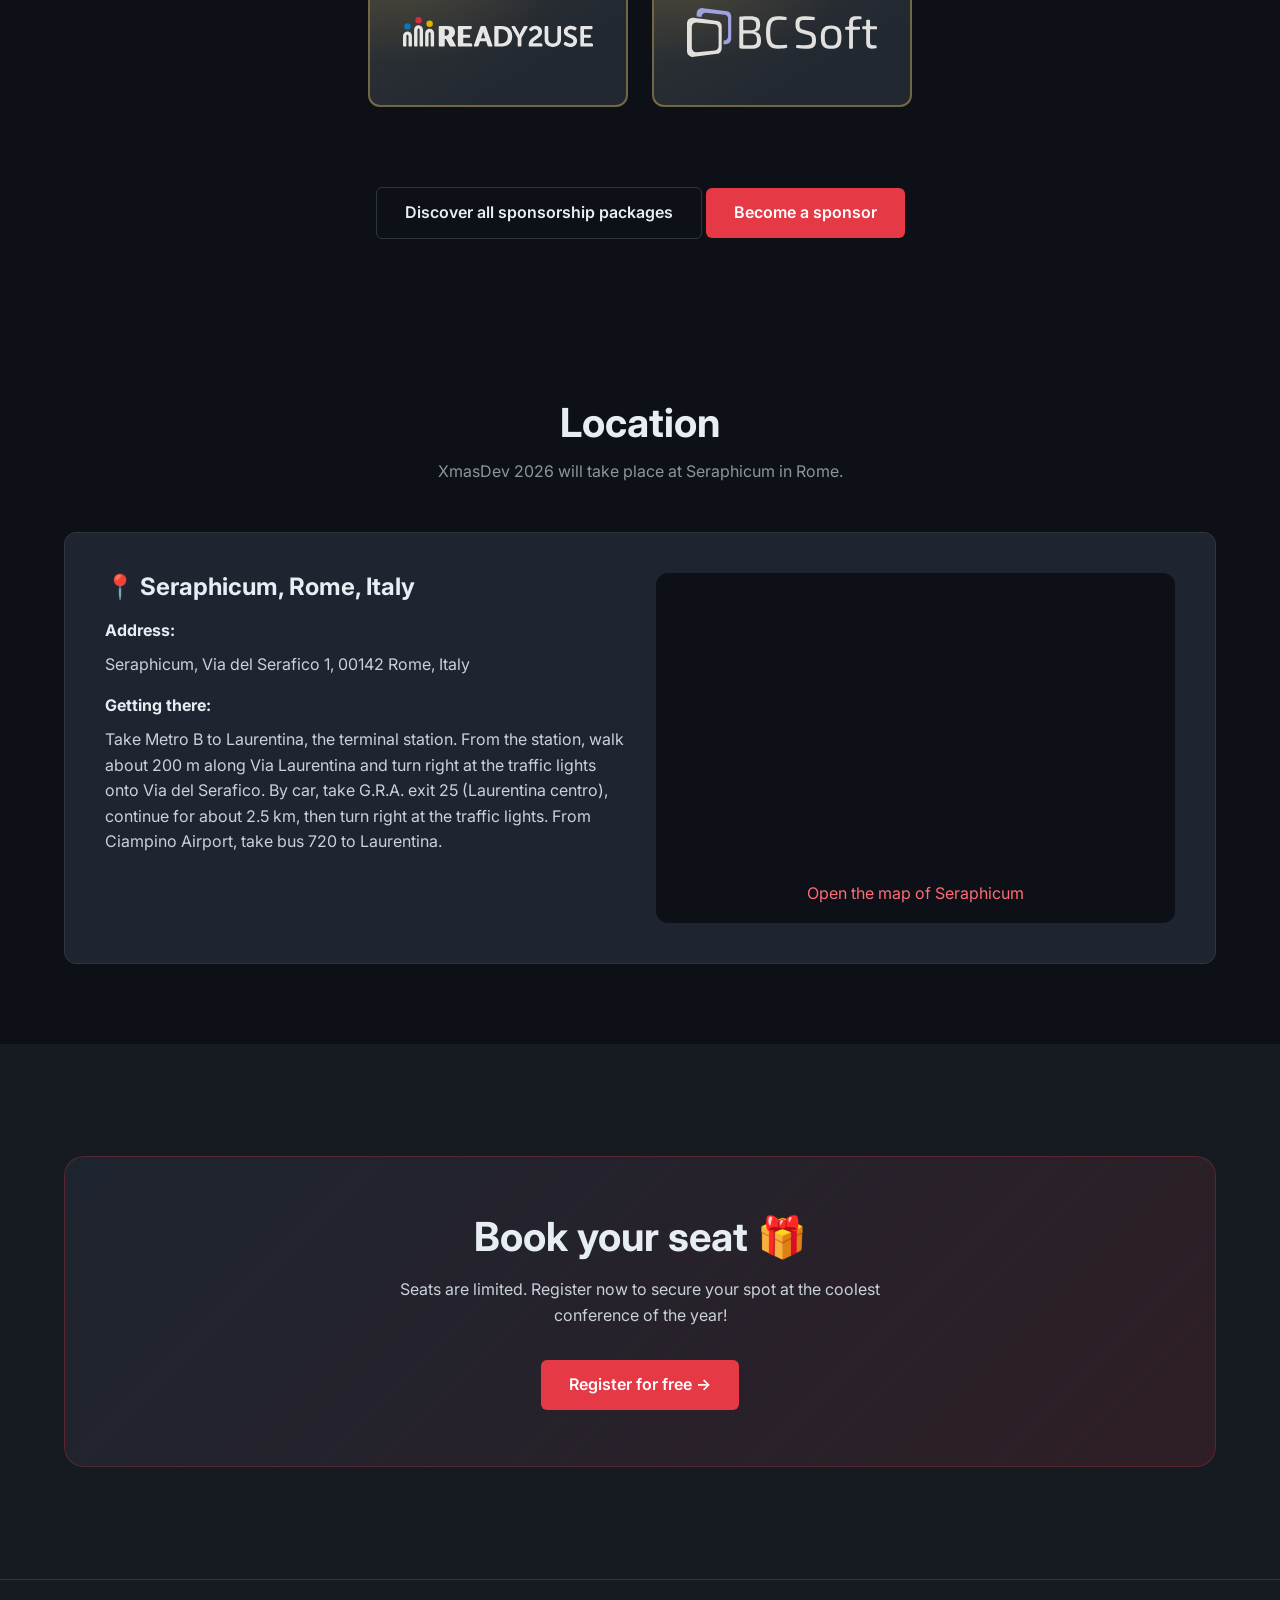
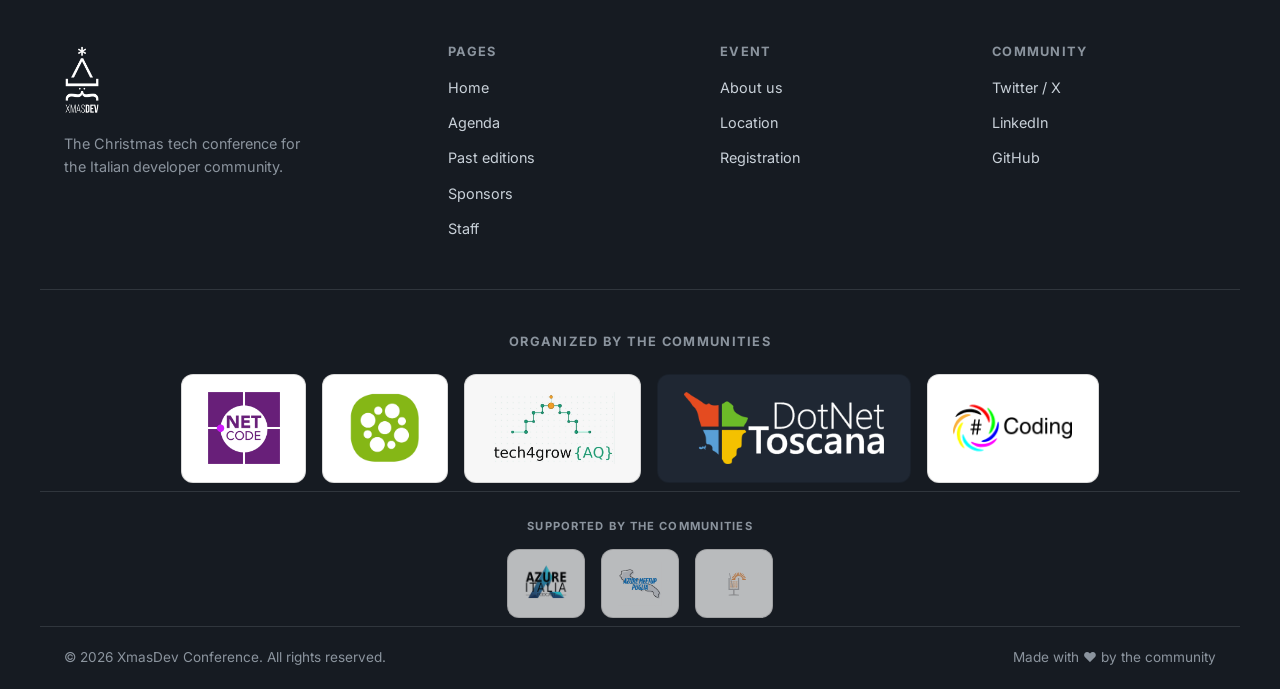
==== commit f0d7a4d2: "Implement Eventbrite checkout integration and update registration status in 2026 edition" ====
--- a/index.html
+++ b/index.html
@@ -275,6 +275,7 @@
           Registrati gratuitamente →
         </a>
         <p id="registration-status-tickets" class="registration-status" hidden aria-live="polite"></p>
+        <div id="eventbrite-checkout" class="eventbrite-checkout" hidden></div>
       </div>
     </div>
   </section>
--- a/css/style.css
+++ b/css/style.css
@@ -438,6 +438,8 @@
   opacity: 0.8;
 }
 
+.btn[hidden] { display: none; }
+
 .btn.btn--disabled,
 .btn[aria-disabled='true'] {
   pointer-events: none;
@@ -449,6 +451,17 @@
   color: var(--color-text-muted);
   font-size: 0.92rem;
 }
+
+.eventbrite-checkout {
+  margin: 2rem auto 0;
+  max-width: 900px;
+  background: #fff;
+  border-radius: var(--radius-md);
+  overflow: hidden;
+  text-align: left;
+}
+
+.eventbrite-checkout[hidden] { display: none; }
 
 /* ---- Stats bar --------------------------------------------- */
 .stats {
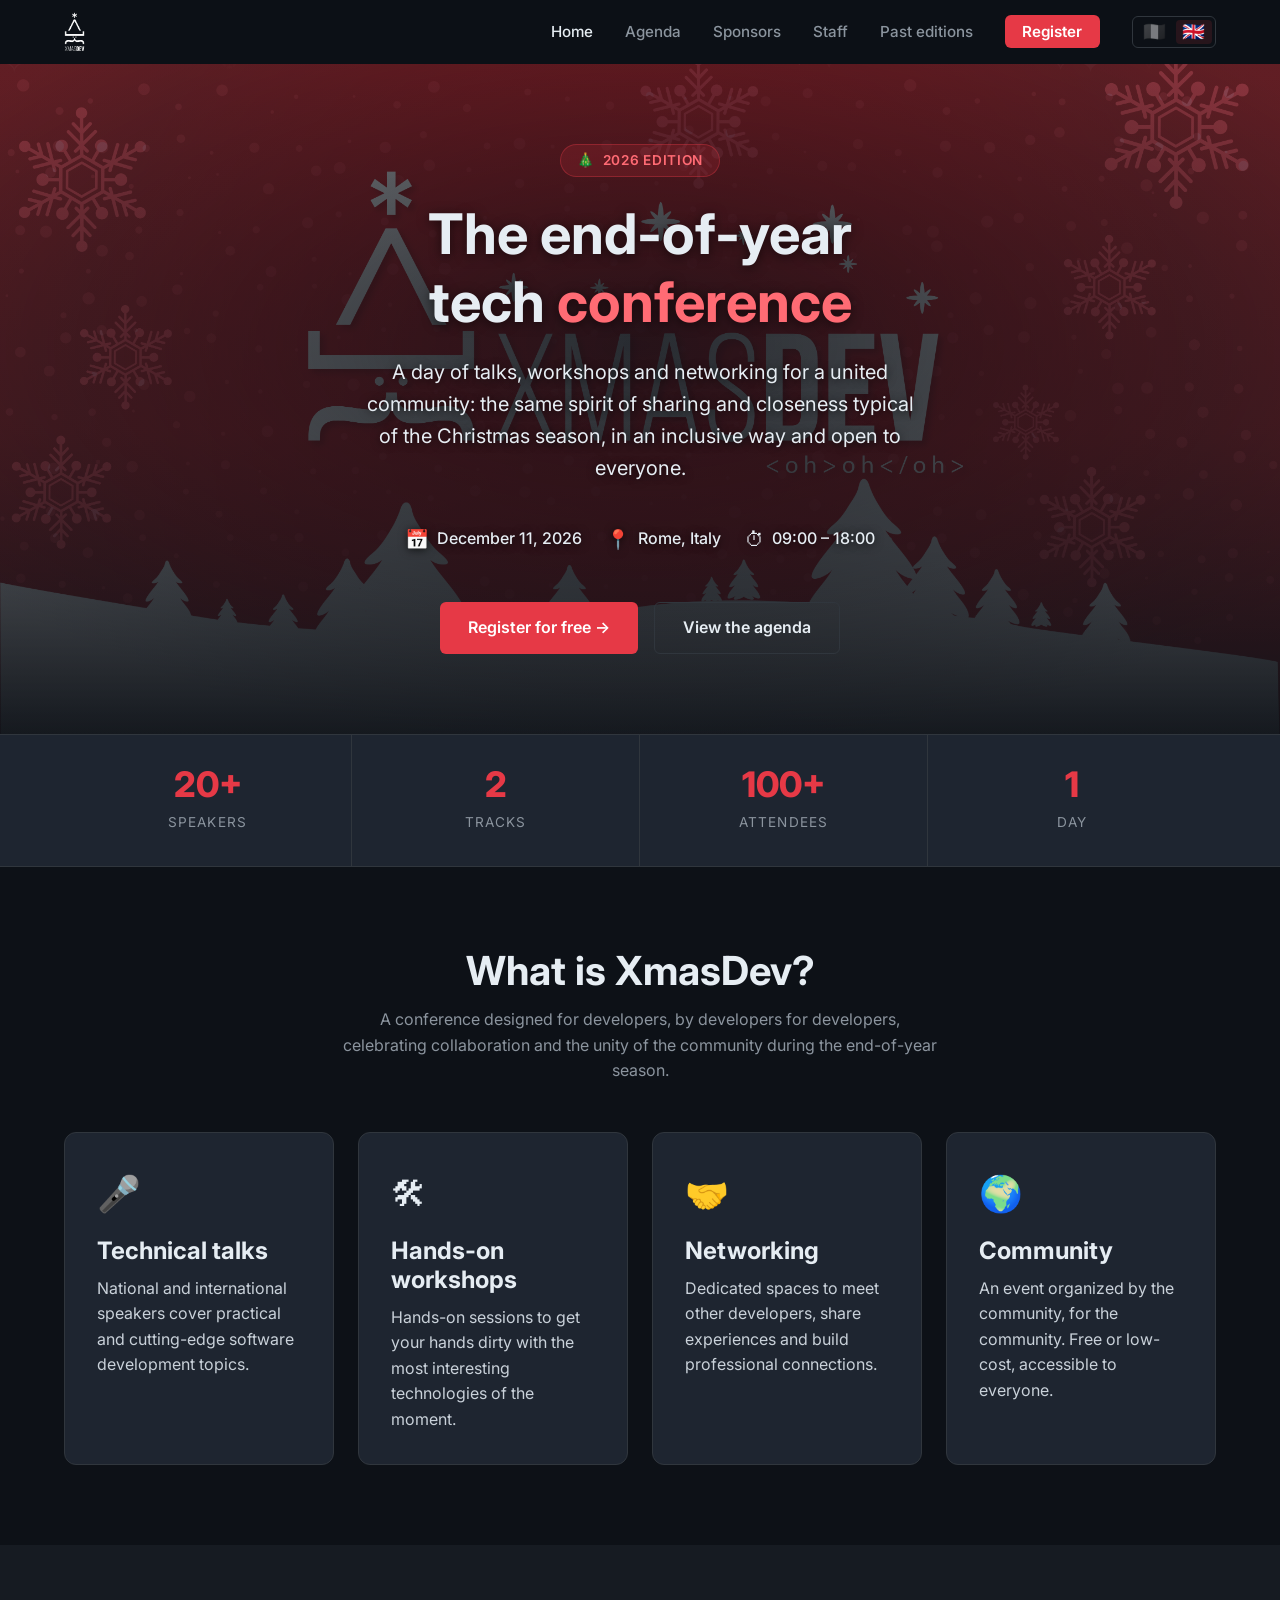
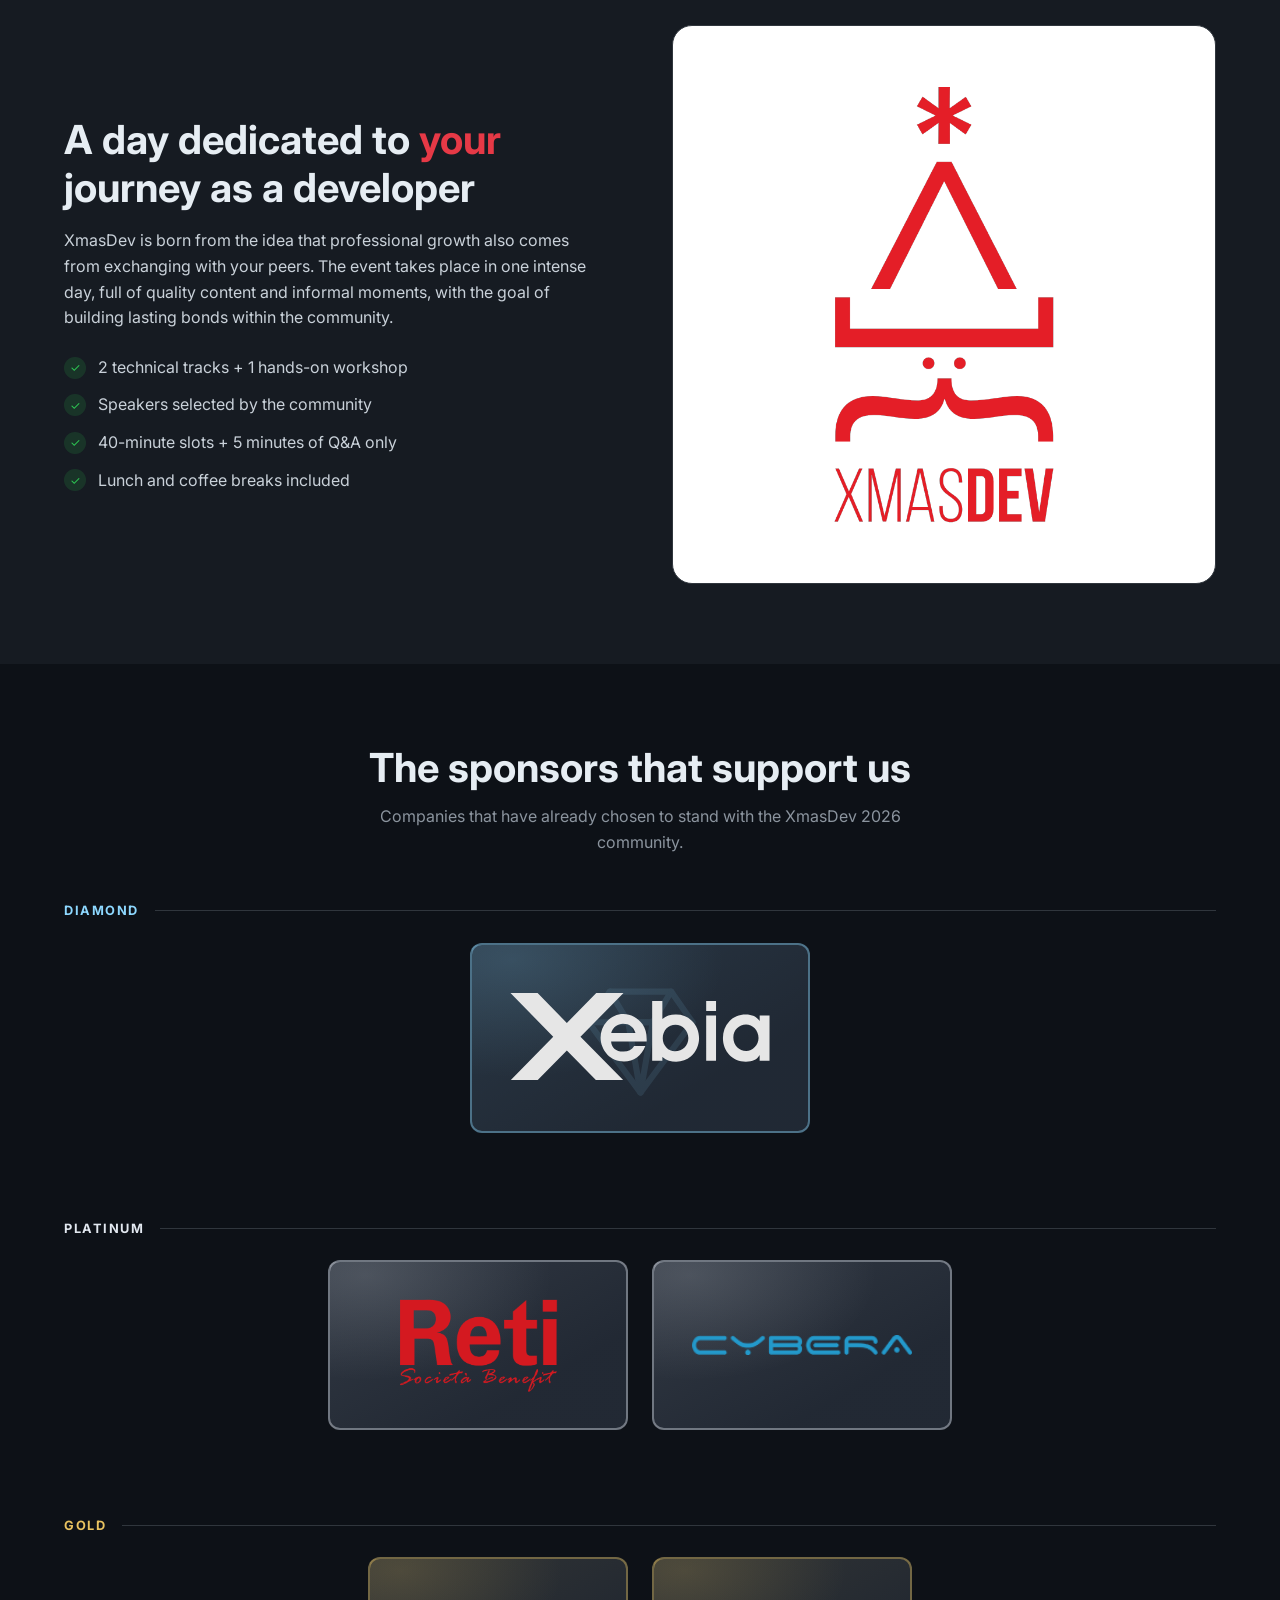
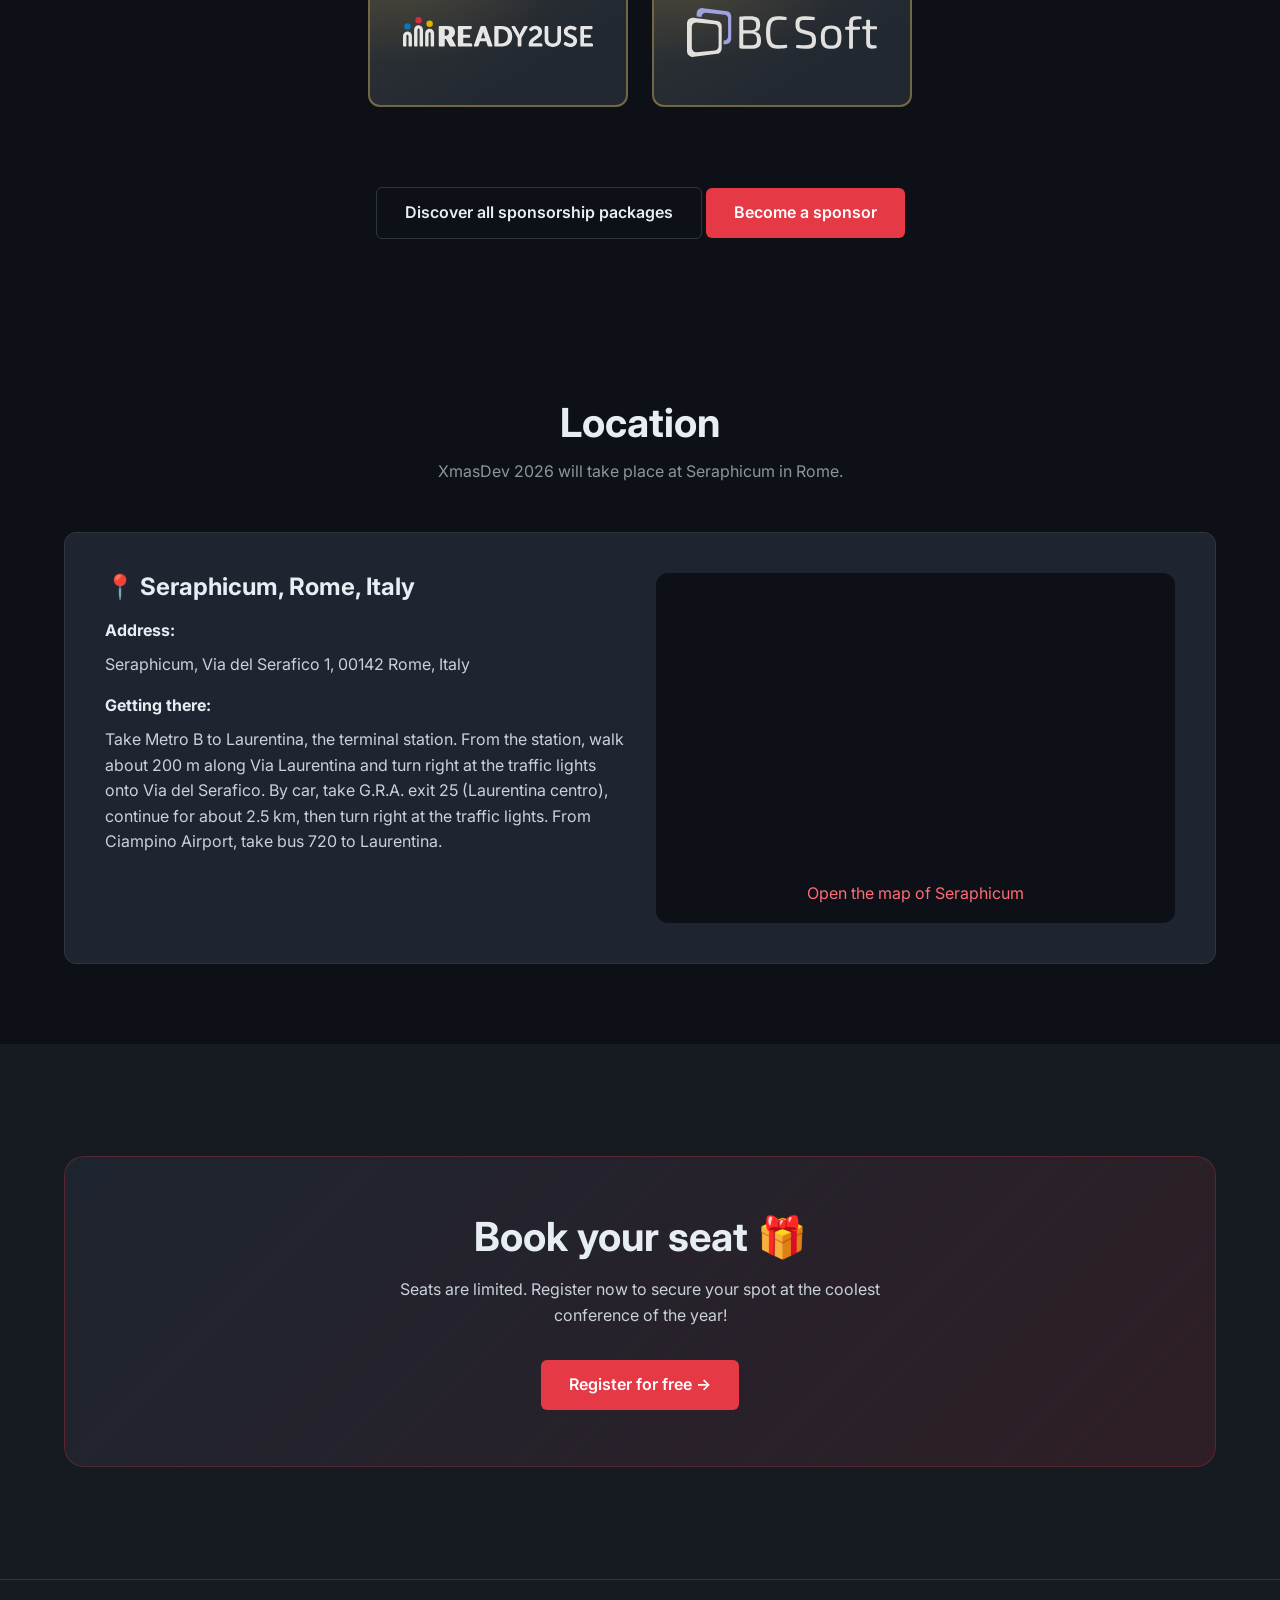
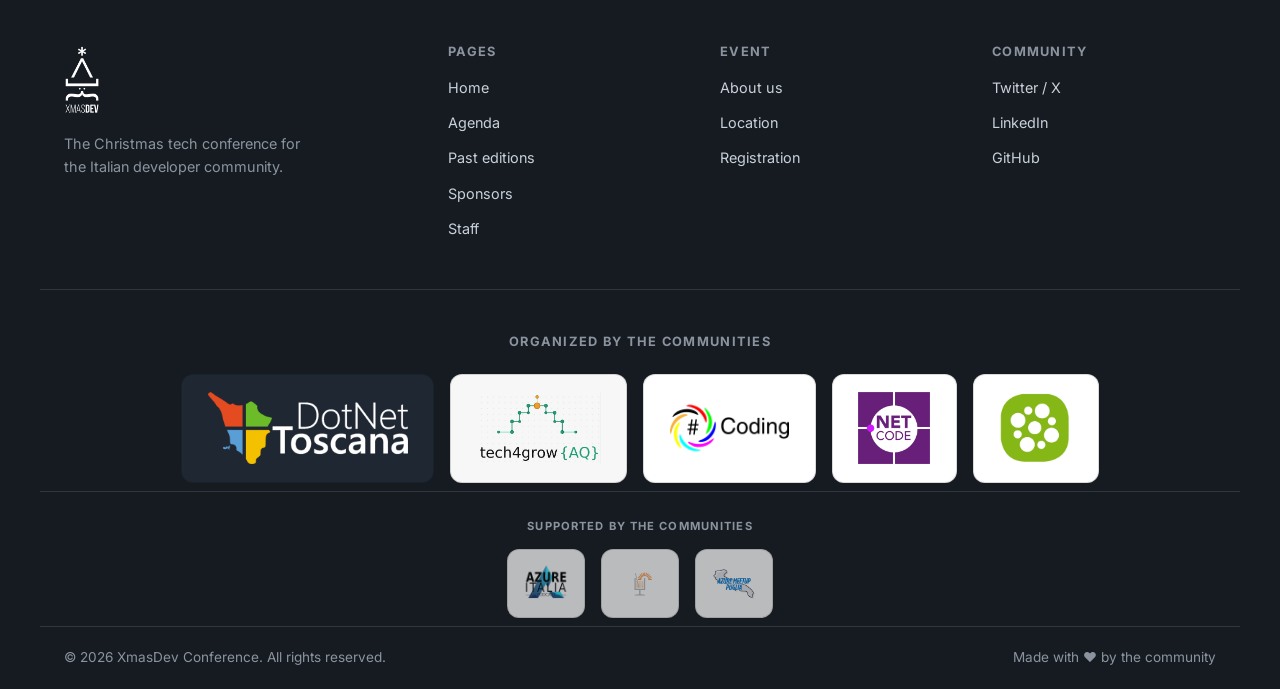
==== commit 80b2eda9: "Update agenda details to reflect 2 tracks and adjust related descriptions" ====
--- a/index.html
+++ b/index.html
@@ -3,9 +3,9 @@
 <head>
   <meta charset="UTF-8" />
   <meta name="viewport" content="width=device-width, initial-scale=1.0" />
-  <meta name="description" content="XmasDev 2026 — la conferenza tecnica di fine anno a Roma: 3 track, workshop e community." />
+  <meta name="description" content="XmasDev 2026 — la conferenza tecnica di fine anno a Roma: 2 track, workshop e community." />
   <meta property="og:title" content="XmasDev Conference" />
-  <meta property="og:description" content="XmasDev 2026 a Roma: 3 track + workshop, 100+ partecipanti e spirito community." />
+  <meta property="og:description" content="XmasDev 2026 a Roma: 2 track + workshop, 100+ partecipanti e spirito community." />
   <meta property="og:type" content="website" />
   <meta property="og:url" content="https://xmasdev.net" />
   <title>XmasDev — Home</title>
@@ -105,7 +105,7 @@
         <span class="stats__label" data-i18n="stats.speakers">Speaker</span>
       </div>
       <div class="stats__item">
-        <span class="stats__number">3</span>
+        <span class="stats__number">2</span>
         <span class="stats__label" data-i18n="stats.tracks">Track</span>
       </div>
       <div class="stats__item">
@@ -163,7 +163,7 @@
           <h2 data-i18n-html="event.title">Un giorno dedicato al <span style="color:var(--color-primary)">tuo</span> percorso da sviluppatore</h2>
           <p data-i18n="event.desc">XmasDev nasce dall'idea che la crescita professionale passa anche dallo scambio con i propri pari. L'evento si svolge in una giornata intensa, ricca di contenuti e momenti di confronto.</p>
           <ul class="feature__list">
-            <li data-i18n="event.li1">3 track tecniche + 1 workshop pratico</li>
+            <li data-i18n="event.li1">2 track tecniche + 1 workshop pratico</li>
             <li data-i18n="event.li2">Speaker selezionati dalla community</li>
             <li data-i18n="event.li3">Solo slot da 40 minuti + 5 minuti di domande</li>
             <li data-i18n="event.li4">Pranzo e coffee break inclusi</li>
